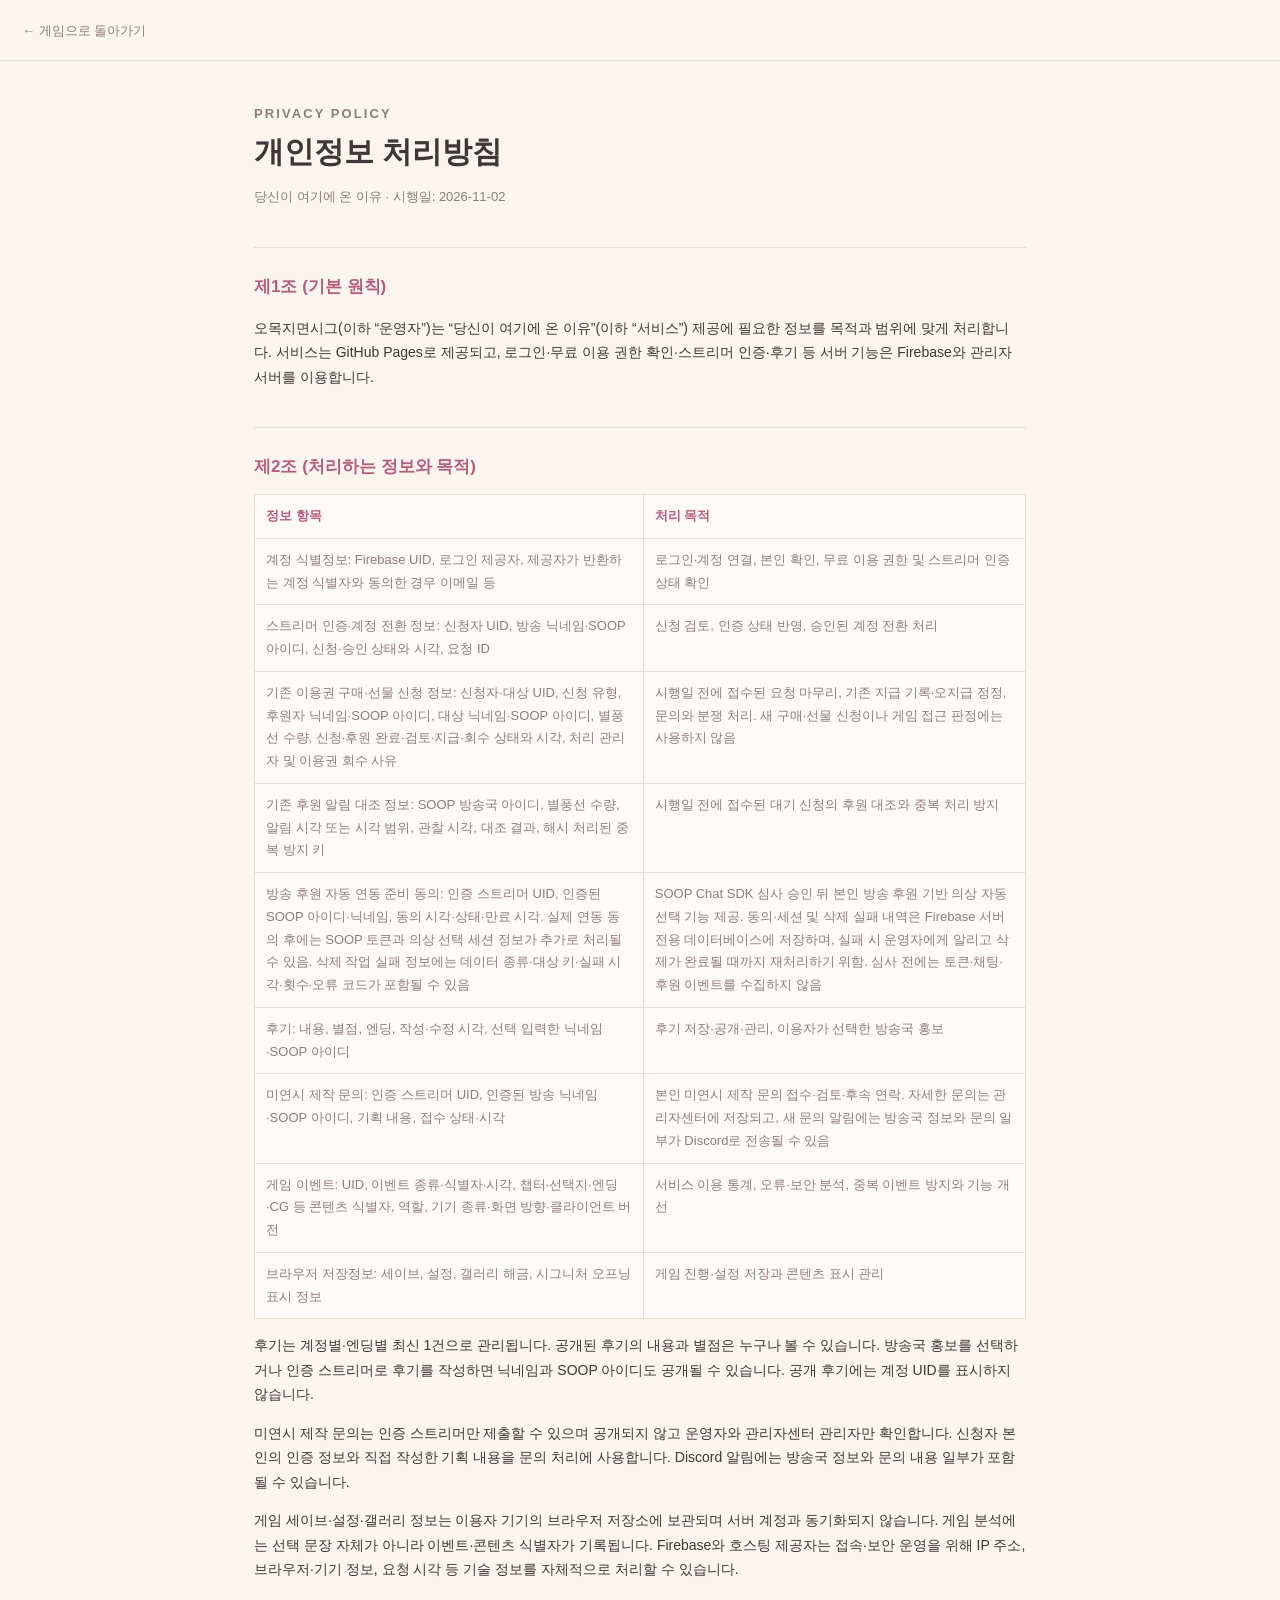
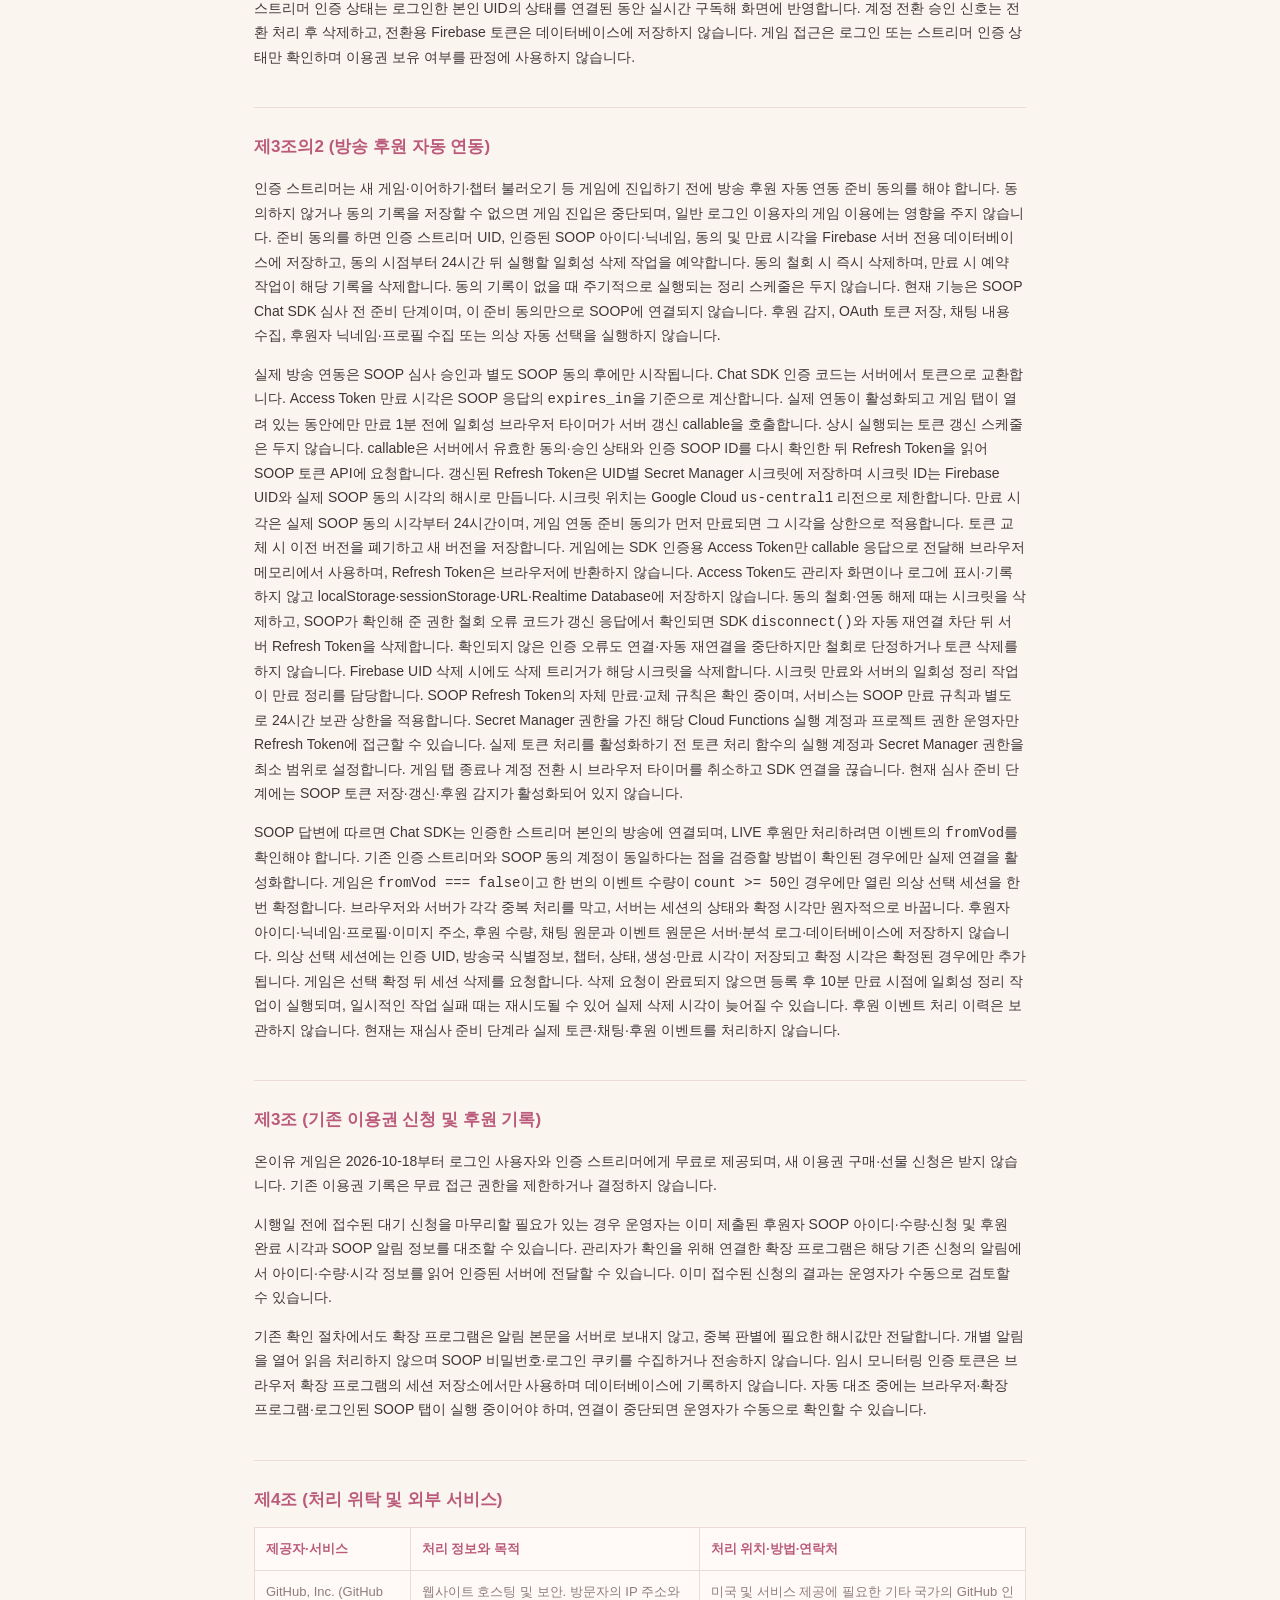
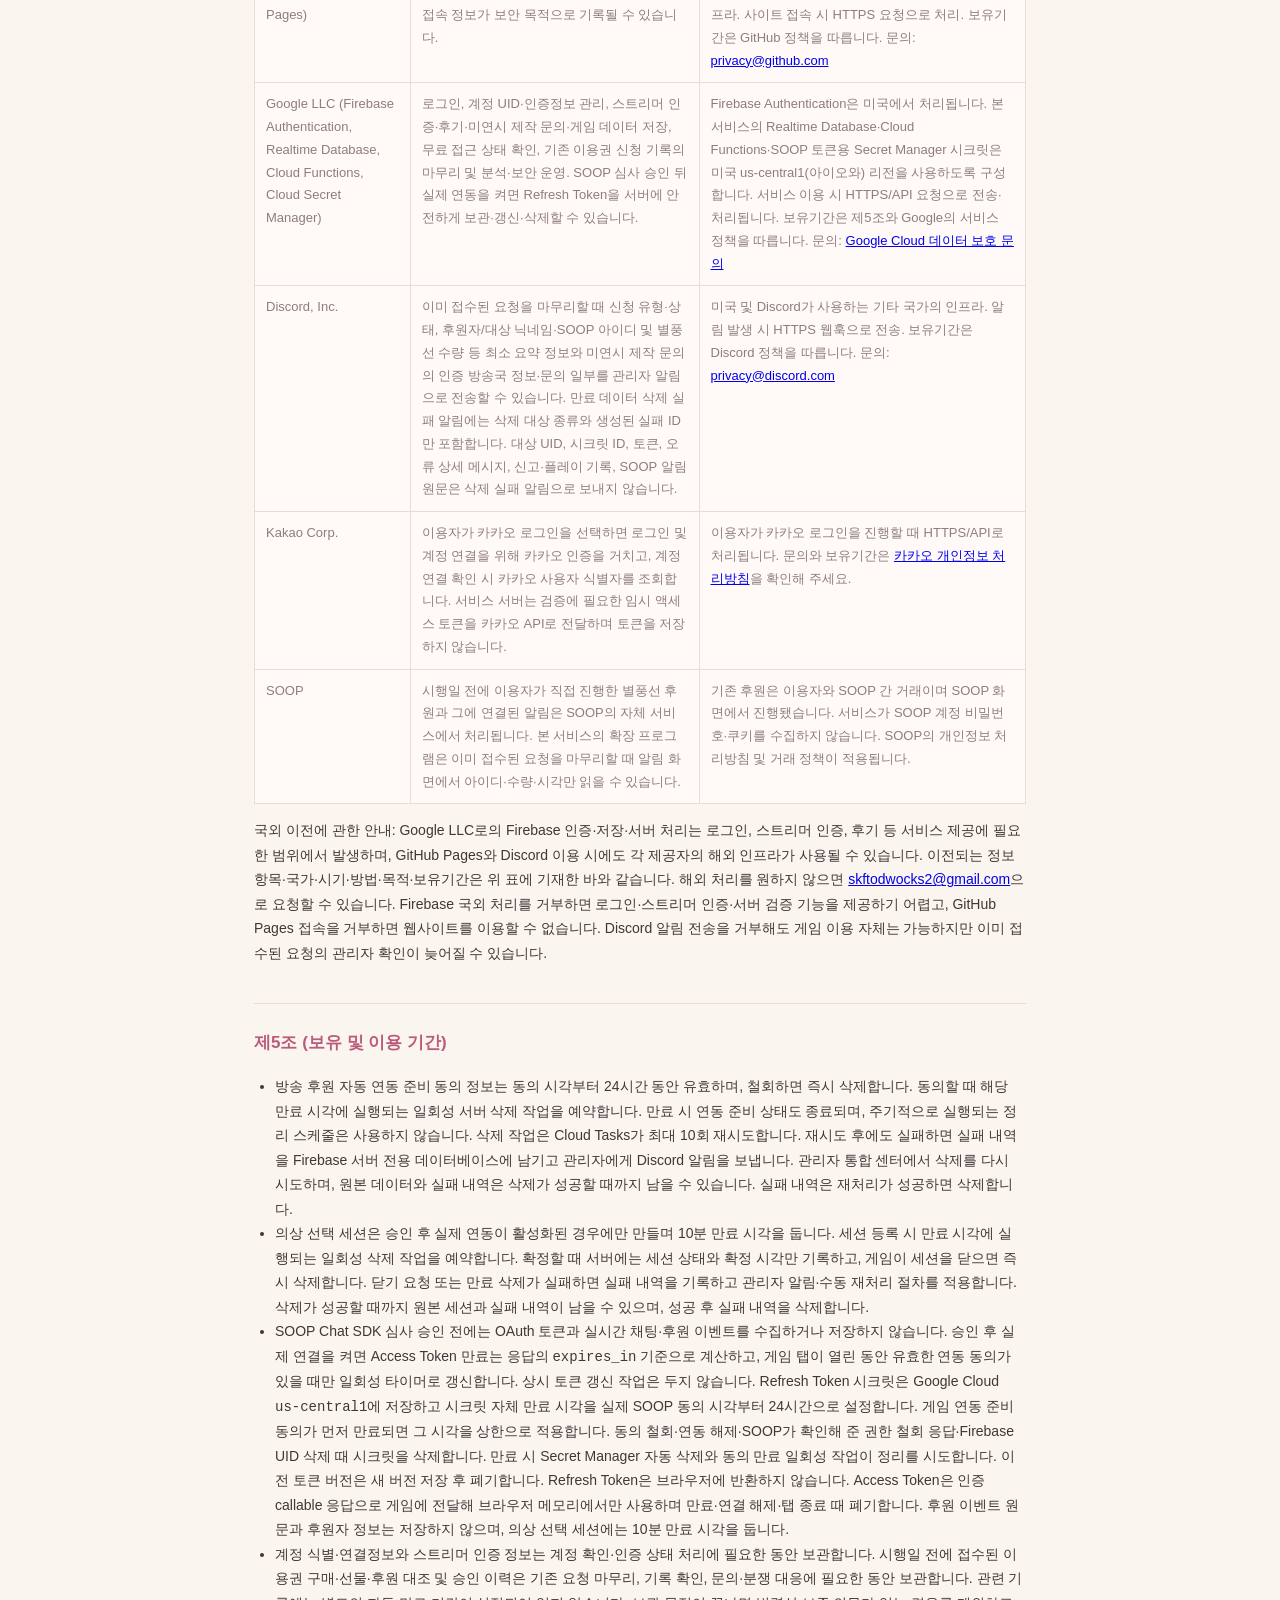
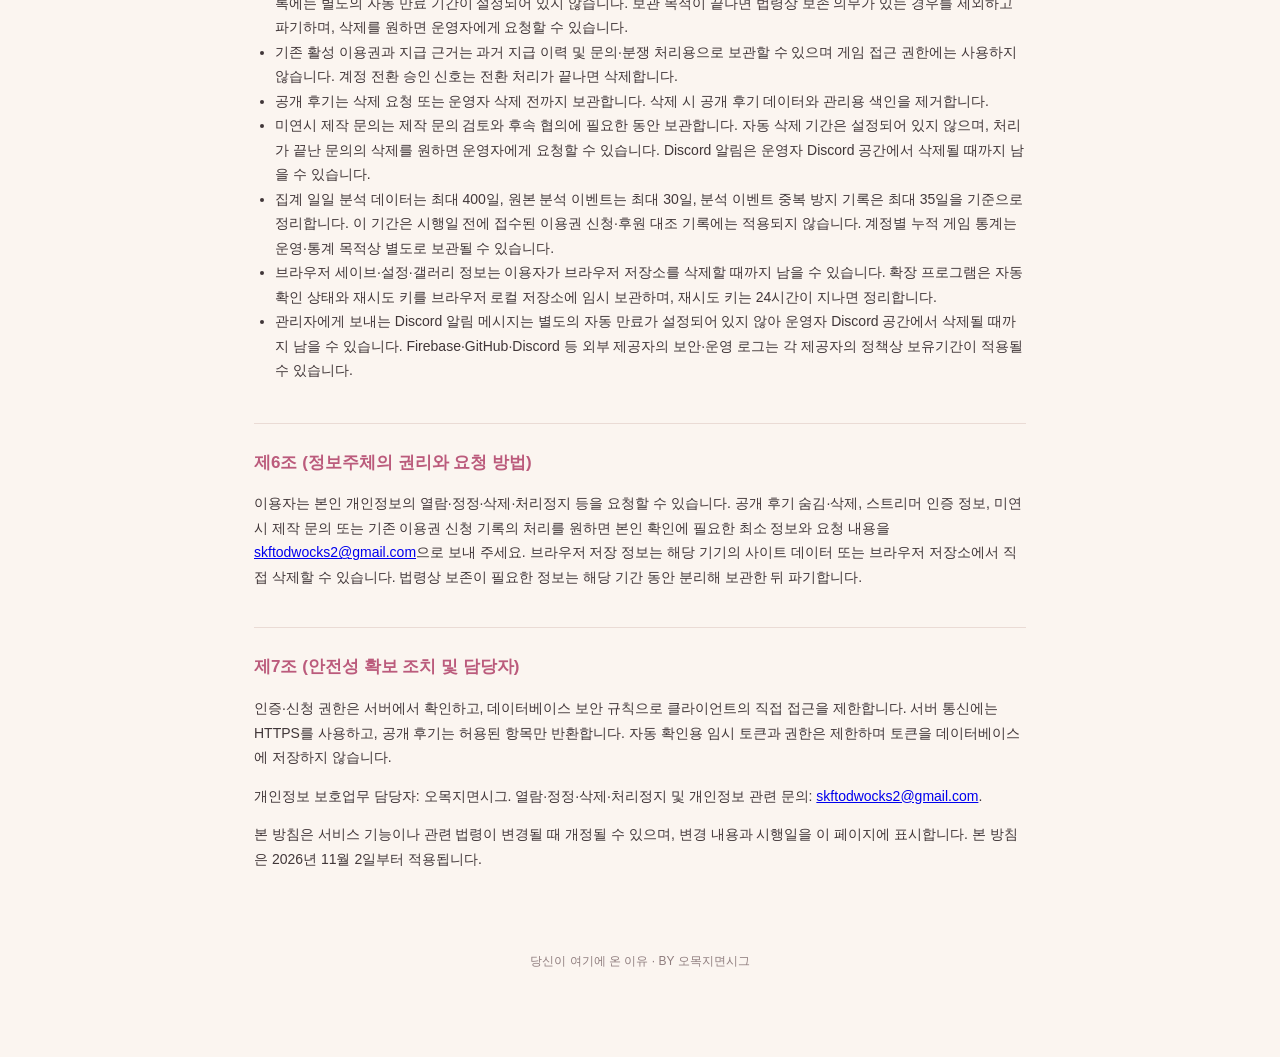
==== privacy.html @ b14a5f90 "온이유 삭제 실패 처리 개인정보 안내 추가" ====
<!doctype html>
<html lang="ko">
<head>
<meta charset="utf-8">
<meta name="viewport" content="width=device-width, initial-scale=1">
<title>개인정보 처리방침 · 당신이 여기에 온 이유</title>
<style>
  :root{--paper:#fbf5f0;--panel:#fffaf7;--ink:#403638;--muted:#8f7d7e;--accent:#bb5b7c;--line:#eadbd5}
  *{box-sizing:border-box} body{margin:0;background:var(--paper);color:var(--ink);font-family:-apple-system,BlinkMacSystemFont,"Apple SD Gothic Neo","Malgun Gothic",sans-serif;line-height:1.75}
  .top{position:sticky;top:0;background:rgba(251,245,240,.96);border-bottom:1px solid var(--line);padding:16px 22px;z-index:1}.top a{color:var(--muted);font-size:13px;text-decoration:none}.top a:hover{color:var(--accent)}
  main{max-width:820px;margin:0 auto;padding:42px 24px 80px}.eyebrow{color:var(--accent);font-size:11px;font-weight:800;letter-spacing:.16em;text-transform:uppercase;margin:0 0 8px}.hero h1{font-size:30px;margin:0 0 8px}.hero p{color:var(--muted);font-size:13px;margin:0}.doc{margin-top:38px}.doc section{padding:24px 0;border-top:1px solid var(--line)}h2{font-size:17px;margin:0 0 10px;color:var(--accent)}p,li{font-size:14px}.doc ul{padding-left:21px}.table-wrap{overflow-x:auto;margin-top:12px}.doc table{width:100%;border-collapse:collapse;font-size:13px;background:var(--panel)}.doc th,.doc td{border:1px solid var(--line);padding:10px 11px;text-align:left;vertical-align:top}.doc th{color:var(--accent);font-weight:800}.doc td{color:var(--muted)}.note{background:var(--panel);border:1px solid var(--line);border-radius:12px;padding:14px 16px;margin-top:12px;font-size:13px}.foot{margin-top:42px;color:var(--muted);font-size:12px;text-align:center}
  @media(max-width:600px){main{padding:30px 18px 60px}.hero h1{font-size:25px}.doc table{font-size:12px}.doc th,.doc td{padding:8px}}
</style>
</head>
<body>
<div class="top"><a href="index.html">← 게임으로 돌아가기</a></div>
<main>
  <header class="hero"><p class="eyebrow">Privacy Policy</p><h1>개인정보 처리방침</h1><p>당신이 여기에 온 이유 · 시행일: 2026-11-02</p></header>
  <div class="doc">
    <section>
      <h2>제1조 (기본 원칙)</h2>
      <p>오목지면시그(이하 “운영자”)는 “당신이 여기에 온 이유”(이하 “서비스”) 제공에 필요한 정보를 목적과 범위에 맞게 처리합니다. 서비스는 GitHub Pages로 제공되고, 로그인·무료 이용 권한 확인·스트리머 인증·후기 등 서버 기능은 Firebase와 관리자 서버를 이용합니다.</p>
    </section>
    <section>
      <h2>제2조 (처리하는 정보와 목적)</h2>
      <div class="table-wrap"><table>
        <thead><tr><th>정보 항목</th><th>처리 목적</th></tr></thead>
        <tbody>
          <tr><td>계정 식별정보: Firebase UID, 로그인 제공자, 제공자가 반환하는 계정 식별자와 동의한 경우 이메일 등</td><td>로그인·계정 연결, 본인 확인, 무료 이용 권한 및 스트리머 인증 상태 확인</td></tr>
          <tr><td>스트리머 인증·계정 전환 정보: 신청자 UID, 방송 닉네임·SOOP 아이디, 신청·승인 상태와 시각, 요청 ID</td><td>신청 검토, 인증 상태 반영, 승인된 계정 전환 처리</td></tr>
          <tr><td>기존 이용권 구매·선물 신청 정보: 신청자·대상 UID, 신청 유형, 후원자 닉네임·SOOP 아이디, 대상 닉네임·SOOP 아이디, 별풍선 수량, 신청·후원 완료·검토·지급·회수 상태와 시각, 처리 관리자 및 이용권 회수 사유</td><td>시행일 전에 접수된 요청 마무리, 기존 지급 기록·오지급 정정, 문의와 분쟁 처리. 새 구매·선물 신청이나 게임 접근 판정에는 사용하지 않음</td></tr>
          <tr><td>기존 후원 알림 대조 정보: SOOP 방송국 아이디, 별풍선 수량, 알림 시각 또는 시각 범위, 관찰 시각, 대조 결과, 해시 처리된 중복 방지 키</td><td>시행일 전에 접수된 대기 신청의 후원 대조와 중복 처리 방지</td></tr>
          <tr><td>방송 후원 자동 연동 준비 동의: 인증 스트리머 UID, 인증된 SOOP 아이디·닉네임, 동의 시각·상태·만료 시각. 실제 연동 동의 후에는 SOOP 토큰과 의상 선택 세션 정보가 추가로 처리될 수 있음. 삭제 작업 실패 정보에는 데이터 종류·대상 키·실패 시각·횟수·오류 코드가 포함될 수 있음</td><td>SOOP Chat SDK 심사 승인 뒤 본인 방송 후원 기반 의상 자동 선택 기능 제공. 동의·세션 및 삭제 실패 내역은 Firebase 서버 전용 데이터베이스에 저장하며, 실패 시 운영자에게 알리고 삭제가 완료될 때까지 재처리하기 위함. 심사 전에는 토큰·채팅·후원 이벤트를 수집하지 않음</td></tr>
          <tr><td>후기: 내용, 별점, 엔딩, 작성·수정 시각, 선택 입력한 닉네임·SOOP 아이디</td><td>후기 저장·공개·관리, 이용자가 선택한 방송국 홍보</td></tr>
          <tr><td>미연시 제작 문의: 인증 스트리머 UID, 인증된 방송 닉네임·SOOP 아이디, 기획 내용, 접수 상태·시각</td><td>본인 미연시 제작 문의 접수·검토·후속 연락. 자세한 문의는 관리자센터에 저장되고, 새 문의 알림에는 방송국 정보와 문의 일부가 Discord로 전송될 수 있음</td></tr>
          <tr><td>게임 이벤트: UID, 이벤트 종류·식별자·시각, 챕터·선택지·엔딩·CG 등 콘텐츠 식별자, 역할, 기기 종류·화면 방향·클라이언트 버전</td><td>서비스 이용 통계, 오류·보안 분석, 중복 이벤트 방지와 기능 개선</td></tr>
          <tr><td>브라우저 저장정보: 세이브, 설정, 갤러리 해금, 시그니처 오프닝 표시 정보</td><td>게임 진행·설정 저장과 콘텐츠 표시 관리</td></tr>
        </tbody>
      </table></div>
      <p>후기는 계정별·엔딩별 최신 1건으로 관리됩니다. 공개된 후기의 내용과 별점은 누구나 볼 수 있습니다. 방송국 홍보를 선택하거나 인증 스트리머로 후기를 작성하면 닉네임과 SOOP 아이디도 공개될 수 있습니다. 공개 후기에는 계정 UID를 표시하지 않습니다.</p>
      <p>미연시 제작 문의는 인증 스트리머만 제출할 수 있으며 공개되지 않고 운영자와 관리자센터 관리자만 확인합니다. 신청자 본인의 인증 정보와 직접 작성한 기획 내용을 문의 처리에 사용합니다. Discord 알림에는 방송국 정보와 문의 내용 일부가 포함될 수 있습니다.</p>
      <p>게임 세이브·설정·갤러리 정보는 이용자 기기의 브라우저 저장소에 보관되며 서버 계정과 동기화되지 않습니다. 게임 분석에는 선택 문장 자체가 아니라 이벤트·콘텐츠 식별자가 기록됩니다. Firebase와 호스팅 제공자는 접속·보안 운영을 위해 IP 주소, 브라우저·기기 정보, 요청 시각 등 기술 정보를 자체적으로 처리할 수 있습니다.</p>
      <p>스트리머 인증 상태는 로그인한 본인 UID의 상태를 연결된 동안 실시간 구독해 화면에 반영합니다. 계정 전환 승인 신호는 전환 처리 후 삭제하고, 전환용 Firebase 토큰은 데이터베이스에 저장하지 않습니다. 게임 접근은 로그인 또는 스트리머 인증 상태만 확인하며 이용권 보유 여부를 판정에 사용하지 않습니다.</p>
    </section>
    <section>
      <h2>제3조의2 (방송 후원 자동 연동)</h2>
      <p>인증 스트리머는 새 게임·이어하기·챕터 불러오기 등 게임에 진입하기 전에 방송 후원 자동 연동 준비 동의를 해야 합니다. 동의하지 않거나 동의 기록을 저장할 수 없으면 게임 진입은 중단되며, 일반 로그인 이용자의 게임 이용에는 영향을 주지 않습니다. 준비 동의를 하면 인증 스트리머 UID, 인증된 SOOP 아이디·닉네임, 동의 및 만료 시각을 Firebase 서버 전용 데이터베이스에 저장하고, 동의 시점부터 24시간 뒤 실행할 일회성 삭제 작업을 예약합니다. 동의 철회 시 즉시 삭제하며, 만료 시 예약 작업이 해당 기록을 삭제합니다. 동의 기록이 없을 때 주기적으로 실행되는 정리 스케줄은 두지 않습니다. 현재 기능은 SOOP Chat SDK 심사 전 준비 단계이며, 이 준비 동의만으로 SOOP에 연결되지 않습니다. 후원 감지, OAuth 토큰 저장, 채팅 내용 수집, 후원자 닉네임·프로필 수집 또는 의상 자동 선택을 실행하지 않습니다.</p>
      <p>실제 방송 연동은 SOOP 심사 승인과 별도 SOOP 동의 후에만 시작됩니다. Chat SDK 인증 코드는 서버에서 토큰으로 교환합니다. Access Token 만료 시각은 SOOP 응답의 <code>expires_in</code>을 기준으로 계산합니다. 실제 연동이 활성화되고 게임 탭이 열려 있는 동안에만 만료 1분 전에 일회성 브라우저 타이머가 서버 갱신 callable을 호출합니다. 상시 실행되는 토큰 갱신 스케줄은 두지 않습니다. callable은 서버에서 유효한 동의·승인 상태와 인증 SOOP ID를 다시 확인한 뒤 Refresh Token을 읽어 SOOP 토큰 API에 요청합니다. 갱신된 Refresh Token은 UID별 Secret Manager 시크릿에 저장하며 시크릿 ID는 Firebase UID와 실제 SOOP 동의 시각의 해시로 만듭니다. 시크릿 위치는 Google Cloud <code>us-central1</code> 리전으로 제한합니다. 만료 시각은 실제 SOOP 동의 시각부터 24시간이며, 게임 연동 준비 동의가 먼저 만료되면 그 시각을 상한으로 적용합니다. 토큰 교체 시 이전 버전을 폐기하고 새 버전을 저장합니다. 게임에는 SDK 인증용 Access Token만 callable 응답으로 전달해 브라우저 메모리에서 사용하며, Refresh Token은 브라우저에 반환하지 않습니다. Access Token도 관리자 화면이나 로그에 표시·기록하지 않고 localStorage·sessionStorage·URL·Realtime Database에 저장하지 않습니다. 동의 철회·연동 해제 때는 시크릿을 삭제하고, SOOP가 확인해 준 권한 철회 오류 코드가 갱신 응답에서 확인되면 SDK <code>disconnect()</code>와 자동 재연결 차단 뒤 서버 Refresh Token을 삭제합니다. 확인되지 않은 인증 오류도 연결·자동 재연결을 중단하지만 철회로 단정하거나 토큰 삭제를 하지 않습니다. Firebase UID 삭제 시에도 삭제 트리거가 해당 시크릿을 삭제합니다. 시크릿 만료와 서버의 일회성 정리 작업이 만료 정리를 담당합니다. SOOP Refresh Token의 자체 만료·교체 규칙은 확인 중이며, 서비스는 SOOP 만료 규칙과 별도로 24시간 보관 상한을 적용합니다. Secret Manager 권한을 가진 해당 Cloud Functions 실행 계정과 프로젝트 권한 운영자만 Refresh Token에 접근할 수 있습니다. 실제 토큰 처리를 활성화하기 전 토큰 처리 함수의 실행 계정과 Secret Manager 권한을 최소 범위로 설정합니다. 게임 탭 종료나 계정 전환 시 브라우저 타이머를 취소하고 SDK 연결을 끊습니다. 현재 심사 준비 단계에는 SOOP 토큰 저장·갱신·후원 감지가 활성화되어 있지 않습니다.</p>
      <p>SOOP 답변에 따르면 Chat SDK는 인증한 스트리머 본인의 방송에 연결되며, LIVE 후원만 처리하려면 이벤트의 <code>fromVod</code>를 확인해야 합니다. 기존 인증 스트리머와 SOOP 동의 계정이 동일하다는 점을 검증할 방법이 확인된 경우에만 실제 연결을 활성화합니다. 게임은 <code>fromVod === false</code>이고 한 번의 이벤트 수량이 <code>count &gt;= 50</code>인 경우에만 열린 의상 선택 세션을 한 번 확정합니다. 브라우저와 서버가 각각 중복 처리를 막고, 서버는 세션의 상태와 확정 시각만 원자적으로 바꿉니다. 후원자 아이디·닉네임·프로필·이미지 주소, 후원 수량, 채팅 원문과 이벤트 원문은 서버·분석 로그·데이터베이스에 저장하지 않습니다. 의상 선택 세션에는 인증 UID, 방송국 식별정보, 챕터, 상태, 생성·만료 시각이 저장되고 확정 시각은 확정된 경우에만 추가됩니다. 게임은 선택 확정 뒤 세션 삭제를 요청합니다. 삭제 요청이 완료되지 않으면 등록 후 10분 만료 시점에 일회성 정리 작업이 실행되며, 일시적인 작업 실패 때는 재시도될 수 있어 실제 삭제 시각이 늦어질 수 있습니다. 후원 이벤트 처리 이력은 보관하지 않습니다. 현재는 재심사 준비 단계라 실제 토큰·채팅·후원 이벤트를 처리하지 않습니다.</p>
    </section>
    <section>
      <h2>제3조 (기존 이용권 신청 및 후원 기록)</h2>
      <p>온이유 게임은 2026-10-18부터 로그인 사용자와 인증 스트리머에게 무료로 제공되며, 새 이용권 구매·선물 신청은 받지 않습니다. 기존 이용권 기록은 무료 접근 권한을 제한하거나 결정하지 않습니다.</p>
      <p>시행일 전에 접수된 대기 신청을 마무리할 필요가 있는 경우 운영자는 이미 제출된 후원자 SOOP 아이디·수량·신청 및 후원 완료 시각과 SOOP 알림 정보를 대조할 수 있습니다. 관리자가 확인을 위해 연결한 확장 프로그램은 해당 기존 신청의 알림에서 아이디·수량·시각 정보를 읽어 인증된 서버에 전달할 수 있습니다. 이미 접수된 신청의 결과는 운영자가 수동으로 검토할 수 있습니다.</p>
      <p>기존 확인 절차에서도 확장 프로그램은 알림 본문을 서버로 보내지 않고, 중복 판별에 필요한 해시값만 전달합니다. 개별 알림을 열어 읽음 처리하지 않으며 SOOP 비밀번호·로그인 쿠키를 수집하거나 전송하지 않습니다. 임시 모니터링 인증 토큰은 브라우저 확장 프로그램의 세션 저장소에서만 사용하며 데이터베이스에 기록하지 않습니다. 자동 대조 중에는 브라우저·확장 프로그램·로그인된 SOOP 탭이 실행 중이어야 하며, 연결이 중단되면 운영자가 수동으로 확인할 수 있습니다.</p>
    </section>
    <section>
      <h2>제4조 (처리 위탁 및 외부 서비스)</h2>
      <div class="table-wrap"><table>
        <thead><tr><th>제공자·서비스</th><th>처리 정보와 목적</th><th>처리 위치·방법·연락처</th></tr></thead>
        <tbody>
          <tr><td>GitHub, Inc. (GitHub Pages)</td><td>웹사이트 호스팅 및 보안. 방문자의 IP 주소와 접속 정보가 보안 목적으로 기록될 수 있습니다.</td><td>미국 및 서비스 제공에 필요한 기타 국가의 GitHub 인프라. 사이트 접속 시 HTTPS 요청으로 처리. 보유기간은 GitHub 정책을 따릅니다. 문의: <a href="mailto:privacy@github.com">privacy@github.com</a></td></tr>
          <tr><td>Google LLC (Firebase Authentication, Realtime Database, Cloud Functions, Cloud Secret Manager)</td><td>로그인, 계정 UID·인증정보 관리, 스트리머 인증·후기·미연시 제작 문의·게임 데이터 저장, 무료 접근 상태 확인, 기존 이용권 신청 기록의 마무리 및 분석·보안 운영. SOOP 심사 승인 뒤 실제 연동을 켜면 Refresh Token을 서버에 안전하게 보관·갱신·삭제할 수 있습니다.</td><td>Firebase Authentication은 미국에서 처리됩니다. 본 서비스의 Realtime Database·Cloud Functions·SOOP 토큰용 Secret Manager 시크릿은 미국 us-central1(아이오와) 리전을 사용하도록 구성합니다. 서비스 이용 시 HTTPS/API 요청으로 전송·처리됩니다. 보유기간은 제5조와 Google의 서비스 정책을 따릅니다. 문의: <a href="https://support.google.com/cloud/contact/dpo" target="_blank" rel="noopener">Google Cloud 데이터 보호 문의</a></td></tr>
          <tr><td>Discord, Inc.</td><td>이미 접수된 요청을 마무리할 때 신청 유형·상태, 후원자/대상 닉네임·SOOP 아이디 및 별풍선 수량 등 최소 요약 정보와 미연시 제작 문의의 인증 방송국 정보·문의 일부를 관리자 알림으로 전송할 수 있습니다. 만료 데이터 삭제 실패 알림에는 삭제 대상 종류와 생성된 실패 ID만 포함합니다. 대상 UID, 시크릿 ID, 토큰, 오류 상세 메시지, 신고·플레이 기록, SOOP 알림 원문은 삭제 실패 알림으로 보내지 않습니다.</td><td>미국 및 Discord가 사용하는 기타 국가의 인프라. 알림 발생 시 HTTPS 웹훅으로 전송. 보유기간은 Discord 정책을 따릅니다. 문의: <a href="mailto:privacy@discord.com">privacy@discord.com</a></td></tr>
          <tr><td>Kakao Corp.</td><td>이용자가 카카오 로그인을 선택하면 로그인 및 계정 연결을 위해 카카오 인증을 거치고, 계정 연결 확인 시 카카오 사용자 식별자를 조회합니다. 서비스 서버는 검증에 필요한 임시 액세스 토큰을 카카오 API로 전달하며 토큰을 저장하지 않습니다.</td><td>이용자가 카카오 로그인을 진행할 때 HTTPS/API로 처리됩니다. 문의와 보유기간은 <a href="https://privacy.kakao.com/policy?lang=ko" target="_blank" rel="noopener">카카오 개인정보 처리방침</a>을 확인해 주세요.</td></tr>
          <tr><td>SOOP</td><td>시행일 전에 이용자가 직접 진행한 별풍선 후원과 그에 연결된 알림은 SOOP의 자체 서비스에서 처리됩니다. 본 서비스의 확장 프로그램은 이미 접수된 요청을 마무리할 때 알림 화면에서 아이디·수량·시각만 읽을 수 있습니다.</td><td>기존 후원은 이용자와 SOOP 간 거래이며 SOOP 화면에서 진행됐습니다. 서비스가 SOOP 계정 비밀번호·쿠키를 수집하지 않습니다. SOOP의 개인정보 처리방침 및 거래 정책이 적용됩니다.</td></tr>
        </tbody>
      </table></div>
      <p>국외 이전에 관한 안내: Google LLC로의 Firebase 인증·저장·서버 처리는 로그인, 스트리머 인증, 후기 등 서비스 제공에 필요한 범위에서 발생하며, GitHub Pages와 Discord 이용 시에도 각 제공자의 해외 인프라가 사용될 수 있습니다. 이전되는 정보 항목·국가·시기·방법·목적·보유기간은 위 표에 기재한 바와 같습니다. 해외 처리를 원하지 않으면 <a href="mailto:skftodwocks2@gmail.com">skftodwocks2@gmail.com</a>으로 요청할 수 있습니다. Firebase 국외 처리를 거부하면 로그인·스트리머 인증·서버 검증 기능을 제공하기 어렵고, GitHub Pages 접속을 거부하면 웹사이트를 이용할 수 없습니다. Discord 알림 전송을 거부해도 게임 이용 자체는 가능하지만 이미 접수된 요청의 관리자 확인이 늦어질 수 있습니다.</p>
    </section>
    <section>
      <h2>제5조 (보유 및 이용 기간)</h2>
      <ul>
        <li>방송 후원 자동 연동 준비 동의 정보는 동의 시각부터 24시간 동안 유효하며, 철회하면 즉시 삭제합니다. 동의할 때 해당 만료 시각에 실행되는 일회성 서버 삭제 작업을 예약합니다. 만료 시 연동 준비 상태도 종료되며, 주기적으로 실행되는 정리 스케줄은 사용하지 않습니다. 삭제 작업은 Cloud Tasks가 최대 10회 재시도합니다. 재시도 후에도 실패하면 실패 내역을 Firebase 서버 전용 데이터베이스에 남기고 관리자에게 Discord 알림을 보냅니다. 관리자 통합 센터에서 삭제를 다시 시도하며, 원본 데이터와 실패 내역은 삭제가 성공할 때까지 남을 수 있습니다. 실패 내역은 재처리가 성공하면 삭제합니다.</li>
        <li>의상 선택 세션은 승인 후 실제 연동이 활성화된 경우에만 만들며 10분 만료 시각을 둡니다. 세션 등록 시 만료 시각에 실행되는 일회성 삭제 작업을 예약합니다. 확정할 때 서버에는 세션 상태와 확정 시각만 기록하고, 게임이 세션을 닫으면 즉시 삭제합니다. 닫기 요청 또는 만료 삭제가 실패하면 실패 내역을 기록하고 관리자 알림·수동 재처리 절차를 적용합니다. 삭제가 성공할 때까지 원본 세션과 실패 내역이 남을 수 있으며, 성공 후 실패 내역을 삭제합니다.</li>
        <li>SOOP Chat SDK 심사 승인 전에는 OAuth 토큰과 실시간 채팅·후원 이벤트를 수집하거나 저장하지 않습니다. 승인 후 실제 연결을 켜면 Access Token 만료는 응답의 <code>expires_in</code> 기준으로 계산하고, 게임 탭이 열린 동안 유효한 연동 동의가 있을 때만 일회성 타이머로 갱신합니다. 상시 토큰 갱신 작업은 두지 않습니다. Refresh Token 시크릿은 Google Cloud <code>us-central1</code>에 저장하고 시크릿 자체 만료 시각을 실제 SOOP 동의 시각부터 24시간으로 설정합니다. 게임 연동 준비 동의가 먼저 만료되면 그 시각을 상한으로 적용합니다. 동의 철회·연동 해제·SOOP가 확인해 준 권한 철회 응답·Firebase UID 삭제 때 시크릿을 삭제합니다. 만료 시 Secret Manager 자동 삭제와 동의 만료 일회성 작업이 정리를 시도합니다. 이전 토큰 버전은 새 버전 저장 후 폐기합니다. Refresh Token은 브라우저에 반환하지 않습니다. Access Token은 인증 callable 응답으로 게임에 전달해 브라우저 메모리에서만 사용하며 만료·연결 해제·탭 종료 때 폐기합니다. 후원 이벤트 원문과 후원자 정보는 저장하지 않으며, 의상 선택 세션에는 10분 만료 시각을 둡니다.</li>
        <li>계정 식별·연결정보와 스트리머 인증 정보는 계정 확인·인증 상태 처리에 필요한 동안 보관합니다. 시행일 전에 접수된 이용권 구매·선물·후원 대조 및 승인 이력은 기존 요청 마무리, 기록 확인, 문의·분쟁 대응에 필요한 동안 보관합니다. 관련 기록에는 별도의 자동 만료 기간이 설정되어 있지 않습니다. 보관 목적이 끝나면 법령상 보존 의무가 있는 경우를 제외하고 파기하며, 삭제를 원하면 운영자에게 요청할 수 있습니다.</li>
        <li>기존 활성 이용권과 지급 근거는 과거 지급 이력 및 문의·분쟁 처리용으로 보관할 수 있으며 게임 접근 권한에는 사용하지 않습니다. 계정 전환 승인 신호는 전환 처리가 끝나면 삭제합니다.</li>
        <li>공개 후기는 삭제 요청 또는 운영자 삭제 전까지 보관합니다. 삭제 시 공개 후기 데이터와 관리용 색인을 제거합니다.</li>
        <li>미연시 제작 문의는 제작 문의 검토와 후속 협의에 필요한 동안 보관합니다. 자동 삭제 기간은 설정되어 있지 않으며, 처리가 끝난 문의의 삭제를 원하면 운영자에게 요청할 수 있습니다. Discord 알림은 운영자 Discord 공간에서 삭제될 때까지 남을 수 있습니다.</li>
        <li>집계 일일 분석 데이터는 최대 400일, 원본 분석 이벤트는 최대 30일, 분석 이벤트 중복 방지 기록은 최대 35일을 기준으로 정리합니다. 이 기간은 시행일 전에 접수된 이용권 신청·후원 대조 기록에는 적용되지 않습니다. 계정별 누적 게임 통계는 운영·통계 목적상 별도로 보관될 수 있습니다.</li>
        <li>브라우저 세이브·설정·갤러리 정보는 이용자가 브라우저 저장소를 삭제할 때까지 남을 수 있습니다. 확장 프로그램은 자동 확인 상태와 재시도 키를 브라우저 로컬 저장소에 임시 보관하며, 재시도 키는 24시간이 지나면 정리합니다.</li>
        <li>관리자에게 보내는 Discord 알림 메시지는 별도의 자동 만료가 설정되어 있지 않아 운영자 Discord 공간에서 삭제될 때까지 남을 수 있습니다. Firebase·GitHub·Discord 등 외부 제공자의 보안·운영 로그는 각 제공자의 정책상 보유기간이 적용될 수 있습니다.</li>
      </ul>
    </section>
    <section>
      <h2>제6조 (정보주체의 권리와 요청 방법)</h2>
      <p>이용자는 본인 개인정보의 열람·정정·삭제·처리정지 등을 요청할 수 있습니다. 공개 후기 숨김·삭제, 스트리머 인증 정보, 미연시 제작 문의 또는 기존 이용권 신청 기록의 처리를 원하면 본인 확인에 필요한 최소 정보와 요청 내용을 <a href="mailto:skftodwocks2@gmail.com">skftodwocks2@gmail.com</a>으로 보내 주세요. 브라우저 저장 정보는 해당 기기의 사이트 데이터 또는 브라우저 저장소에서 직접 삭제할 수 있습니다. 법령상 보존이 필요한 정보는 해당 기간 동안 분리해 보관한 뒤 파기합니다.</p>
    </section>
    <section>
      <h2>제7조 (안전성 확보 조치 및 담당자)</h2>
      <p>인증·신청 권한은 서버에서 확인하고, 데이터베이스 보안 규칙으로 클라이언트의 직접 접근을 제한합니다. 서버 통신에는 HTTPS를 사용하고, 공개 후기는 허용된 항목만 반환합니다. 자동 확인용 임시 토큰과 권한은 제한하며 토큰을 데이터베이스에 저장하지 않습니다.</p>
      <p>개인정보 보호업무 담당자: 오목지면시그. 열람·정정·삭제·처리정지 및 개인정보 관련 문의: <a href="mailto:skftodwocks2@gmail.com">skftodwocks2@gmail.com</a>.</p>
      <p>본 방침은 서비스 기능이나 관련 법령이 변경될 때 개정될 수 있으며, 변경 내용과 시행일을 이 페이지에 표시합니다. 본 방침은 2026년 11월 2일부터 적용됩니다.</p>
    </section>
  </div>
  <p class="foot">당신이 여기에 온 이유 · BY 오목지면시그</p>
</main>
</body>
</html>
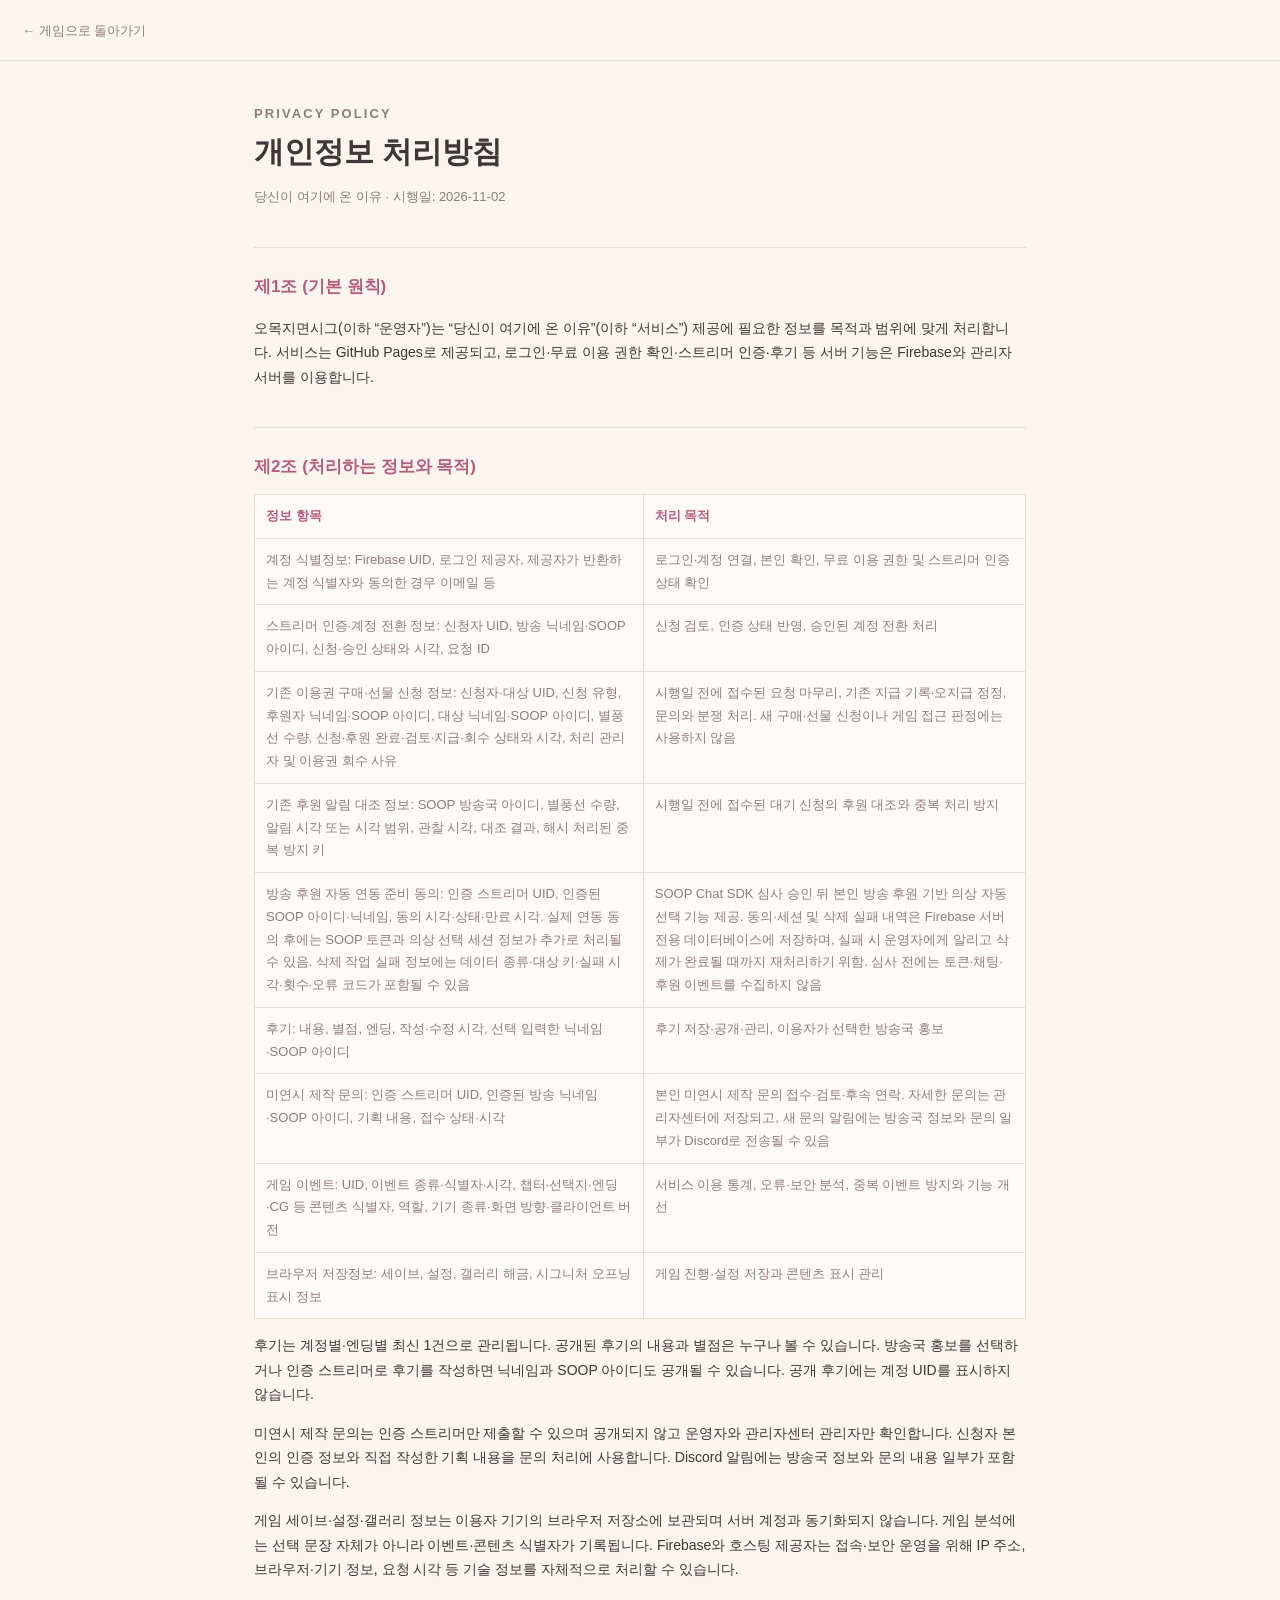
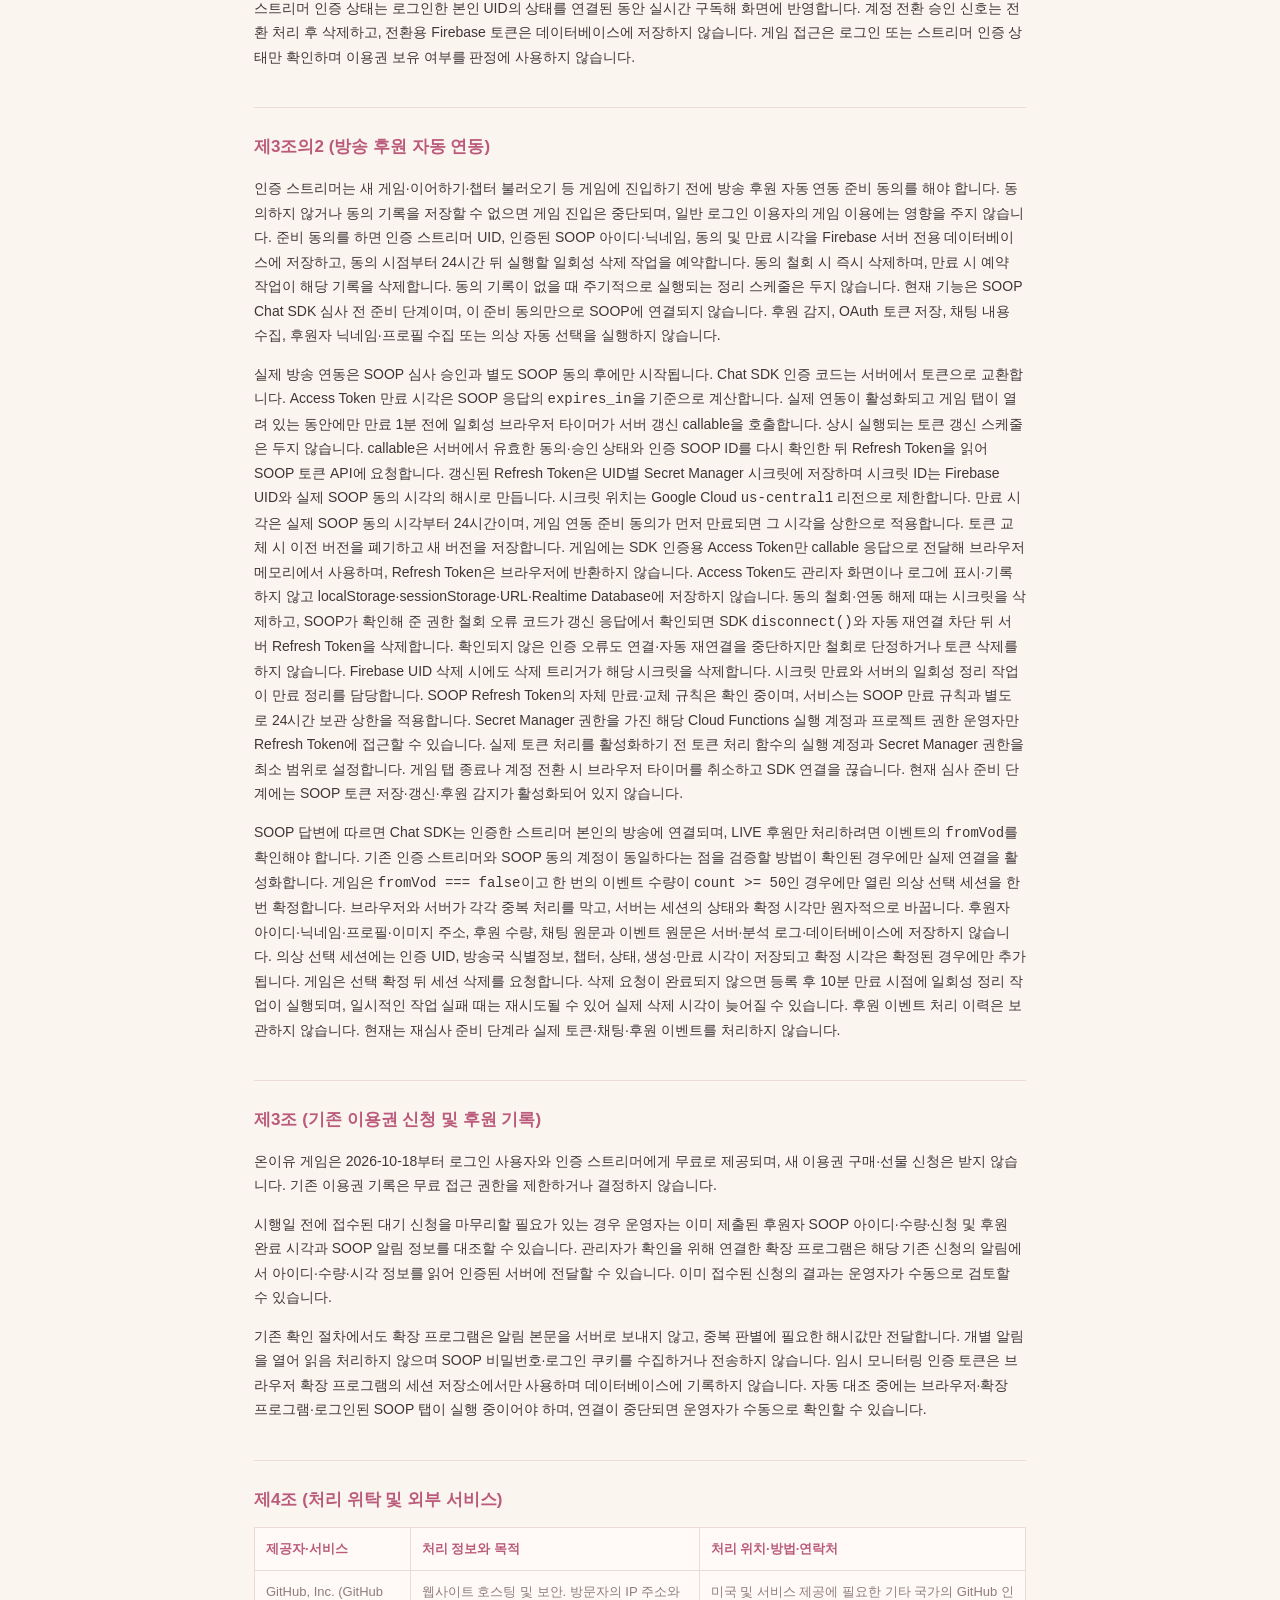
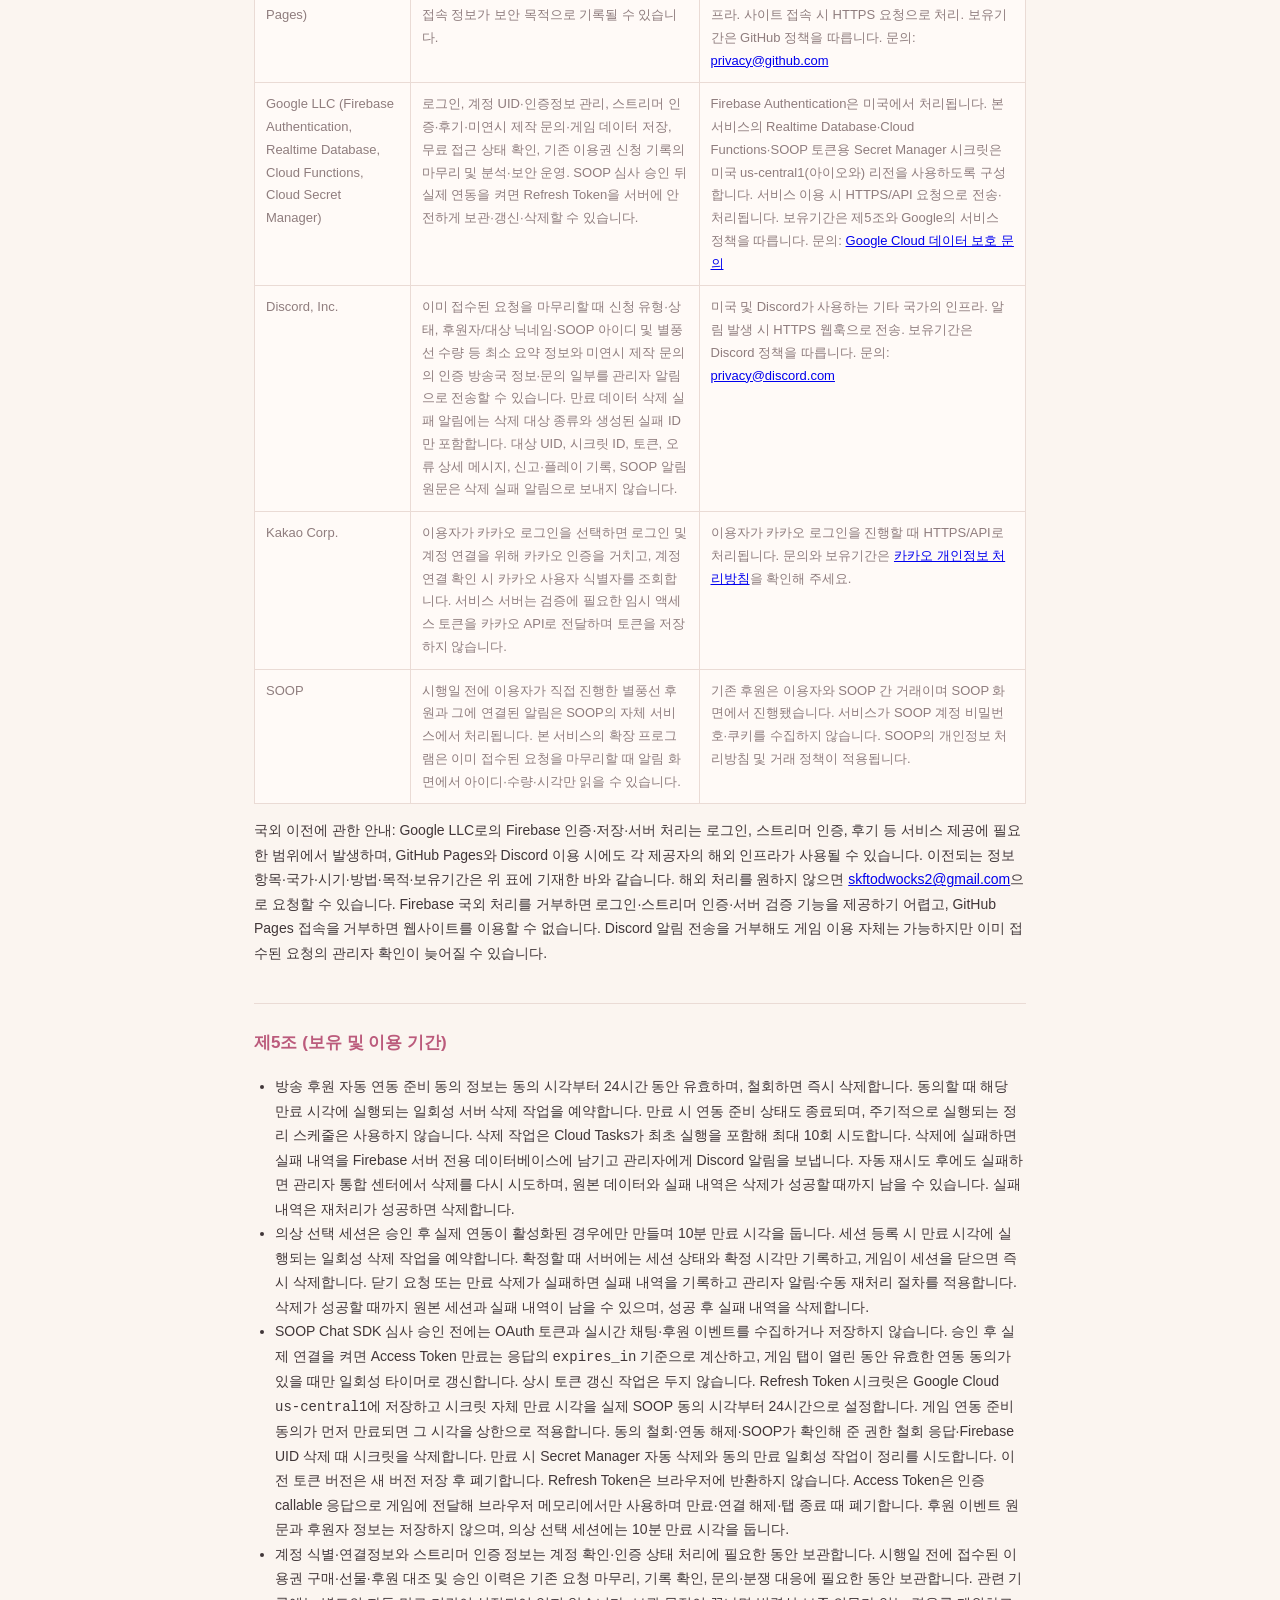
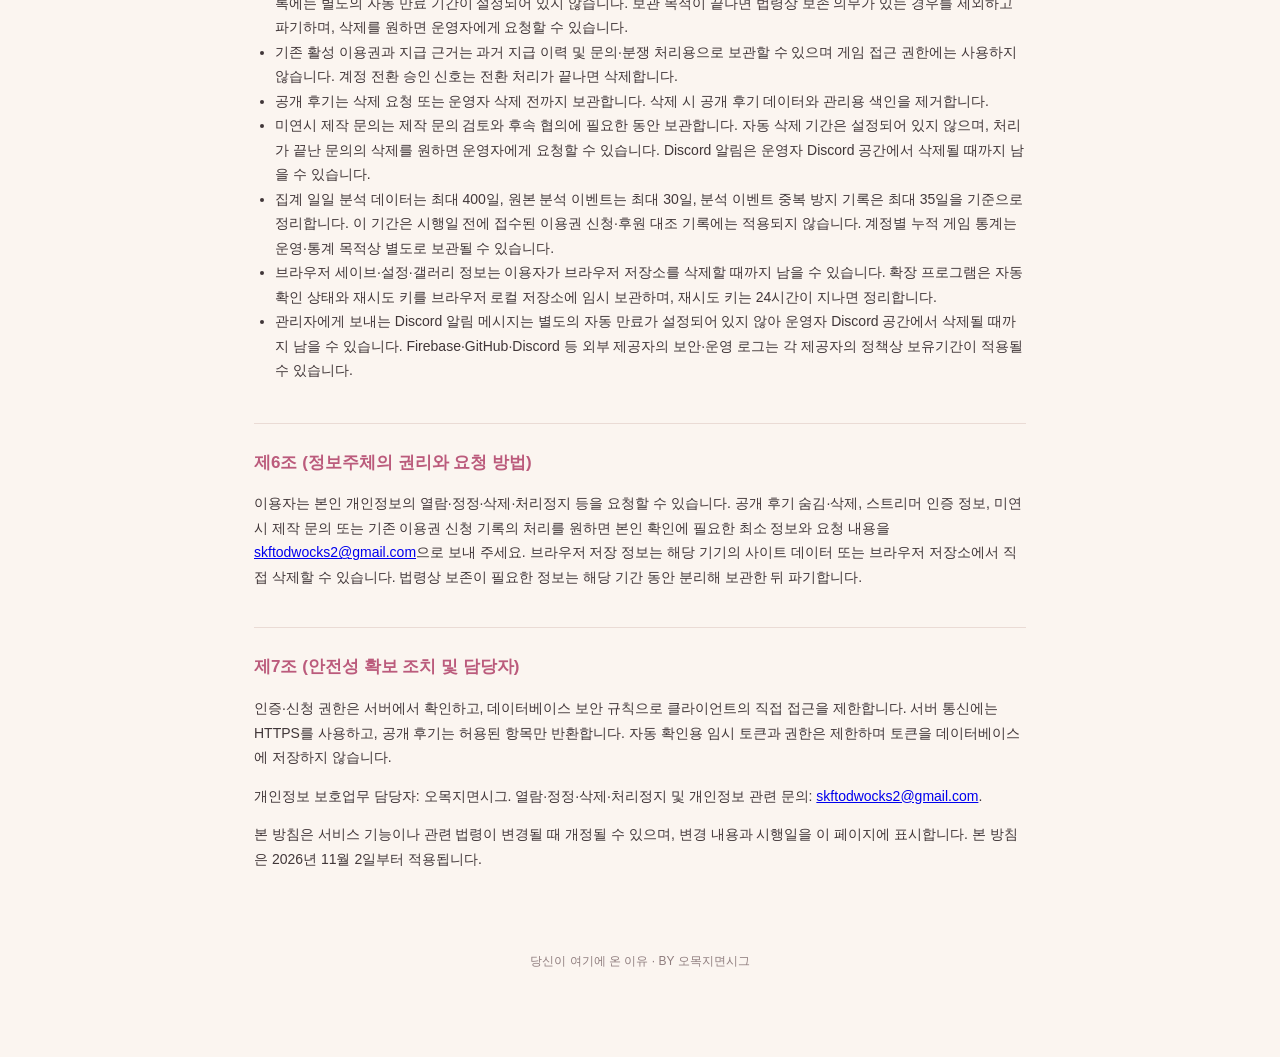
==== commit ff1daccb: "온이유 삭제 재시도 보유기간 문구 정정" ====
--- a/privacy.html
+++ b/privacy.html
@@ -71,7 +71,7 @@
     <section>
       <h2>제5조 (보유 및 이용 기간)</h2>
       <ul>
-        <li>방송 후원 자동 연동 준비 동의 정보는 동의 시각부터 24시간 동안 유효하며, 철회하면 즉시 삭제합니다. 동의할 때 해당 만료 시각에 실행되는 일회성 서버 삭제 작업을 예약합니다. 만료 시 연동 준비 상태도 종료되며, 주기적으로 실행되는 정리 스케줄은 사용하지 않습니다. 삭제 작업은 Cloud Tasks가 최대 10회 재시도합니다. 재시도 후에도 실패하면 실패 내역을 Firebase 서버 전용 데이터베이스에 남기고 관리자에게 Discord 알림을 보냅니다. 관리자 통합 센터에서 삭제를 다시 시도하며, 원본 데이터와 실패 내역은 삭제가 성공할 때까지 남을 수 있습니다. 실패 내역은 재처리가 성공하면 삭제합니다.</li>
+        <li>방송 후원 자동 연동 준비 동의 정보는 동의 시각부터 24시간 동안 유효하며, 철회하면 즉시 삭제합니다. 동의할 때 해당 만료 시각에 실행되는 일회성 서버 삭제 작업을 예약합니다. 만료 시 연동 준비 상태도 종료되며, 주기적으로 실행되는 정리 스케줄은 사용하지 않습니다. 삭제 작업은 Cloud Tasks가 최초 실행을 포함해 최대 10회 시도합니다. 삭제에 실패하면 실패 내역을 Firebase 서버 전용 데이터베이스에 남기고 관리자에게 Discord 알림을 보냅니다. 자동 재시도 후에도 실패하면 관리자 통합 센터에서 삭제를 다시 시도하며, 원본 데이터와 실패 내역은 삭제가 성공할 때까지 남을 수 있습니다. 실패 내역은 재처리가 성공하면 삭제합니다.</li>
         <li>의상 선택 세션은 승인 후 실제 연동이 활성화된 경우에만 만들며 10분 만료 시각을 둡니다. 세션 등록 시 만료 시각에 실행되는 일회성 삭제 작업을 예약합니다. 확정할 때 서버에는 세션 상태와 확정 시각만 기록하고, 게임이 세션을 닫으면 즉시 삭제합니다. 닫기 요청 또는 만료 삭제가 실패하면 실패 내역을 기록하고 관리자 알림·수동 재처리 절차를 적용합니다. 삭제가 성공할 때까지 원본 세션과 실패 내역이 남을 수 있으며, 성공 후 실패 내역을 삭제합니다.</li>
         <li>SOOP Chat SDK 심사 승인 전에는 OAuth 토큰과 실시간 채팅·후원 이벤트를 수집하거나 저장하지 않습니다. 승인 후 실제 연결을 켜면 Access Token 만료는 응답의 <code>expires_in</code> 기준으로 계산하고, 게임 탭이 열린 동안 유효한 연동 동의가 있을 때만 일회성 타이머로 갱신합니다. 상시 토큰 갱신 작업은 두지 않습니다. Refresh Token 시크릿은 Google Cloud <code>us-central1</code>에 저장하고 시크릿 자체 만료 시각을 실제 SOOP 동의 시각부터 24시간으로 설정합니다. 게임 연동 준비 동의가 먼저 만료되면 그 시각을 상한으로 적용합니다. 동의 철회·연동 해제·SOOP가 확인해 준 권한 철회 응답·Firebase UID 삭제 때 시크릿을 삭제합니다. 만료 시 Secret Manager 자동 삭제와 동의 만료 일회성 작업이 정리를 시도합니다. 이전 토큰 버전은 새 버전 저장 후 폐기합니다. Refresh Token은 브라우저에 반환하지 않습니다. Access Token은 인증 callable 응답으로 게임에 전달해 브라우저 메모리에서만 사용하며 만료·연결 해제·탭 종료 때 폐기합니다. 후원 이벤트 원문과 후원자 정보는 저장하지 않으며, 의상 선택 세션에는 10분 만료 시각을 둡니다.</li>
         <li>계정 식별·연결정보와 스트리머 인증 정보는 계정 확인·인증 상태 처리에 필요한 동안 보관합니다. 시행일 전에 접수된 이용권 구매·선물·후원 대조 및 승인 이력은 기존 요청 마무리, 기록 확인, 문의·분쟁 대응에 필요한 동안 보관합니다. 관련 기록에는 별도의 자동 만료 기간이 설정되어 있지 않습니다. 보관 목적이 끝나면 법령상 보존 의무가 있는 경우를 제외하고 파기하며, 삭제를 원하면 운영자에게 요청할 수 있습니다.</li>
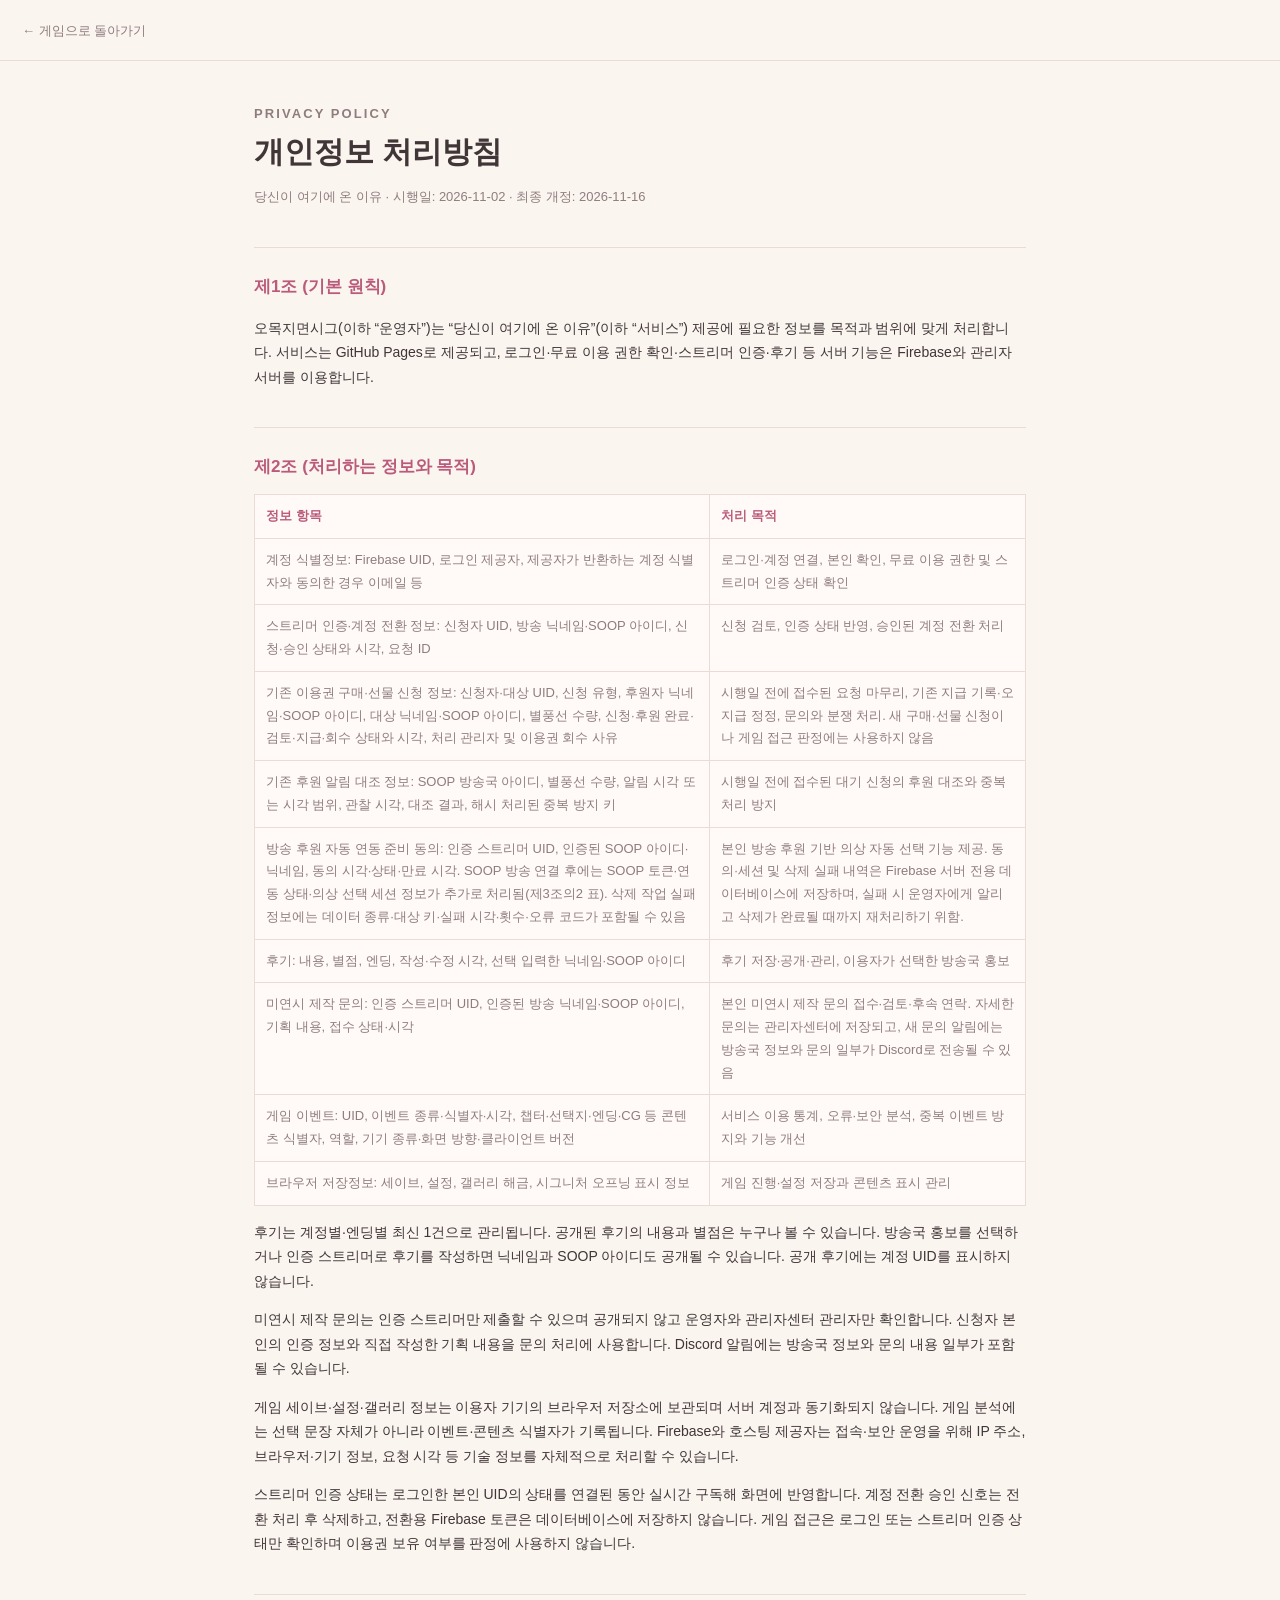
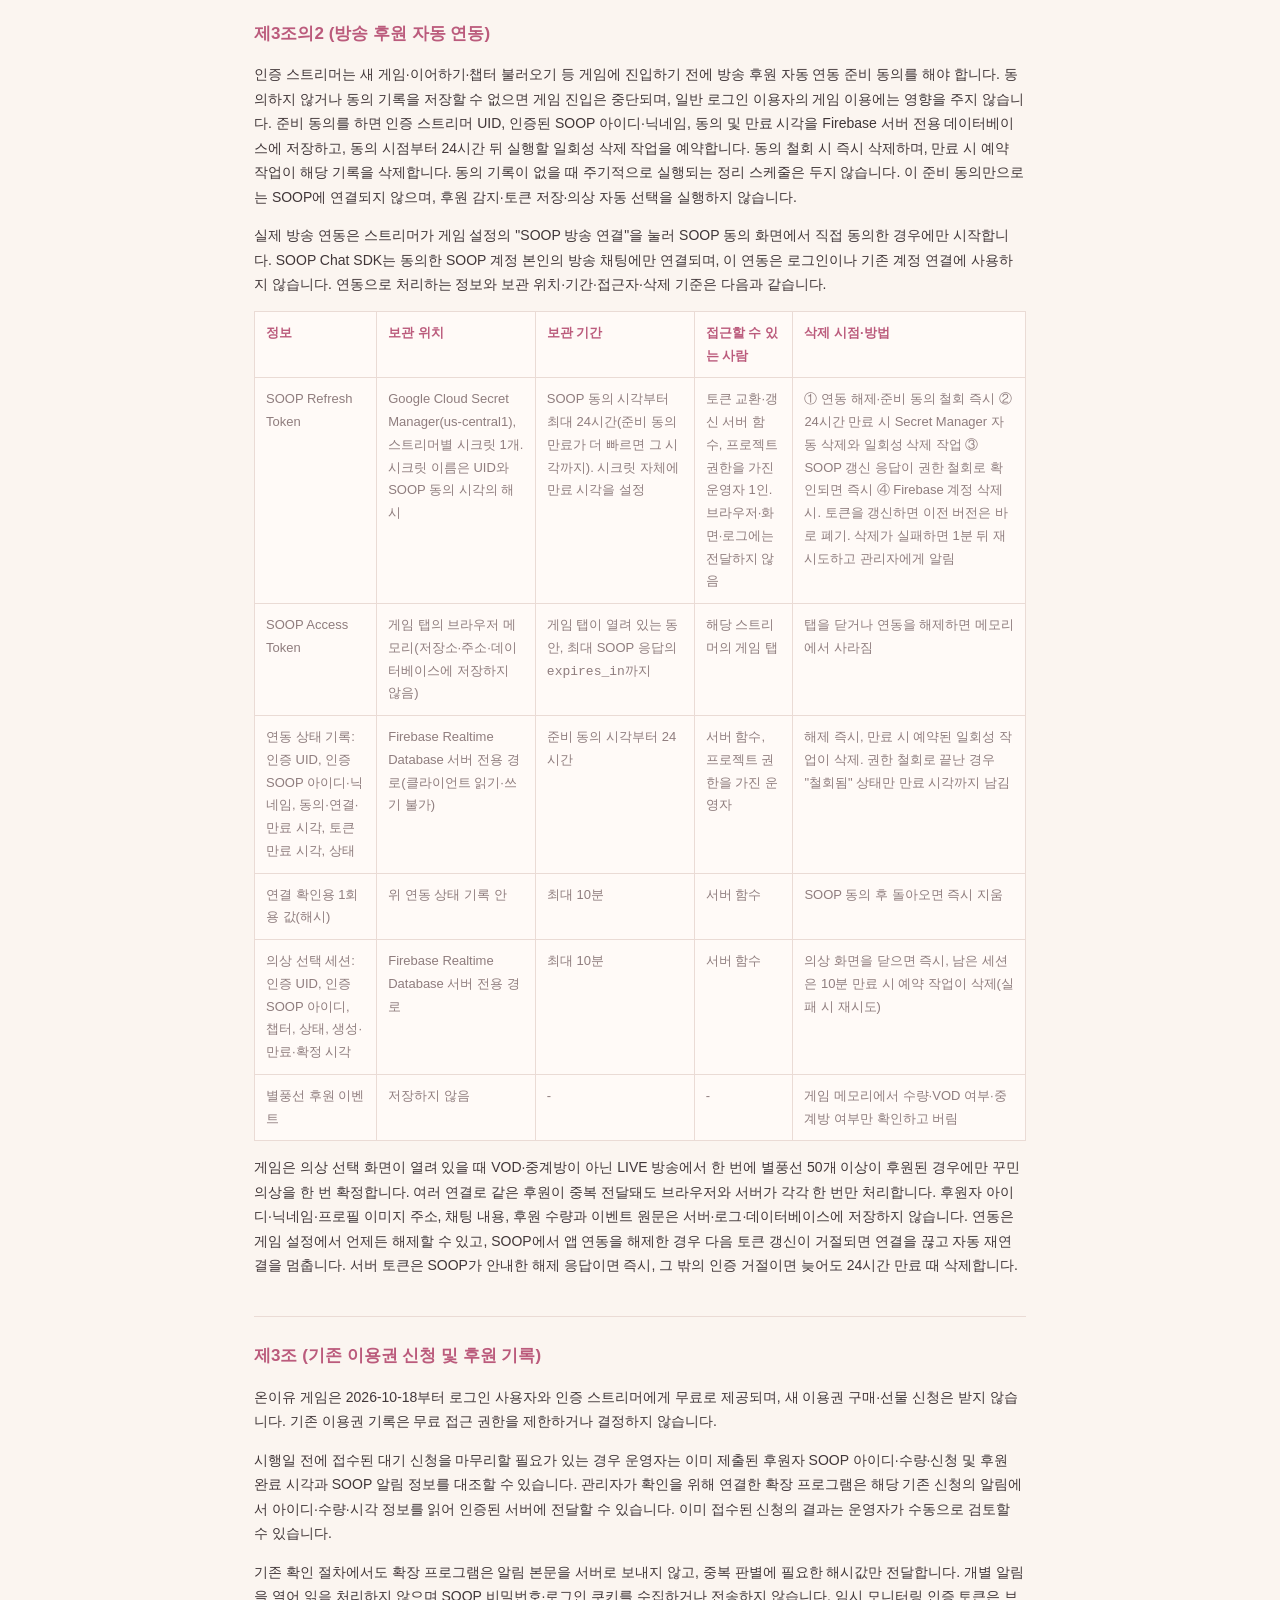
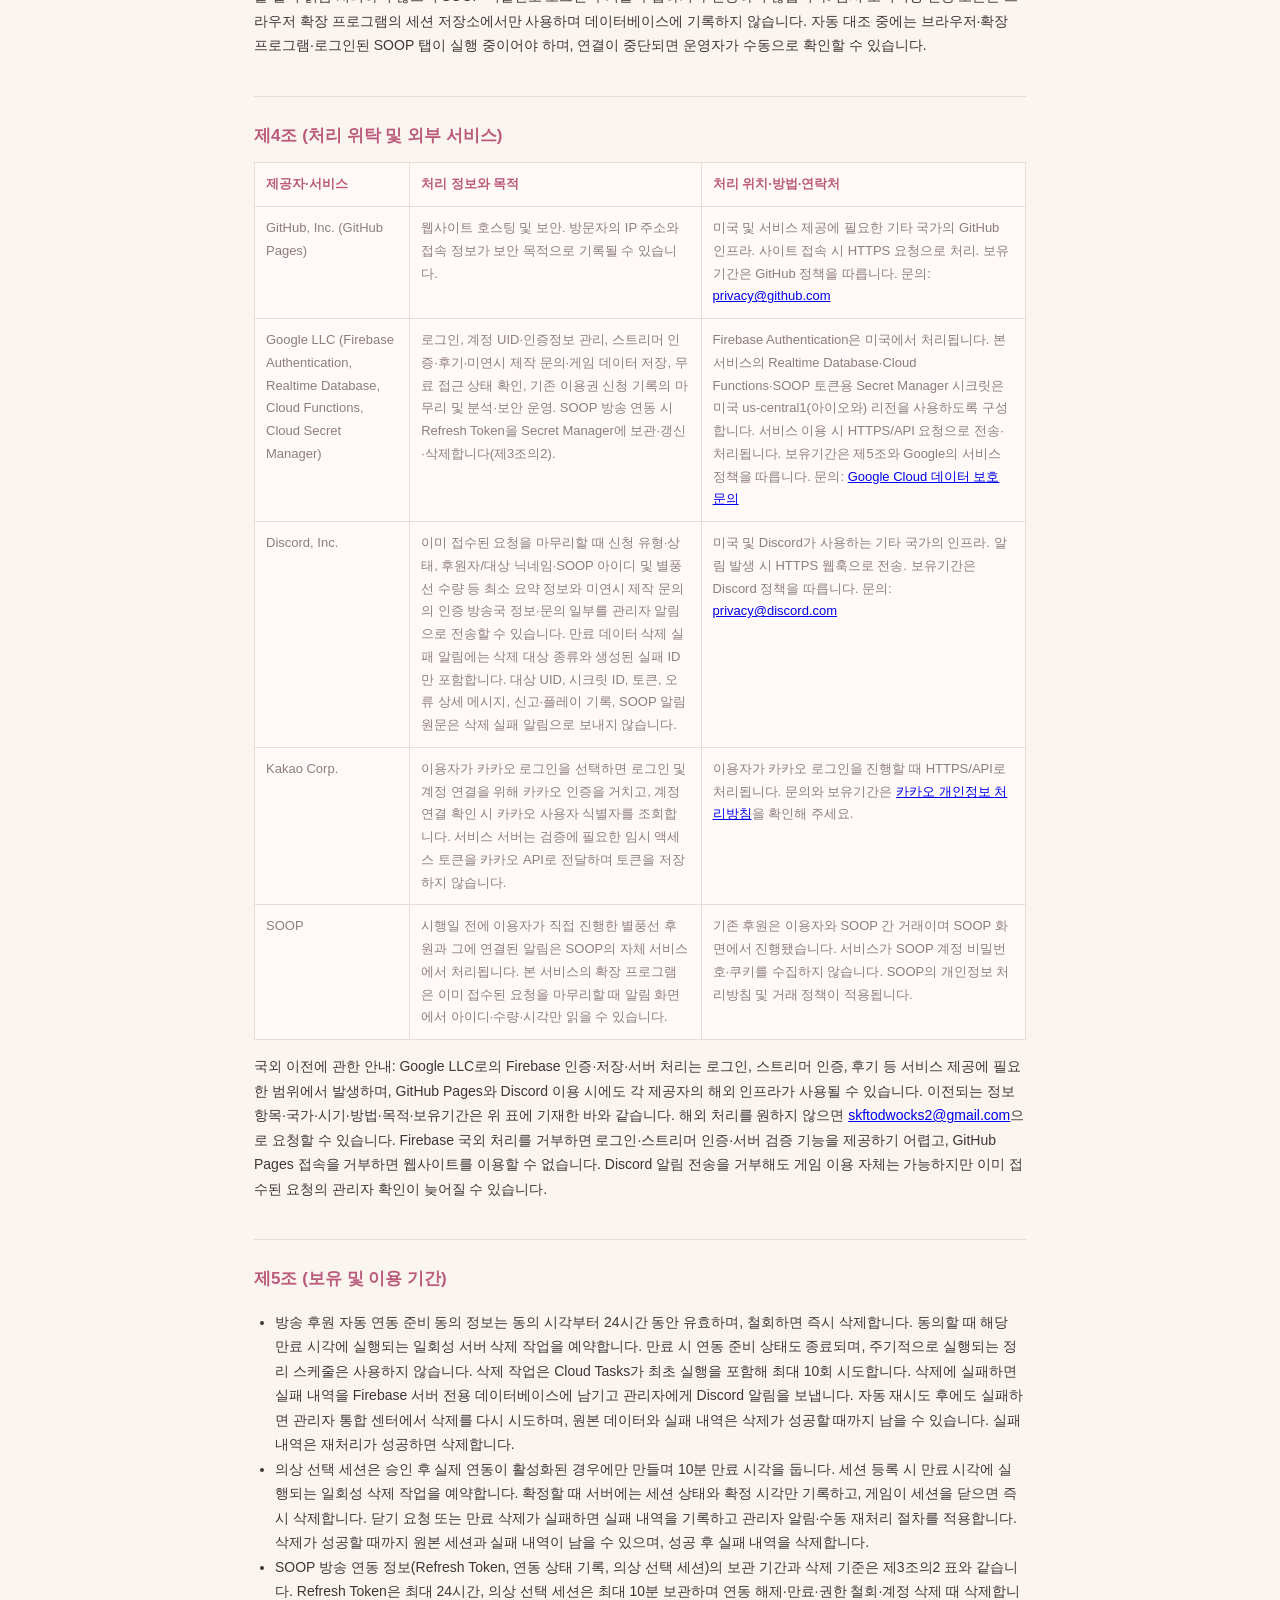
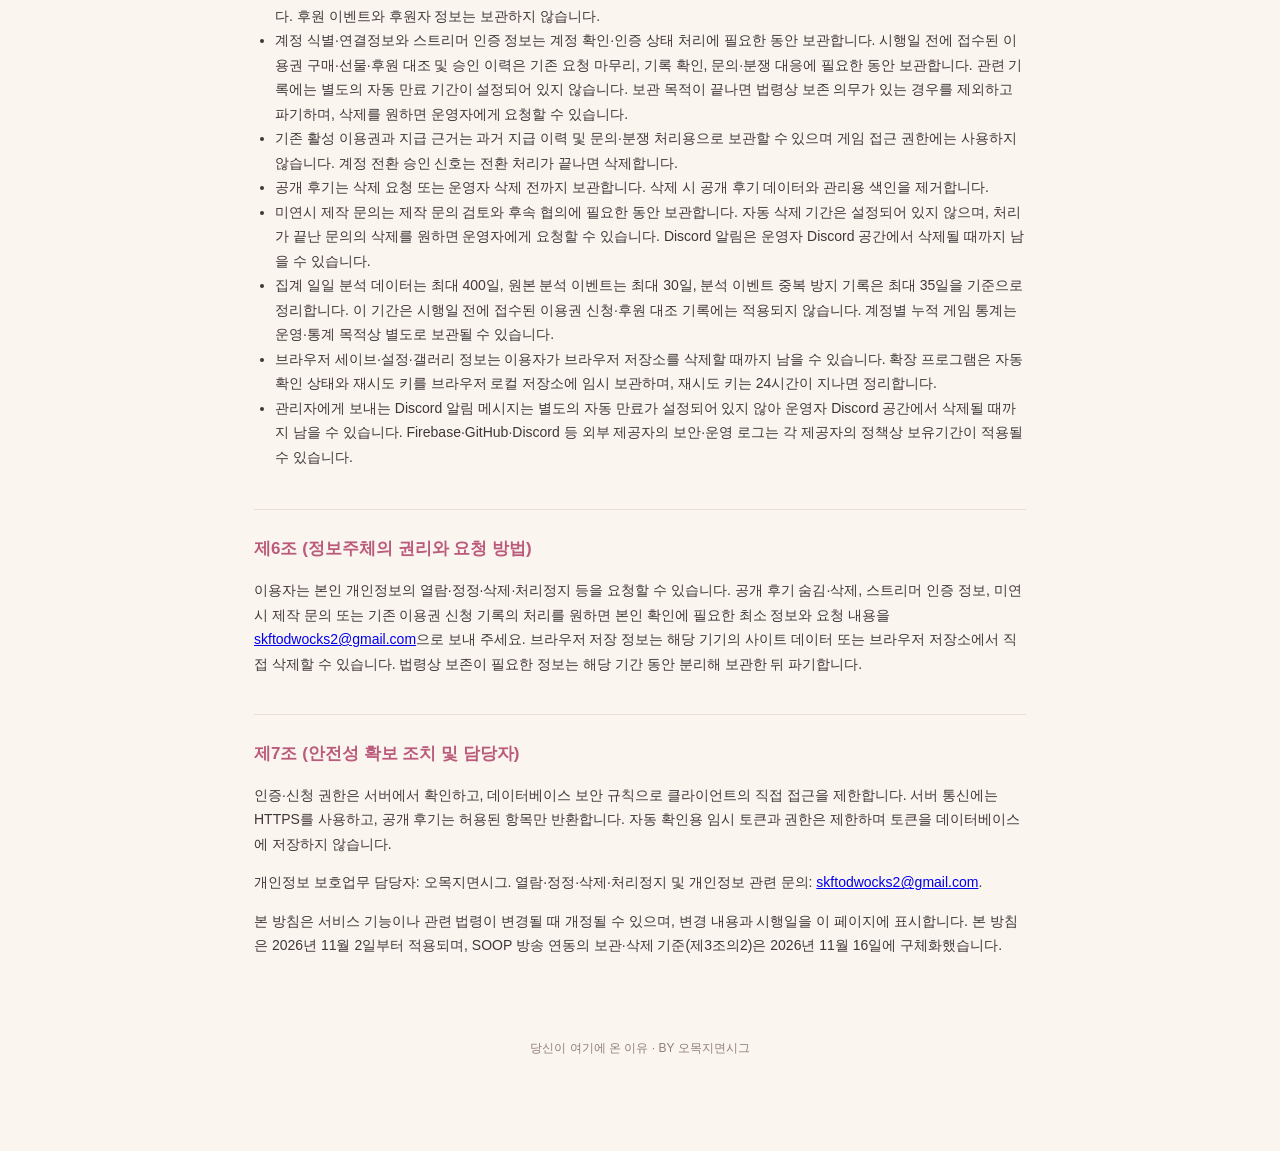
==== commit 0d5b5840: "SOOP 방송 연결: Chat SDK 어댑터·OAuth 콜백·설정 버튼, 중계방 후원 제외, 처리방침 보관·삭제 기준 표와 약관 안내 Co-Authored-By: Claude Op" ====
--- a/privacy.html
+++ b/privacy.html
@@ -15,7 +15,7 @@
 <body>
 <div class="top"><a href="index.html">← 게임으로 돌아가기</a></div>
 <main>
-  <header class="hero"><p class="eyebrow">Privacy Policy</p><h1>개인정보 처리방침</h1><p>당신이 여기에 온 이유 · 시행일: 2026-11-02</p></header>
+  <header class="hero"><p class="eyebrow">Privacy Policy</p><h1>개인정보 처리방침</h1><p>당신이 여기에 온 이유 · 시행일: 2026-11-02 · 최종 개정: 2026-11-16</p></header>
   <div class="doc">
     <section>
       <h2>제1조 (기본 원칙)</h2>
@@ -30,7 +30,7 @@
           <tr><td>스트리머 인증·계정 전환 정보: 신청자 UID, 방송 닉네임·SOOP 아이디, 신청·승인 상태와 시각, 요청 ID</td><td>신청 검토, 인증 상태 반영, 승인된 계정 전환 처리</td></tr>
           <tr><td>기존 이용권 구매·선물 신청 정보: 신청자·대상 UID, 신청 유형, 후원자 닉네임·SOOP 아이디, 대상 닉네임·SOOP 아이디, 별풍선 수량, 신청·후원 완료·검토·지급·회수 상태와 시각, 처리 관리자 및 이용권 회수 사유</td><td>시행일 전에 접수된 요청 마무리, 기존 지급 기록·오지급 정정, 문의와 분쟁 처리. 새 구매·선물 신청이나 게임 접근 판정에는 사용하지 않음</td></tr>
           <tr><td>기존 후원 알림 대조 정보: SOOP 방송국 아이디, 별풍선 수량, 알림 시각 또는 시각 범위, 관찰 시각, 대조 결과, 해시 처리된 중복 방지 키</td><td>시행일 전에 접수된 대기 신청의 후원 대조와 중복 처리 방지</td></tr>
-          <tr><td>방송 후원 자동 연동 준비 동의: 인증 스트리머 UID, 인증된 SOOP 아이디·닉네임, 동의 시각·상태·만료 시각. 실제 연동 동의 후에는 SOOP 토큰과 의상 선택 세션 정보가 추가로 처리될 수 있음. 삭제 작업 실패 정보에는 데이터 종류·대상 키·실패 시각·횟수·오류 코드가 포함될 수 있음</td><td>SOOP Chat SDK 심사 승인 뒤 본인 방송 후원 기반 의상 자동 선택 기능 제공. 동의·세션 및 삭제 실패 내역은 Firebase 서버 전용 데이터베이스에 저장하며, 실패 시 운영자에게 알리고 삭제가 완료될 때까지 재처리하기 위함. 심사 전에는 토큰·채팅·후원 이벤트를 수집하지 않음</td></tr>
+          <tr><td>방송 후원 자동 연동 준비 동의: 인증 스트리머 UID, 인증된 SOOP 아이디·닉네임, 동의 시각·상태·만료 시각. SOOP 방송 연결 후에는 SOOP 토큰·연동 상태·의상 선택 세션 정보가 추가로 처리됨(제3조의2 표). 삭제 작업 실패 정보에는 데이터 종류·대상 키·실패 시각·횟수·오류 코드가 포함될 수 있음</td><td>본인 방송 후원 기반 의상 자동 선택 기능 제공. 동의·세션 및 삭제 실패 내역은 Firebase 서버 전용 데이터베이스에 저장하며, 실패 시 운영자에게 알리고 삭제가 완료될 때까지 재처리하기 위함.</td></tr>
           <tr><td>후기: 내용, 별점, 엔딩, 작성·수정 시각, 선택 입력한 닉네임·SOOP 아이디</td><td>후기 저장·공개·관리, 이용자가 선택한 방송국 홍보</td></tr>
           <tr><td>미연시 제작 문의: 인증 스트리머 UID, 인증된 방송 닉네임·SOOP 아이디, 기획 내용, 접수 상태·시각</td><td>본인 미연시 제작 문의 접수·검토·후속 연락. 자세한 문의는 관리자센터에 저장되고, 새 문의 알림에는 방송국 정보와 문의 일부가 Discord로 전송될 수 있음</td></tr>
           <tr><td>게임 이벤트: UID, 이벤트 종류·식별자·시각, 챕터·선택지·엔딩·CG 등 콘텐츠 식별자, 역할, 기기 종류·화면 방향·클라이언트 버전</td><td>서비스 이용 통계, 오류·보안 분석, 중복 이벤트 방지와 기능 개선</td></tr>
@@ -44,9 +44,18 @@
     </section>
     <section>
       <h2>제3조의2 (방송 후원 자동 연동)</h2>
-      <p>인증 스트리머는 새 게임·이어하기·챕터 불러오기 등 게임에 진입하기 전에 방송 후원 자동 연동 준비 동의를 해야 합니다. 동의하지 않거나 동의 기록을 저장할 수 없으면 게임 진입은 중단되며, 일반 로그인 이용자의 게임 이용에는 영향을 주지 않습니다. 준비 동의를 하면 인증 스트리머 UID, 인증된 SOOP 아이디·닉네임, 동의 및 만료 시각을 Firebase 서버 전용 데이터베이스에 저장하고, 동의 시점부터 24시간 뒤 실행할 일회성 삭제 작업을 예약합니다. 동의 철회 시 즉시 삭제하며, 만료 시 예약 작업이 해당 기록을 삭제합니다. 동의 기록이 없을 때 주기적으로 실행되는 정리 스케줄은 두지 않습니다. 현재 기능은 SOOP Chat SDK 심사 전 준비 단계이며, 이 준비 동의만으로 SOOP에 연결되지 않습니다. 후원 감지, OAuth 토큰 저장, 채팅 내용 수집, 후원자 닉네임·프로필 수집 또는 의상 자동 선택을 실행하지 않습니다.</p>
-      <p>실제 방송 연동은 SOOP 심사 승인과 별도 SOOP 동의 후에만 시작됩니다. Chat SDK 인증 코드는 서버에서 토큰으로 교환합니다. Access Token 만료 시각은 SOOP 응답의 <code>expires_in</code>을 기준으로 계산합니다. 실제 연동이 활성화되고 게임 탭이 열려 있는 동안에만 만료 1분 전에 일회성 브라우저 타이머가 서버 갱신 callable을 호출합니다. 상시 실행되는 토큰 갱신 스케줄은 두지 않습니다. callable은 서버에서 유효한 동의·승인 상태와 인증 SOOP ID를 다시 확인한 뒤 Refresh Token을 읽어 SOOP 토큰 API에 요청합니다. 갱신된 Refresh Token은 UID별 Secret Manager 시크릿에 저장하며 시크릿 ID는 Firebase UID와 실제 SOOP 동의 시각의 해시로 만듭니다. 시크릿 위치는 Google Cloud <code>us-central1</code> 리전으로 제한합니다. 만료 시각은 실제 SOOP 동의 시각부터 24시간이며, 게임 연동 준비 동의가 먼저 만료되면 그 시각을 상한으로 적용합니다. 토큰 교체 시 이전 버전을 폐기하고 새 버전을 저장합니다. 게임에는 SDK 인증용 Access Token만 callable 응답으로 전달해 브라우저 메모리에서 사용하며, Refresh Token은 브라우저에 반환하지 않습니다. Access Token도 관리자 화면이나 로그에 표시·기록하지 않고 localStorage·sessionStorage·URL·Realtime Database에 저장하지 않습니다. 동의 철회·연동 해제 때는 시크릿을 삭제하고, SOOP가 확인해 준 권한 철회 오류 코드가 갱신 응답에서 확인되면 SDK <code>disconnect()</code>와 자동 재연결 차단 뒤 서버 Refresh Token을 삭제합니다. 확인되지 않은 인증 오류도 연결·자동 재연결을 중단하지만 철회로 단정하거나 토큰 삭제를 하지 않습니다. Firebase UID 삭제 시에도 삭제 트리거가 해당 시크릿을 삭제합니다. 시크릿 만료와 서버의 일회성 정리 작업이 만료 정리를 담당합니다. SOOP Refresh Token의 자체 만료·교체 규칙은 확인 중이며, 서비스는 SOOP 만료 규칙과 별도로 24시간 보관 상한을 적용합니다. Secret Manager 권한을 가진 해당 Cloud Functions 실행 계정과 프로젝트 권한 운영자만 Refresh Token에 접근할 수 있습니다. 실제 토큰 처리를 활성화하기 전 토큰 처리 함수의 실행 계정과 Secret Manager 권한을 최소 범위로 설정합니다. 게임 탭 종료나 계정 전환 시 브라우저 타이머를 취소하고 SDK 연결을 끊습니다. 현재 심사 준비 단계에는 SOOP 토큰 저장·갱신·후원 감지가 활성화되어 있지 않습니다.</p>
-      <p>SOOP 답변에 따르면 Chat SDK는 인증한 스트리머 본인의 방송에 연결되며, LIVE 후원만 처리하려면 이벤트의 <code>fromVod</code>를 확인해야 합니다. 기존 인증 스트리머와 SOOP 동의 계정이 동일하다는 점을 검증할 방법이 확인된 경우에만 실제 연결을 활성화합니다. 게임은 <code>fromVod === false</code>이고 한 번의 이벤트 수량이 <code>count &gt;= 50</code>인 경우에만 열린 의상 선택 세션을 한 번 확정합니다. 브라우저와 서버가 각각 중복 처리를 막고, 서버는 세션의 상태와 확정 시각만 원자적으로 바꿉니다. 후원자 아이디·닉네임·프로필·이미지 주소, 후원 수량, 채팅 원문과 이벤트 원문은 서버·분석 로그·데이터베이스에 저장하지 않습니다. 의상 선택 세션에는 인증 UID, 방송국 식별정보, 챕터, 상태, 생성·만료 시각이 저장되고 확정 시각은 확정된 경우에만 추가됩니다. 게임은 선택 확정 뒤 세션 삭제를 요청합니다. 삭제 요청이 완료되지 않으면 등록 후 10분 만료 시점에 일회성 정리 작업이 실행되며, 일시적인 작업 실패 때는 재시도될 수 있어 실제 삭제 시각이 늦어질 수 있습니다. 후원 이벤트 처리 이력은 보관하지 않습니다. 현재는 재심사 준비 단계라 실제 토큰·채팅·후원 이벤트를 처리하지 않습니다.</p>
+      <p>인증 스트리머는 새 게임·이어하기·챕터 불러오기 등 게임에 진입하기 전에 방송 후원 자동 연동 준비 동의를 해야 합니다. 동의하지 않거나 동의 기록을 저장할 수 없으면 게임 진입은 중단되며, 일반 로그인 이용자의 게임 이용에는 영향을 주지 않습니다. 준비 동의를 하면 인증 스트리머 UID, 인증된 SOOP 아이디·닉네임, 동의 및 만료 시각을 Firebase 서버 전용 데이터베이스에 저장하고, 동의 시점부터 24시간 뒤 실행할 일회성 삭제 작업을 예약합니다. 동의 철회 시 즉시 삭제하며, 만료 시 예약 작업이 해당 기록을 삭제합니다. 동의 기록이 없을 때 주기적으로 실행되는 정리 스케줄은 두지 않습니다. 이 준비 동의만으로는 SOOP에 연결되지 않으며, 후원 감지·토큰 저장·의상 자동 선택을 실행하지 않습니다.</p>
+      <p>실제 방송 연동은 스트리머가 게임 설정의 "SOOP 방송 연결"을 눌러 SOOP 동의 화면에서 직접 동의한 경우에만 시작합니다. SOOP Chat SDK는 동의한 SOOP 계정 본인의 방송 채팅에만 연결되며, 이 연동은 로그인이나 기존 계정 연결에 사용하지 않습니다. 연동으로 처리하는 정보와 보관 위치·기간·접근자·삭제 기준은 다음과 같습니다.</p>
+      <table>
+        <tr><th>정보</th><th>보관 위치</th><th>보관 기간</th><th>접근할 수 있는 사람</th><th>삭제 시점·방법</th></tr>
+        <tr><td>SOOP Refresh Token</td><td>Google Cloud Secret Manager(us-central1), 스트리머별 시크릿 1개. 시크릿 이름은 UID와 SOOP 동의 시각의 해시</td><td>SOOP 동의 시각부터 최대 24시간(준비 동의 만료가 더 빠르면 그 시각까지). 시크릿 자체에 만료 시각을 설정</td><td>토큰 교환·갱신 서버 함수, 프로젝트 권한을 가진 운영자 1인. 브라우저·화면·로그에는 전달하지 않음</td><td>① 연동 해제·준비 동의 철회 즉시 ② 24시간 만료 시 Secret Manager 자동 삭제와 일회성 삭제 작업 ③ SOOP 갱신 응답이 권한 철회로 확인되면 즉시 ④ Firebase 계정 삭제 시. 토큰을 갱신하면 이전 버전은 바로 폐기. 삭제가 실패하면 1분 뒤 재시도하고 관리자에게 알림</td></tr>
+        <tr><td>SOOP Access Token</td><td>게임 탭의 브라우저 메모리(저장소·주소·데이터베이스에 저장하지 않음)</td><td>게임 탭이 열려 있는 동안, 최대 SOOP 응답의 <code>expires_in</code>까지</td><td>해당 스트리머의 게임 탭</td><td>탭을 닫거나 연동을 해제하면 메모리에서 사라짐</td></tr>
+        <tr><td>연동 상태 기록: 인증 UID, 인증 SOOP 아이디·닉네임, 동의·연결·만료 시각, 토큰 만료 시각, 상태</td><td>Firebase Realtime Database 서버 전용 경로(클라이언트 읽기·쓰기 불가)</td><td>준비 동의 시각부터 24시간</td><td>서버 함수, 프로젝트 권한을 가진 운영자</td><td>해제 즉시, 만료 시 예약된 일회성 작업이 삭제. 권한 철회로 끝난 경우 "철회됨" 상태만 만료 시각까지 남김</td></tr>
+        <tr><td>연결 확인용 1회용 값(해시)</td><td>위 연동 상태 기록 안</td><td>최대 10분</td><td>서버 함수</td><td>SOOP 동의 후 돌아오면 즉시 지움</td></tr>
+        <tr><td>의상 선택 세션: 인증 UID, 인증 SOOP 아이디, 챕터, 상태, 생성·만료·확정 시각</td><td>Firebase Realtime Database 서버 전용 경로</td><td>최대 10분</td><td>서버 함수</td><td>의상 화면을 닫으면 즉시, 남은 세션은 10분 만료 시 예약 작업이 삭제(실패 시 재시도)</td></tr>
+        <tr><td>별풍선 후원 이벤트</td><td>저장하지 않음</td><td>-</td><td>-</td><td>게임 메모리에서 수량·VOD 여부·중계방 여부만 확인하고 버림</td></tr>
+      </table>
+      <p>게임은 의상 선택 화면이 열려 있을 때 VOD·중계방이 아닌 LIVE 방송에서 한 번에 별풍선 50개 이상이 후원된 경우에만 꾸민 의상을 한 번 확정합니다. 여러 연결로 같은 후원이 중복 전달돼도 브라우저와 서버가 각각 한 번만 처리합니다. 후원자 아이디·닉네임·프로필 이미지 주소, 채팅 내용, 후원 수량과 이벤트 원문은 서버·로그·데이터베이스에 저장하지 않습니다. 연동은 게임 설정에서 언제든 해제할 수 있고, SOOP에서 앱 연동을 해제한 경우 다음 토큰 갱신이 거절되면 연결을 끊고 자동 재연결을 멈춥니다. 서버 토큰은 SOOP가 안내한 해제 응답이면 즉시, 그 밖의 인증 거절이면 늦어도 24시간 만료 때 삭제합니다.</p>
     </section>
     <section>
       <h2>제3조 (기존 이용권 신청 및 후원 기록)</h2>
@@ -60,7 +69,7 @@
         <thead><tr><th>제공자·서비스</th><th>처리 정보와 목적</th><th>처리 위치·방법·연락처</th></tr></thead>
         <tbody>
           <tr><td>GitHub, Inc. (GitHub Pages)</td><td>웹사이트 호스팅 및 보안. 방문자의 IP 주소와 접속 정보가 보안 목적으로 기록될 수 있습니다.</td><td>미국 및 서비스 제공에 필요한 기타 국가의 GitHub 인프라. 사이트 접속 시 HTTPS 요청으로 처리. 보유기간은 GitHub 정책을 따릅니다. 문의: <a href="mailto:privacy@github.com">privacy@github.com</a></td></tr>
-          <tr><td>Google LLC (Firebase Authentication, Realtime Database, Cloud Functions, Cloud Secret Manager)</td><td>로그인, 계정 UID·인증정보 관리, 스트리머 인증·후기·미연시 제작 문의·게임 데이터 저장, 무료 접근 상태 확인, 기존 이용권 신청 기록의 마무리 및 분석·보안 운영. SOOP 심사 승인 뒤 실제 연동을 켜면 Refresh Token을 서버에 안전하게 보관·갱신·삭제할 수 있습니다.</td><td>Firebase Authentication은 미국에서 처리됩니다. 본 서비스의 Realtime Database·Cloud Functions·SOOP 토큰용 Secret Manager 시크릿은 미국 us-central1(아이오와) 리전을 사용하도록 구성합니다. 서비스 이용 시 HTTPS/API 요청으로 전송·처리됩니다. 보유기간은 제5조와 Google의 서비스 정책을 따릅니다. 문의: <a href="https://support.google.com/cloud/contact/dpo" target="_blank" rel="noopener">Google Cloud 데이터 보호 문의</a></td></tr>
+          <tr><td>Google LLC (Firebase Authentication, Realtime Database, Cloud Functions, Cloud Secret Manager)</td><td>로그인, 계정 UID·인증정보 관리, 스트리머 인증·후기·미연시 제작 문의·게임 데이터 저장, 무료 접근 상태 확인, 기존 이용권 신청 기록의 마무리 및 분석·보안 운영. SOOP 방송 연동 시 Refresh Token을 Secret Manager에 보관·갱신·삭제합니다(제3조의2).</td><td>Firebase Authentication은 미국에서 처리됩니다. 본 서비스의 Realtime Database·Cloud Functions·SOOP 토큰용 Secret Manager 시크릿은 미국 us-central1(아이오와) 리전을 사용하도록 구성합니다. 서비스 이용 시 HTTPS/API 요청으로 전송·처리됩니다. 보유기간은 제5조와 Google의 서비스 정책을 따릅니다. 문의: <a href="https://support.google.com/cloud/contact/dpo" target="_blank" rel="noopener">Google Cloud 데이터 보호 문의</a></td></tr>
           <tr><td>Discord, Inc.</td><td>이미 접수된 요청을 마무리할 때 신청 유형·상태, 후원자/대상 닉네임·SOOP 아이디 및 별풍선 수량 등 최소 요약 정보와 미연시 제작 문의의 인증 방송국 정보·문의 일부를 관리자 알림으로 전송할 수 있습니다. 만료 데이터 삭제 실패 알림에는 삭제 대상 종류와 생성된 실패 ID만 포함합니다. 대상 UID, 시크릿 ID, 토큰, 오류 상세 메시지, 신고·플레이 기록, SOOP 알림 원문은 삭제 실패 알림으로 보내지 않습니다.</td><td>미국 및 Discord가 사용하는 기타 국가의 인프라. 알림 발생 시 HTTPS 웹훅으로 전송. 보유기간은 Discord 정책을 따릅니다. 문의: <a href="mailto:privacy@discord.com">privacy@discord.com</a></td></tr>
           <tr><td>Kakao Corp.</td><td>이용자가 카카오 로그인을 선택하면 로그인 및 계정 연결을 위해 카카오 인증을 거치고, 계정 연결 확인 시 카카오 사용자 식별자를 조회합니다. 서비스 서버는 검증에 필요한 임시 액세스 토큰을 카카오 API로 전달하며 토큰을 저장하지 않습니다.</td><td>이용자가 카카오 로그인을 진행할 때 HTTPS/API로 처리됩니다. 문의와 보유기간은 <a href="https://privacy.kakao.com/policy?lang=ko" target="_blank" rel="noopener">카카오 개인정보 처리방침</a>을 확인해 주세요.</td></tr>
           <tr><td>SOOP</td><td>시행일 전에 이용자가 직접 진행한 별풍선 후원과 그에 연결된 알림은 SOOP의 자체 서비스에서 처리됩니다. 본 서비스의 확장 프로그램은 이미 접수된 요청을 마무리할 때 알림 화면에서 아이디·수량·시각만 읽을 수 있습니다.</td><td>기존 후원은 이용자와 SOOP 간 거래이며 SOOP 화면에서 진행됐습니다. 서비스가 SOOP 계정 비밀번호·쿠키를 수집하지 않습니다. SOOP의 개인정보 처리방침 및 거래 정책이 적용됩니다.</td></tr>
@@ -73,7 +82,7 @@
       <ul>
         <li>방송 후원 자동 연동 준비 동의 정보는 동의 시각부터 24시간 동안 유효하며, 철회하면 즉시 삭제합니다. 동의할 때 해당 만료 시각에 실행되는 일회성 서버 삭제 작업을 예약합니다. 만료 시 연동 준비 상태도 종료되며, 주기적으로 실행되는 정리 스케줄은 사용하지 않습니다. 삭제 작업은 Cloud Tasks가 최초 실행을 포함해 최대 10회 시도합니다. 삭제에 실패하면 실패 내역을 Firebase 서버 전용 데이터베이스에 남기고 관리자에게 Discord 알림을 보냅니다. 자동 재시도 후에도 실패하면 관리자 통합 센터에서 삭제를 다시 시도하며, 원본 데이터와 실패 내역은 삭제가 성공할 때까지 남을 수 있습니다. 실패 내역은 재처리가 성공하면 삭제합니다.</li>
         <li>의상 선택 세션은 승인 후 실제 연동이 활성화된 경우에만 만들며 10분 만료 시각을 둡니다. 세션 등록 시 만료 시각에 실행되는 일회성 삭제 작업을 예약합니다. 확정할 때 서버에는 세션 상태와 확정 시각만 기록하고, 게임이 세션을 닫으면 즉시 삭제합니다. 닫기 요청 또는 만료 삭제가 실패하면 실패 내역을 기록하고 관리자 알림·수동 재처리 절차를 적용합니다. 삭제가 성공할 때까지 원본 세션과 실패 내역이 남을 수 있으며, 성공 후 실패 내역을 삭제합니다.</li>
-        <li>SOOP Chat SDK 심사 승인 전에는 OAuth 토큰과 실시간 채팅·후원 이벤트를 수집하거나 저장하지 않습니다. 승인 후 실제 연결을 켜면 Access Token 만료는 응답의 <code>expires_in</code> 기준으로 계산하고, 게임 탭이 열린 동안 유효한 연동 동의가 있을 때만 일회성 타이머로 갱신합니다. 상시 토큰 갱신 작업은 두지 않습니다. Refresh Token 시크릿은 Google Cloud <code>us-central1</code>에 저장하고 시크릿 자체 만료 시각을 실제 SOOP 동의 시각부터 24시간으로 설정합니다. 게임 연동 준비 동의가 먼저 만료되면 그 시각을 상한으로 적용합니다. 동의 철회·연동 해제·SOOP가 확인해 준 권한 철회 응답·Firebase UID 삭제 때 시크릿을 삭제합니다. 만료 시 Secret Manager 자동 삭제와 동의 만료 일회성 작업이 정리를 시도합니다. 이전 토큰 버전은 새 버전 저장 후 폐기합니다. Refresh Token은 브라우저에 반환하지 않습니다. Access Token은 인증 callable 응답으로 게임에 전달해 브라우저 메모리에서만 사용하며 만료·연결 해제·탭 종료 때 폐기합니다. 후원 이벤트 원문과 후원자 정보는 저장하지 않으며, 의상 선택 세션에는 10분 만료 시각을 둡니다.</li>
+        <li>SOOP 방송 연동 정보(Refresh Token, 연동 상태 기록, 의상 선택 세션)의 보관 기간과 삭제 기준은 제3조의2 표와 같습니다. Refresh Token은 최대 24시간, 의상 선택 세션은 최대 10분 보관하며 연동 해제·만료·권한 철회·계정 삭제 때 삭제합니다. 후원 이벤트와 후원자 정보는 보관하지 않습니다.</li>
         <li>계정 식별·연결정보와 스트리머 인증 정보는 계정 확인·인증 상태 처리에 필요한 동안 보관합니다. 시행일 전에 접수된 이용권 구매·선물·후원 대조 및 승인 이력은 기존 요청 마무리, 기록 확인, 문의·분쟁 대응에 필요한 동안 보관합니다. 관련 기록에는 별도의 자동 만료 기간이 설정되어 있지 않습니다. 보관 목적이 끝나면 법령상 보존 의무가 있는 경우를 제외하고 파기하며, 삭제를 원하면 운영자에게 요청할 수 있습니다.</li>
         <li>기존 활성 이용권과 지급 근거는 과거 지급 이력 및 문의·분쟁 처리용으로 보관할 수 있으며 게임 접근 권한에는 사용하지 않습니다. 계정 전환 승인 신호는 전환 처리가 끝나면 삭제합니다.</li>
         <li>공개 후기는 삭제 요청 또는 운영자 삭제 전까지 보관합니다. 삭제 시 공개 후기 데이터와 관리용 색인을 제거합니다.</li>
@@ -91,7 +100,7 @@
       <h2>제7조 (안전성 확보 조치 및 담당자)</h2>
       <p>인증·신청 권한은 서버에서 확인하고, 데이터베이스 보안 규칙으로 클라이언트의 직접 접근을 제한합니다. 서버 통신에는 HTTPS를 사용하고, 공개 후기는 허용된 항목만 반환합니다. 자동 확인용 임시 토큰과 권한은 제한하며 토큰을 데이터베이스에 저장하지 않습니다.</p>
       <p>개인정보 보호업무 담당자: 오목지면시그. 열람·정정·삭제·처리정지 및 개인정보 관련 문의: <a href="mailto:skftodwocks2@gmail.com">skftodwocks2@gmail.com</a>.</p>
-      <p>본 방침은 서비스 기능이나 관련 법령이 변경될 때 개정될 수 있으며, 변경 내용과 시행일을 이 페이지에 표시합니다. 본 방침은 2026년 11월 2일부터 적용됩니다.</p>
+      <p>본 방침은 서비스 기능이나 관련 법령이 변경될 때 개정될 수 있으며, 변경 내용과 시행일을 이 페이지에 표시합니다. 본 방침은 2026년 11월 2일부터 적용되며, SOOP 방송 연동의 보관·삭제 기준(제3조의2)은 2026년 11월 16일에 구체화했습니다.</p>
     </section>
   </div>
   <p class="foot">당신이 여기에 온 이유 · BY 오목지면시그</p>
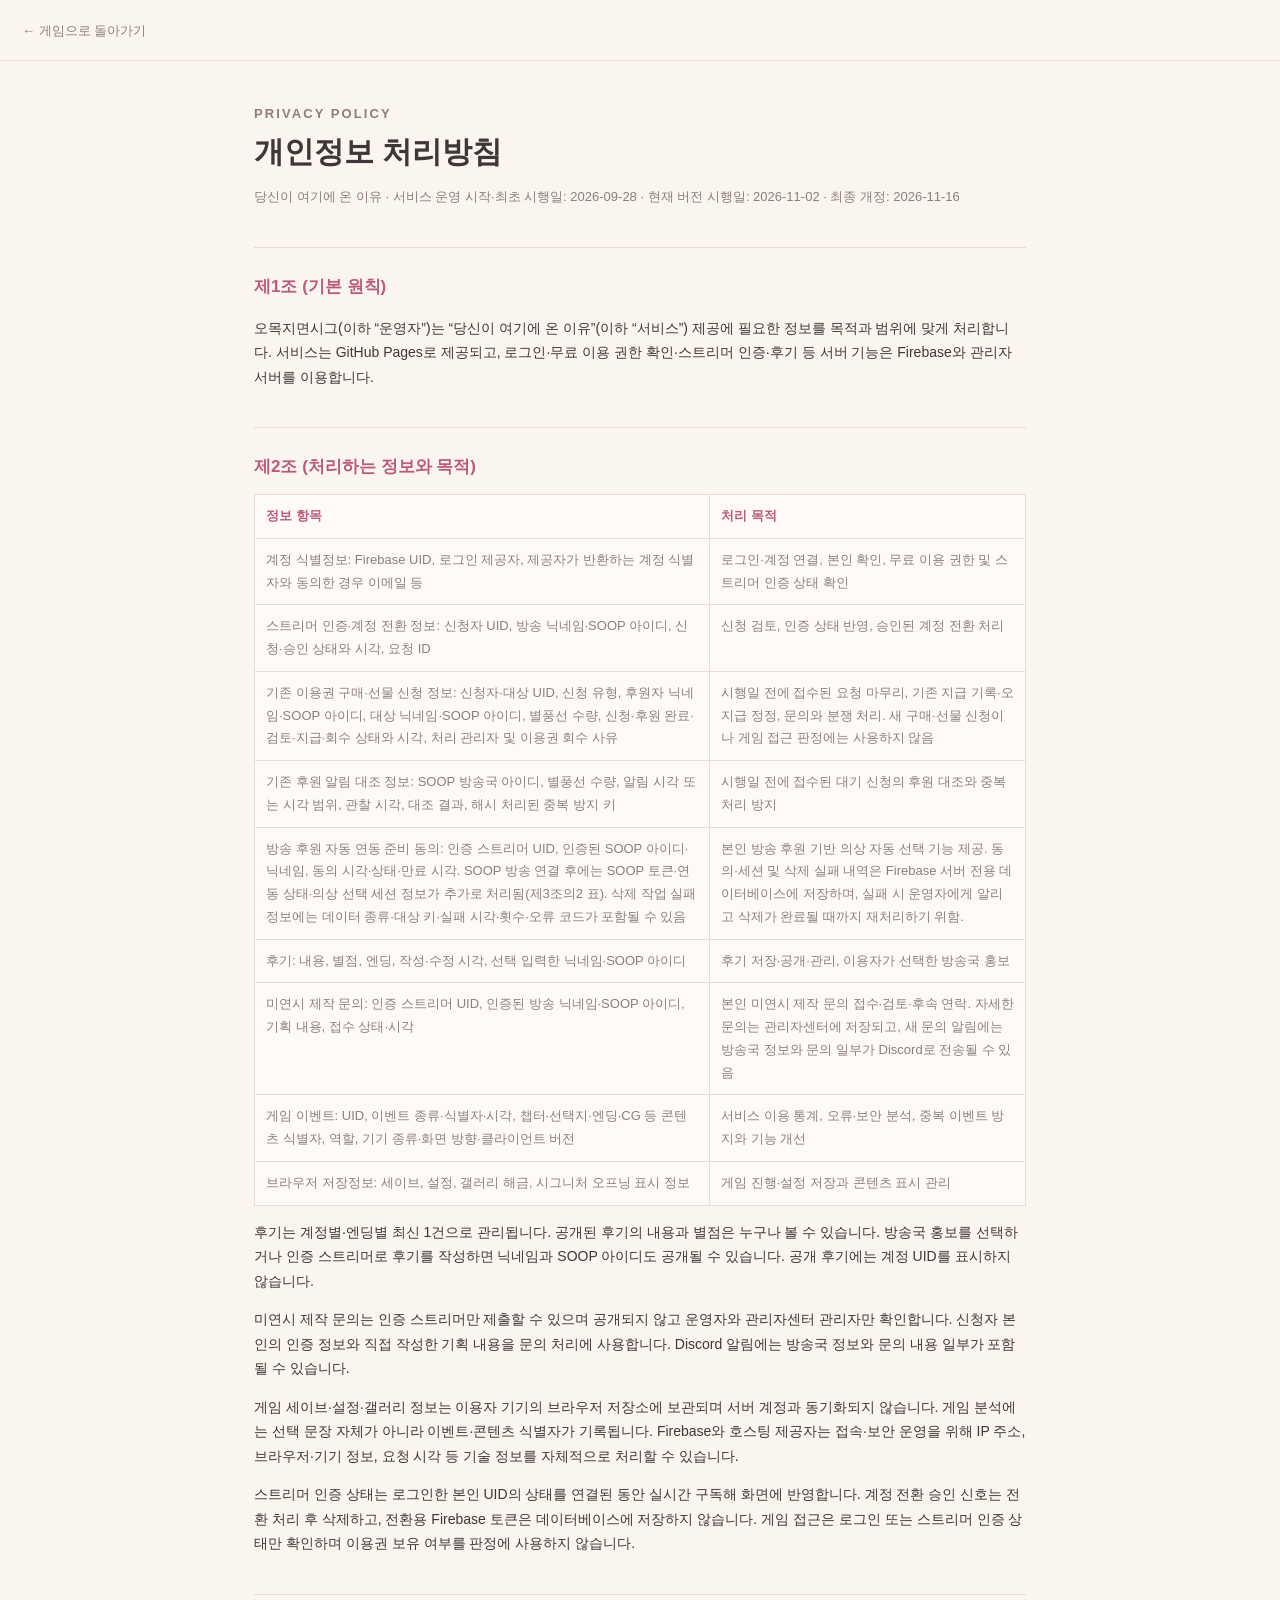
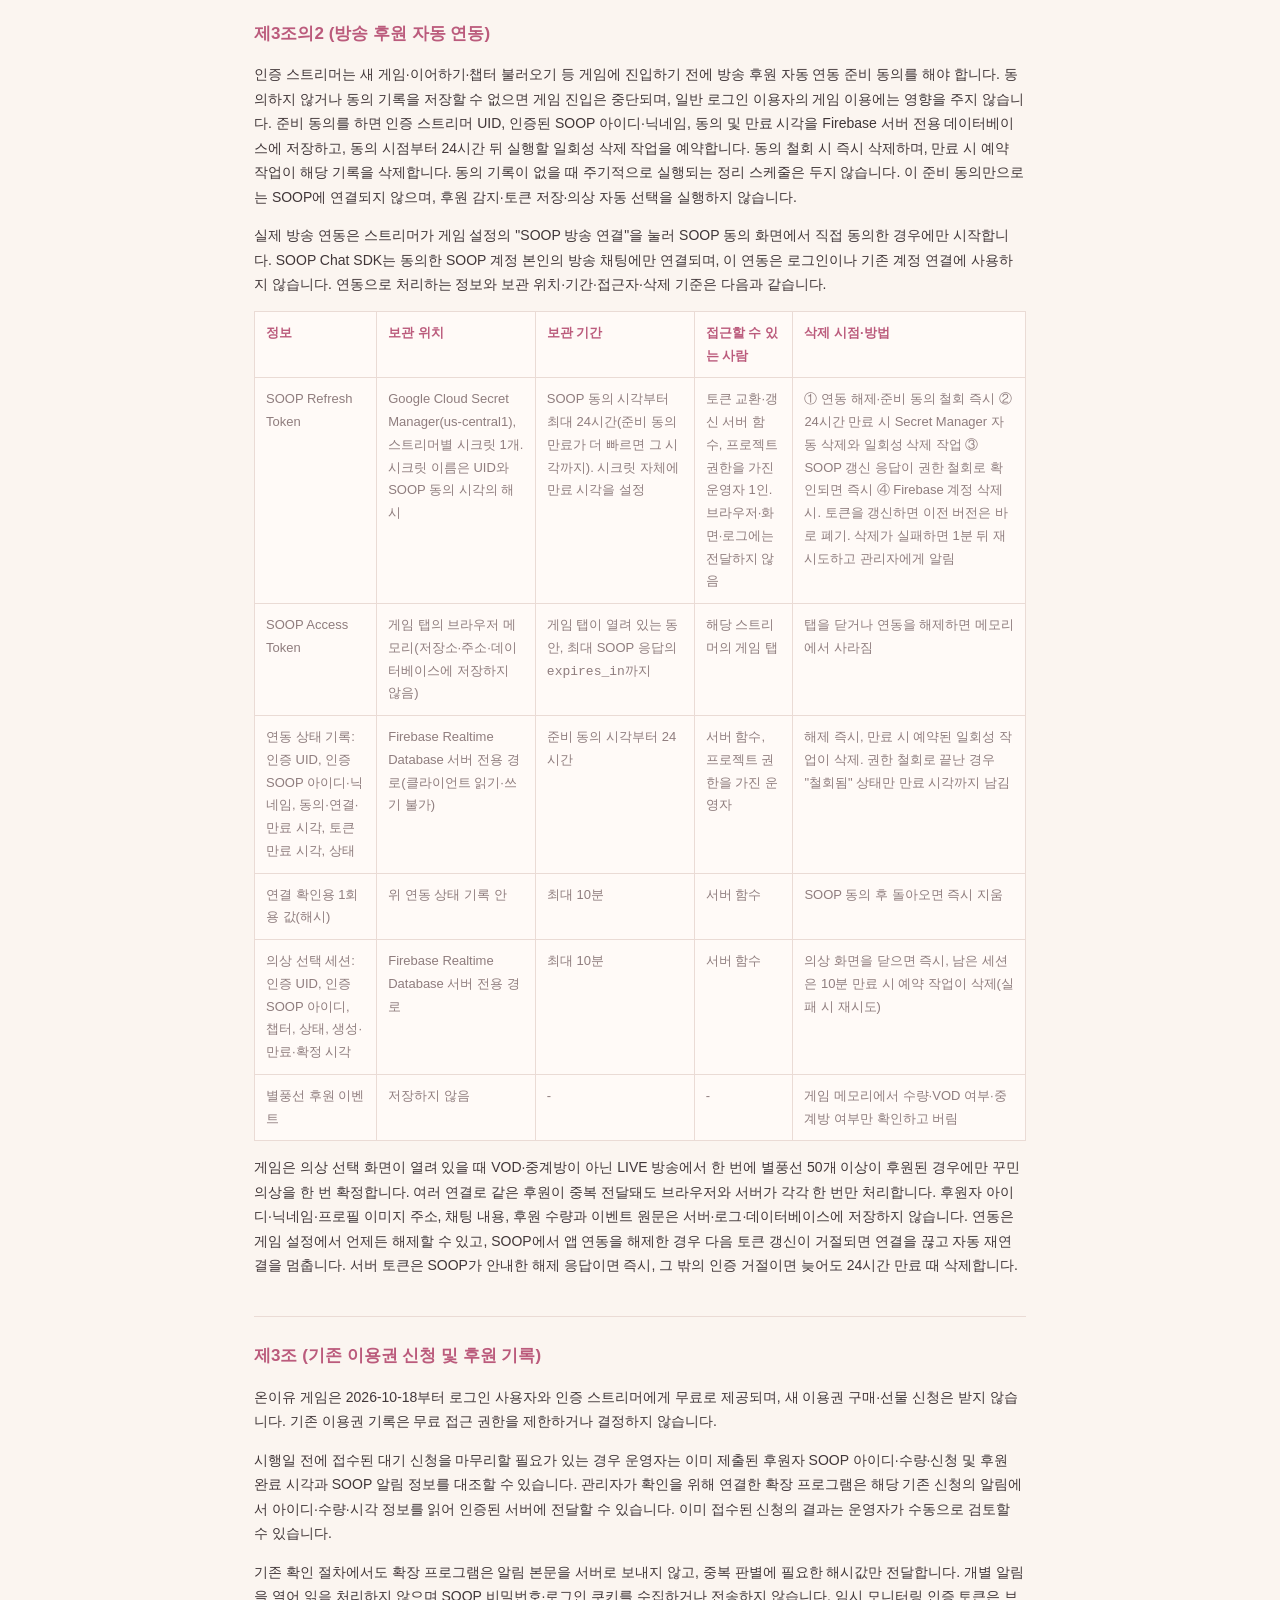
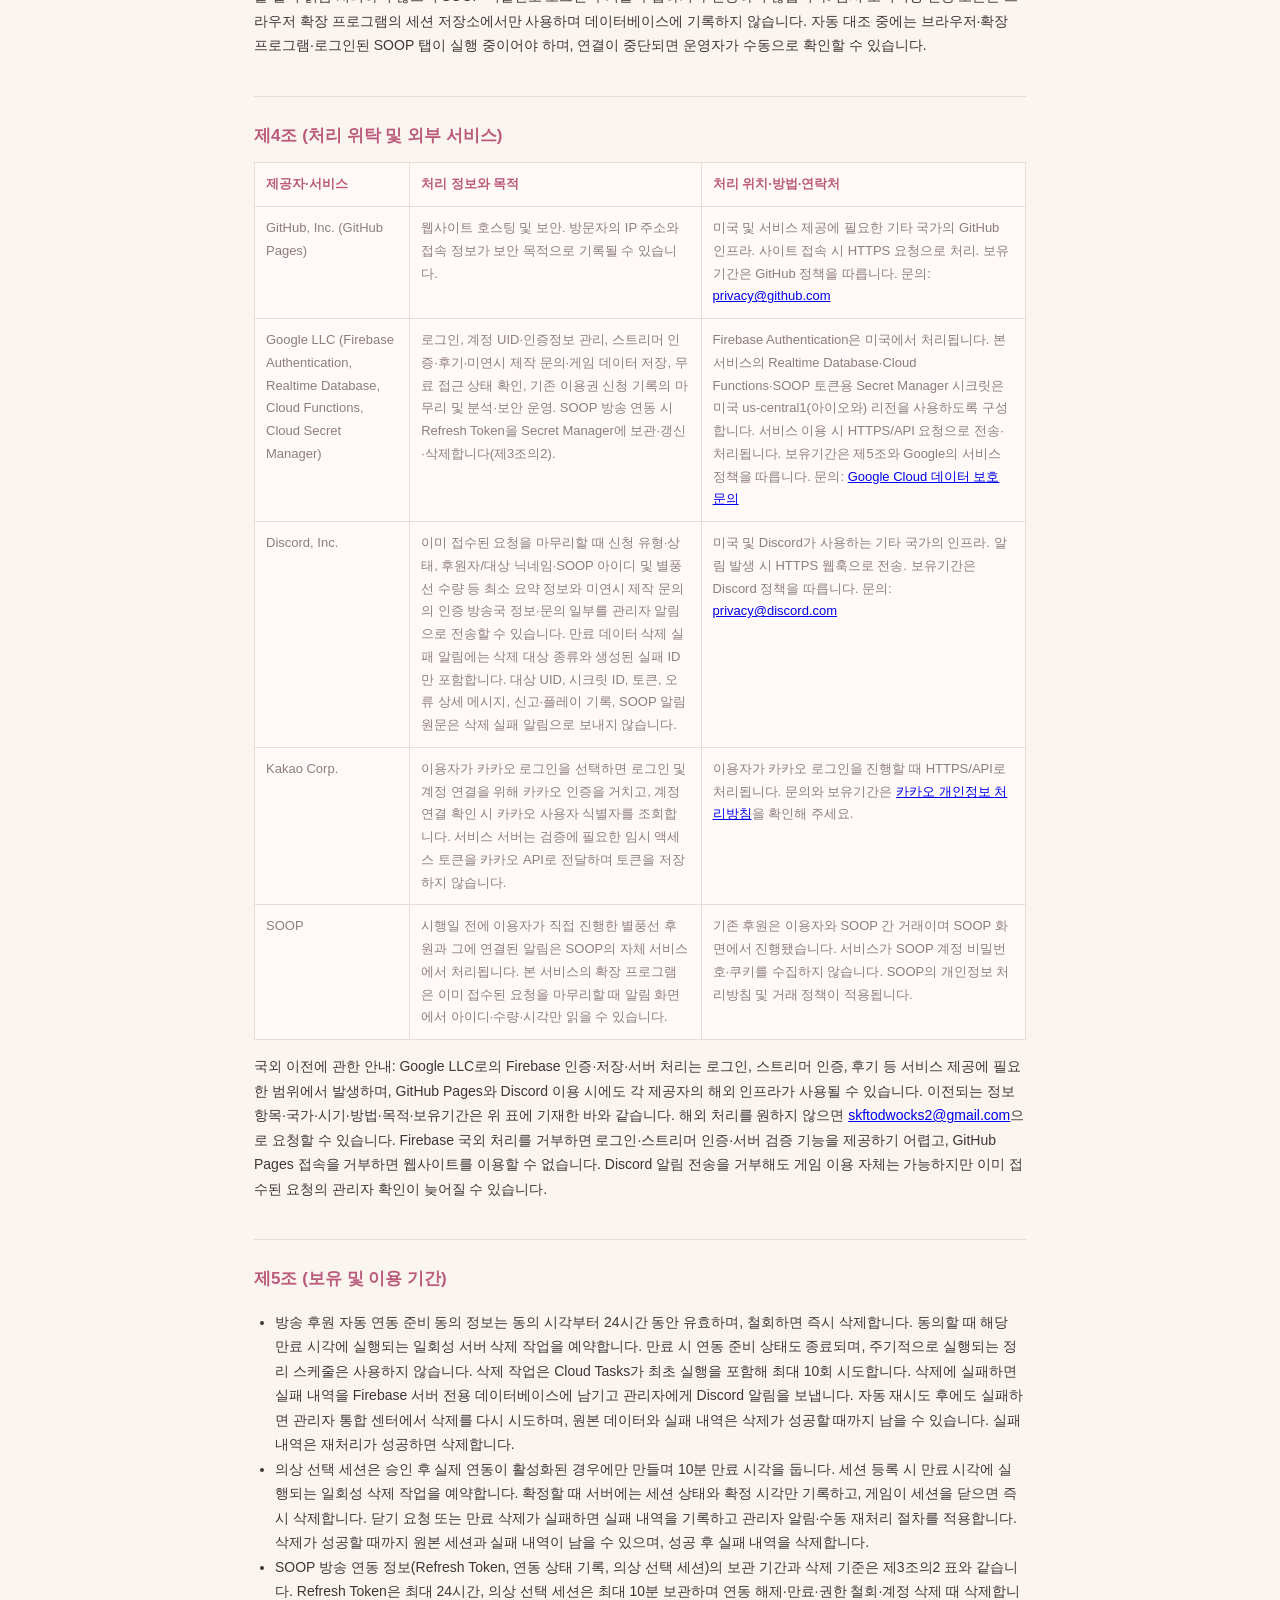
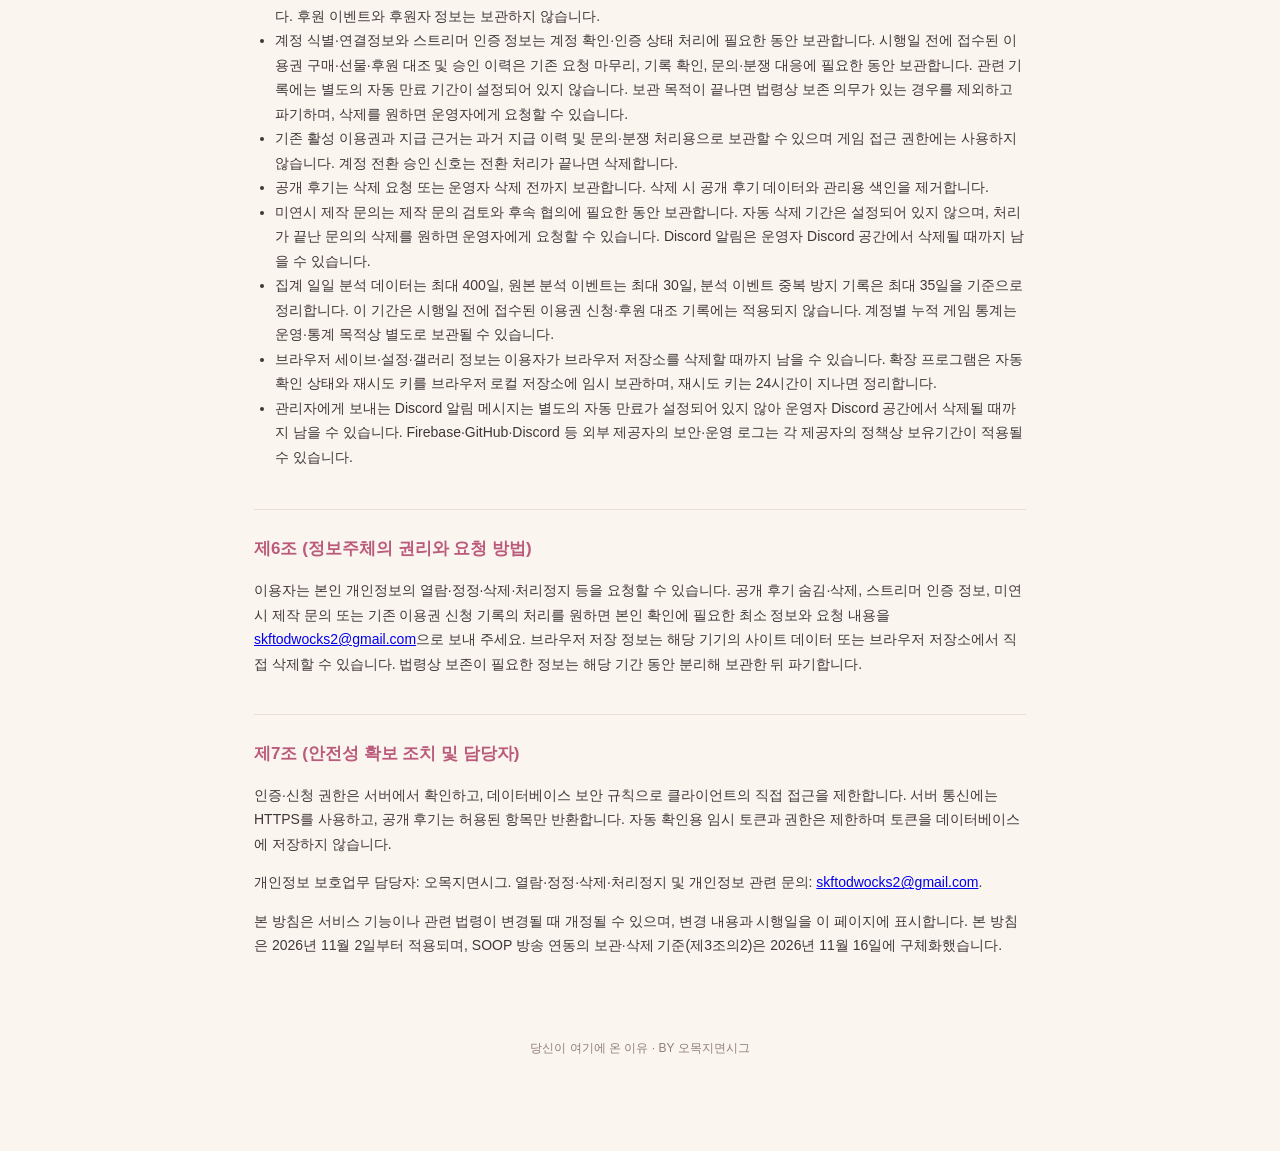
==== commit 43a6fe7f: "정책 문서: 서비스 운영 시작일·최초 시행일·현재 버전 시행일 표시 Co-Authored-By: Claude Opus 5.5 <noreply@anthropic.com> Claude" ====
--- a/privacy.html
+++ b/privacy.html
@@ -15,7 +15,7 @@
 <body>
 <div class="top"><a href="index.html">← 게임으로 돌아가기</a></div>
 <main>
-  <header class="hero"><p class="eyebrow">Privacy Policy</p><h1>개인정보 처리방침</h1><p>당신이 여기에 온 이유 · 시행일: 2026-11-02 · 최종 개정: 2026-11-16</p></header>
+  <header class="hero"><p class="eyebrow">Privacy Policy</p><h1>개인정보 처리방침</h1><p>당신이 여기에 온 이유 · 서비스 운영 시작·최초 시행일: 2026-09-28 · 현재 버전 시행일: 2026-11-02 · 최종 개정: 2026-11-16</p></header>
   <div class="doc">
     <section>
       <h2>제1조 (기본 원칙)</h2>
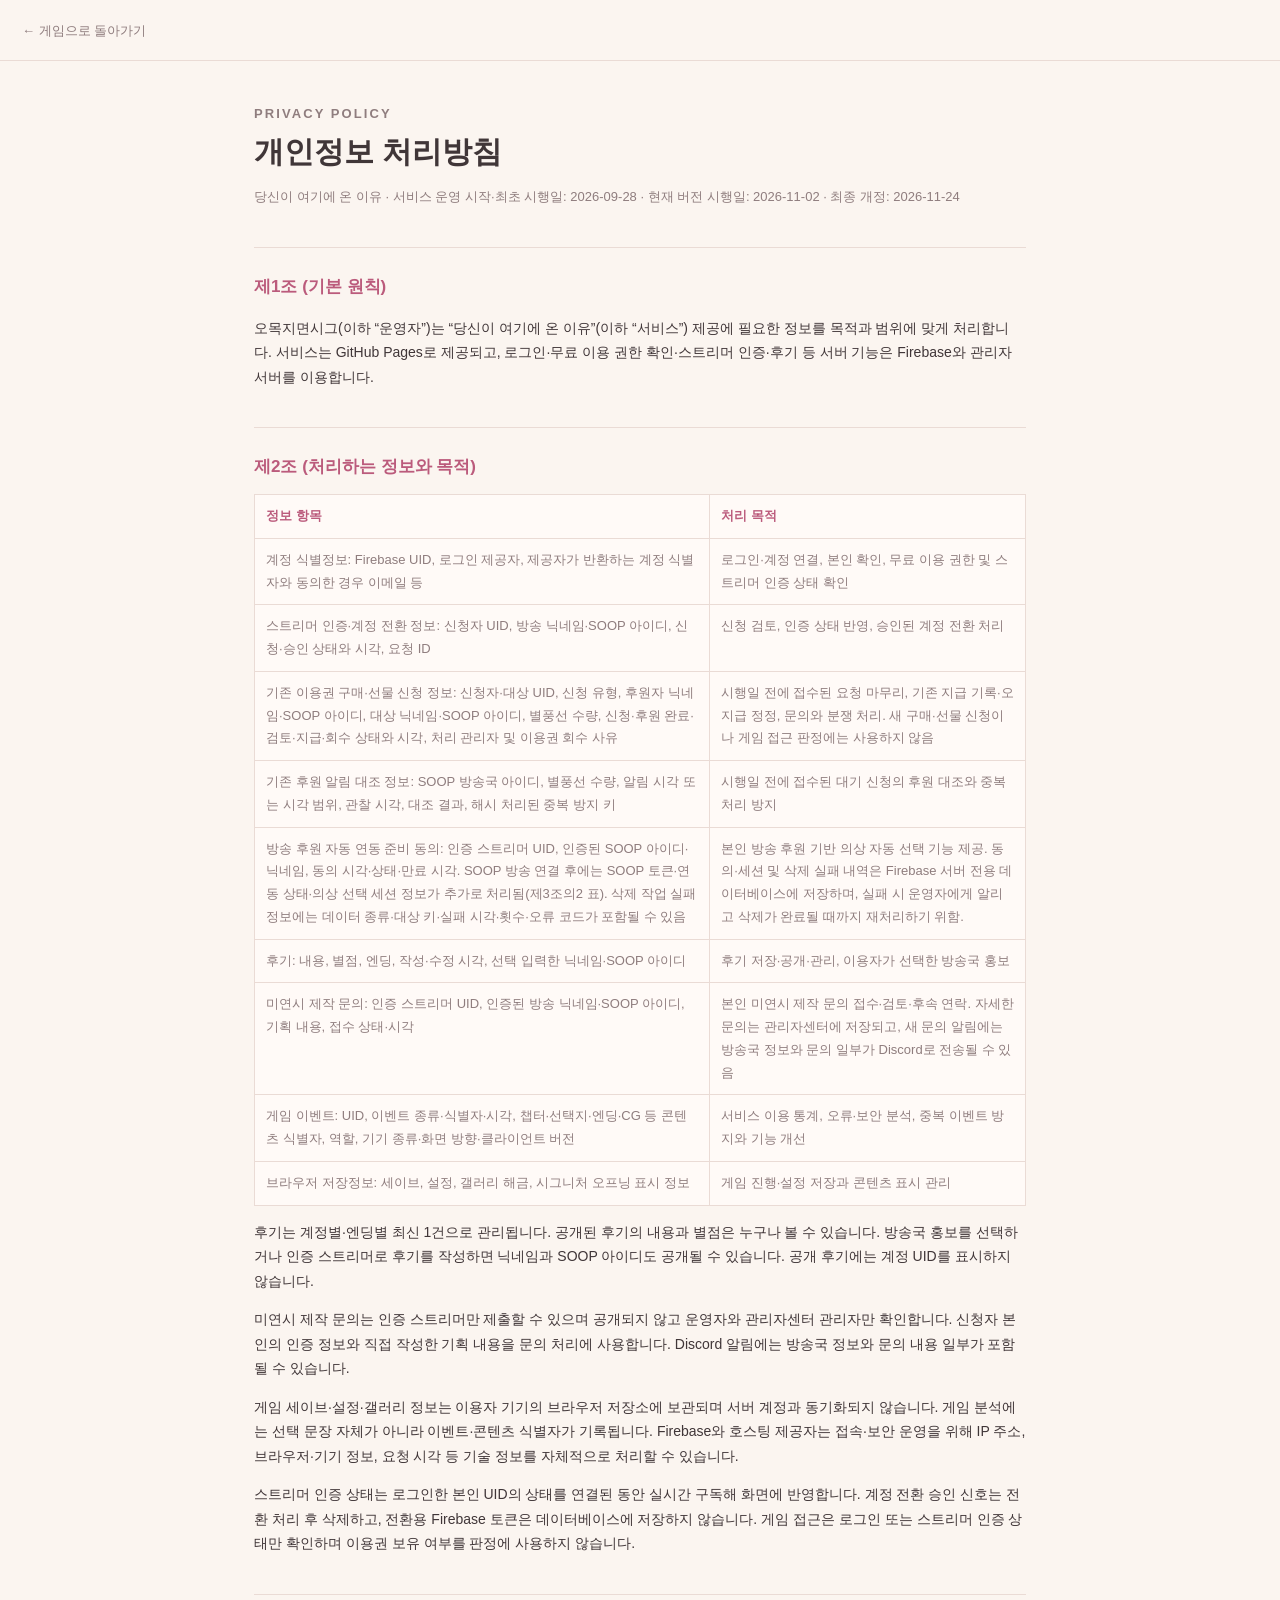
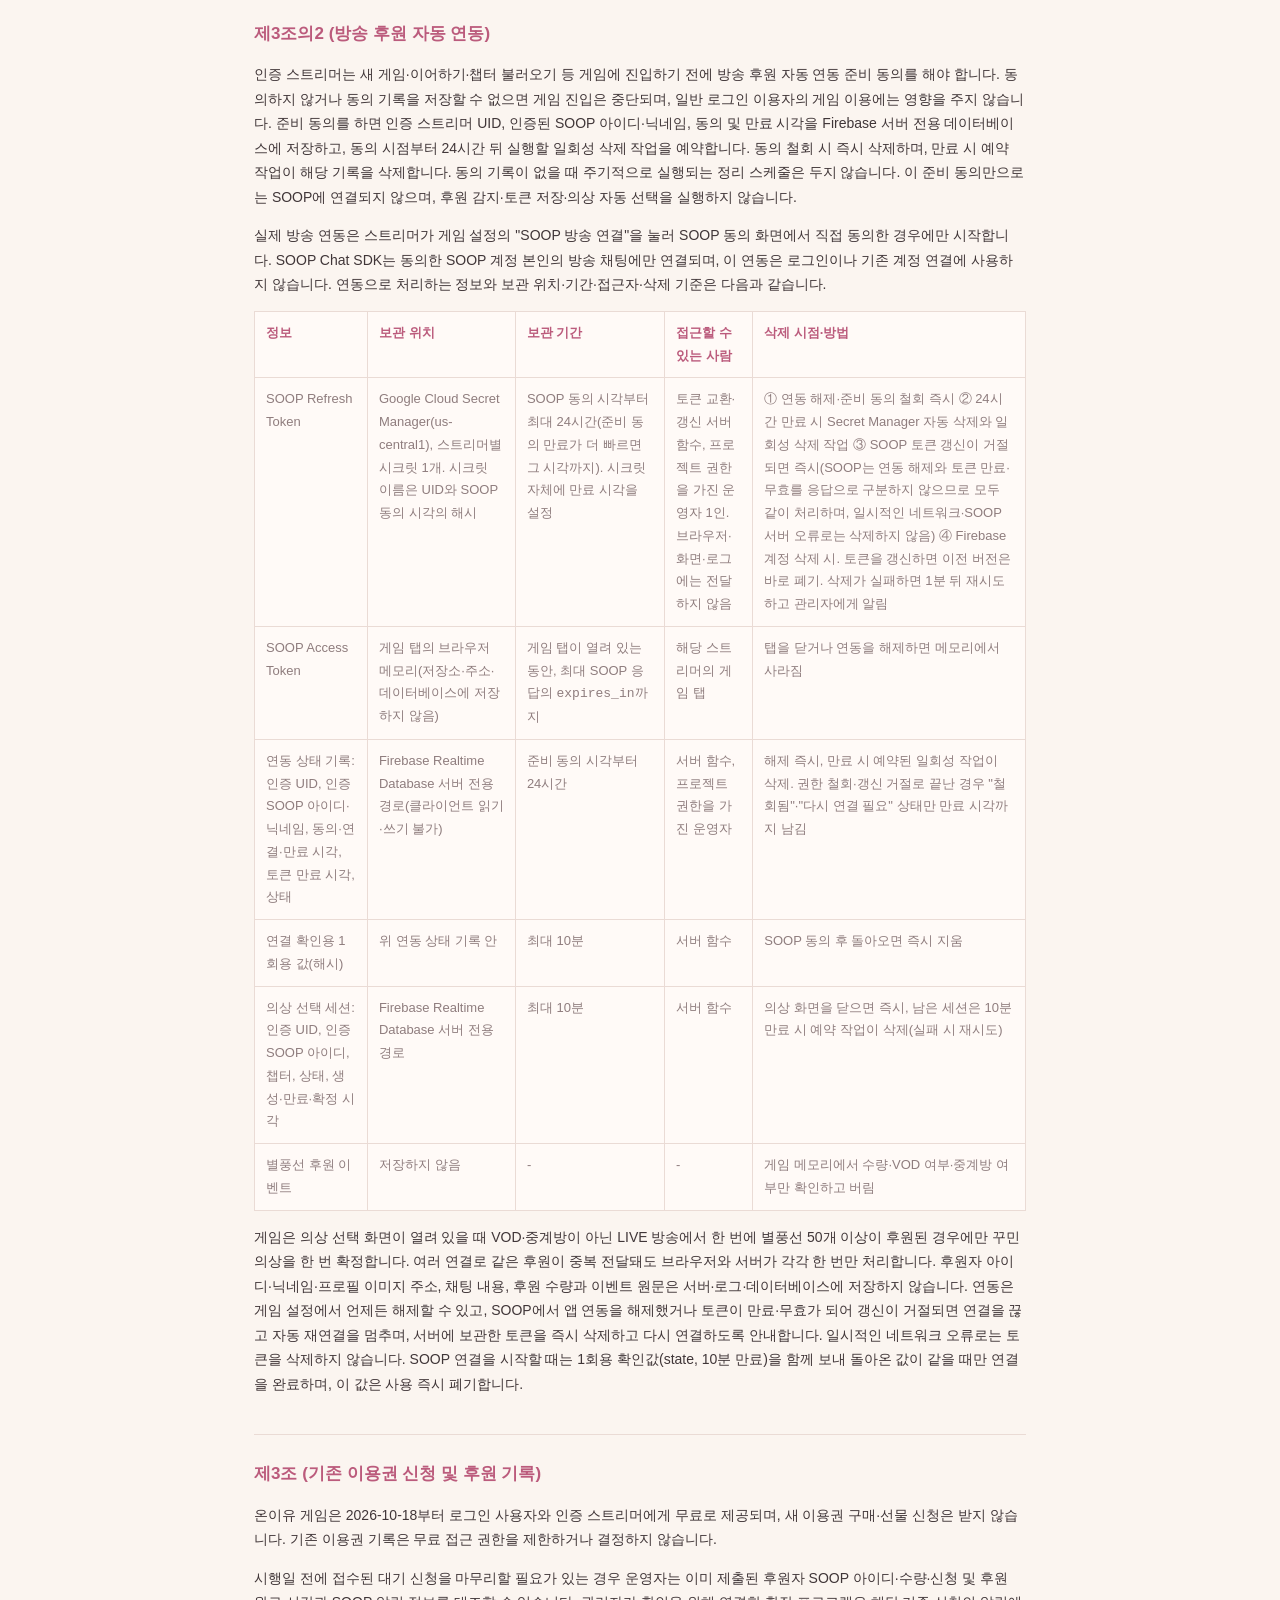
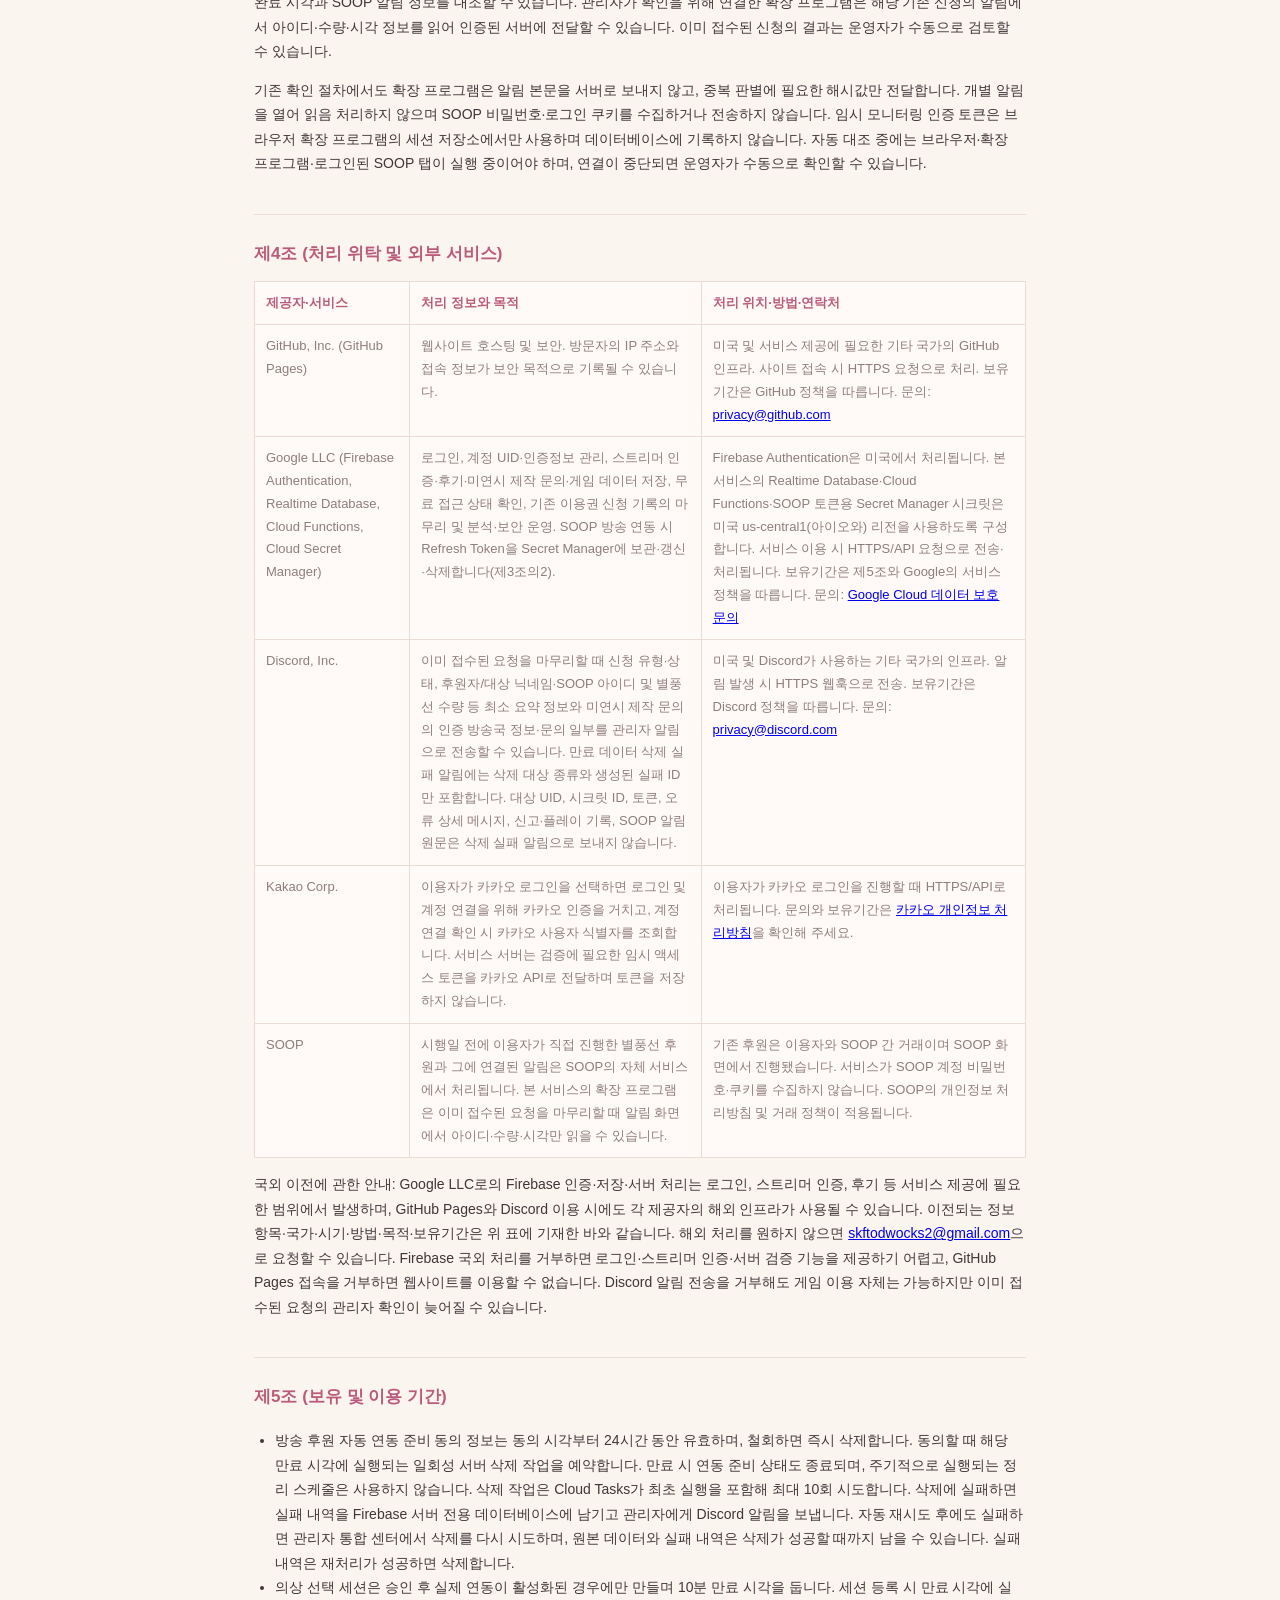
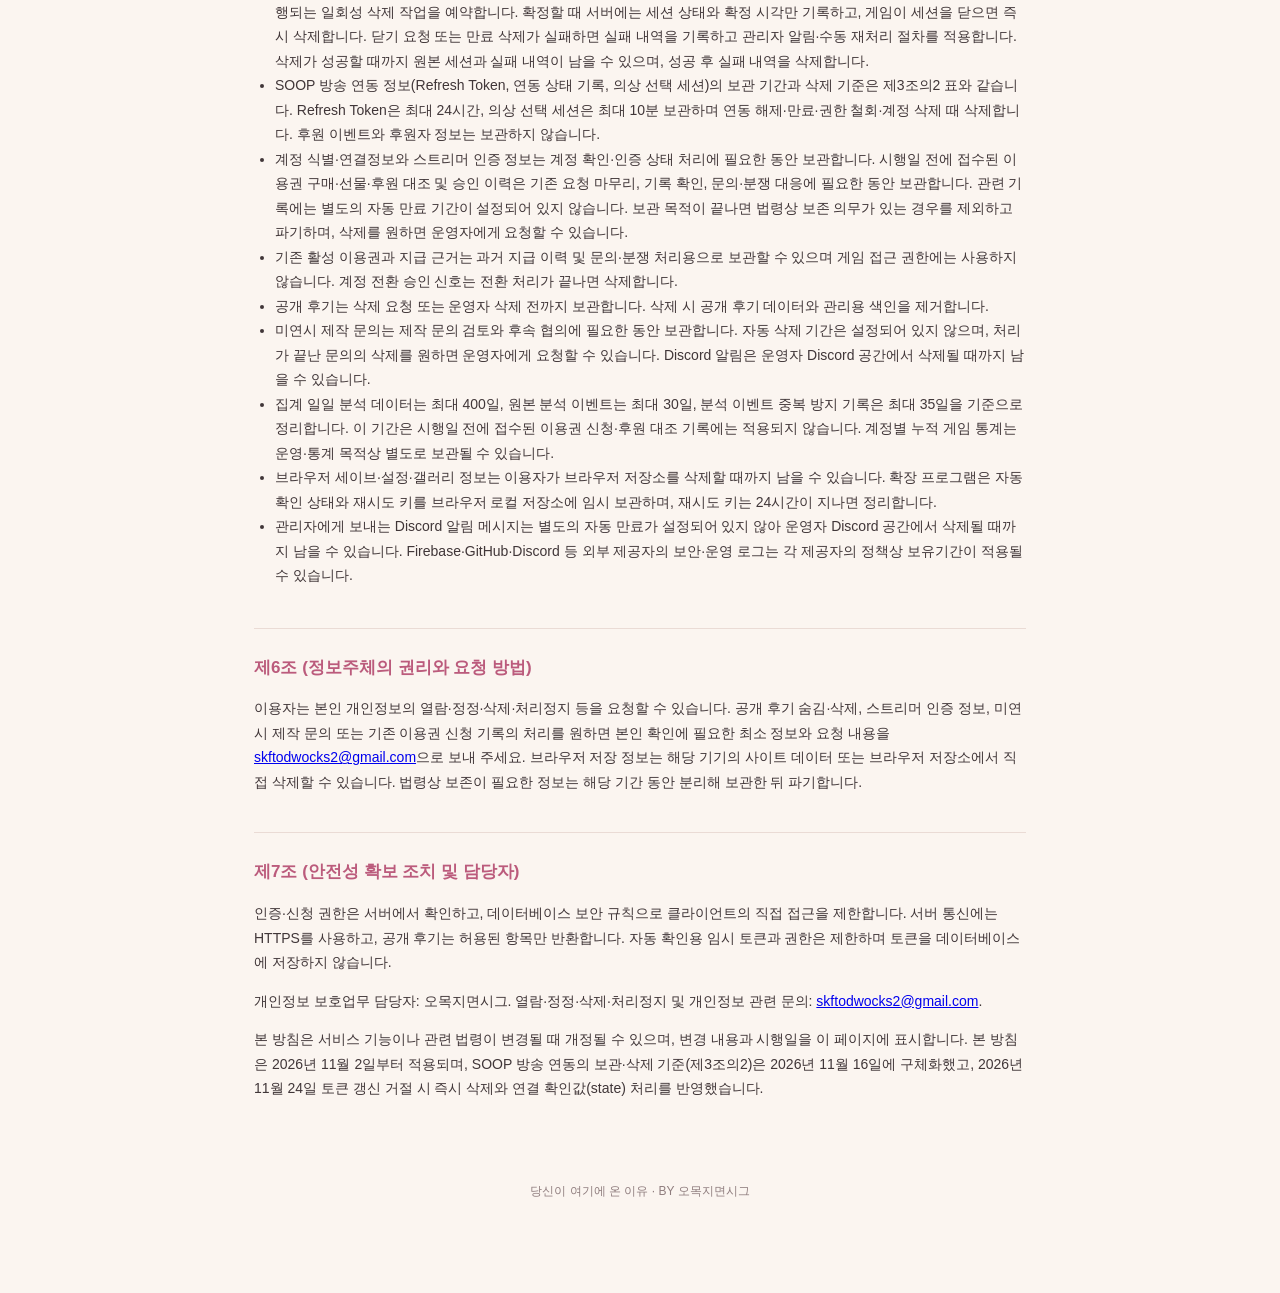
==== commit 5f2f4bbd: "처리방침: SOOP 토큰 갱신 거절 시 즉시 삭제, 연결 확인값(state) 처리 반영 Co-Authored-By: Claude Opus 5.5 <noreply@anthropic." ====
--- a/privacy.html
+++ b/privacy.html
@@ -15,7 +15,7 @@
 <body>
 <div class="top"><a href="index.html">← 게임으로 돌아가기</a></div>
 <main>
-  <header class="hero"><p class="eyebrow">Privacy Policy</p><h1>개인정보 처리방침</h1><p>당신이 여기에 온 이유 · 서비스 운영 시작·최초 시행일: 2026-09-28 · 현재 버전 시행일: 2026-11-02 · 최종 개정: 2026-11-16</p></header>
+  <header class="hero"><p class="eyebrow">Privacy Policy</p><h1>개인정보 처리방침</h1><p>당신이 여기에 온 이유 · 서비스 운영 시작·최초 시행일: 2026-09-28 · 현재 버전 시행일: 2026-11-02 · 최종 개정: 2026-11-24</p></header>
   <div class="doc">
     <section>
       <h2>제1조 (기본 원칙)</h2>
@@ -48,14 +48,14 @@
       <p>실제 방송 연동은 스트리머가 게임 설정의 "SOOP 방송 연결"을 눌러 SOOP 동의 화면에서 직접 동의한 경우에만 시작합니다. SOOP Chat SDK는 동의한 SOOP 계정 본인의 방송 채팅에만 연결되며, 이 연동은 로그인이나 기존 계정 연결에 사용하지 않습니다. 연동으로 처리하는 정보와 보관 위치·기간·접근자·삭제 기준은 다음과 같습니다.</p>
       <table>
         <tr><th>정보</th><th>보관 위치</th><th>보관 기간</th><th>접근할 수 있는 사람</th><th>삭제 시점·방법</th></tr>
-        <tr><td>SOOP Refresh Token</td><td>Google Cloud Secret Manager(us-central1), 스트리머별 시크릿 1개. 시크릿 이름은 UID와 SOOP 동의 시각의 해시</td><td>SOOP 동의 시각부터 최대 24시간(준비 동의 만료가 더 빠르면 그 시각까지). 시크릿 자체에 만료 시각을 설정</td><td>토큰 교환·갱신 서버 함수, 프로젝트 권한을 가진 운영자 1인. 브라우저·화면·로그에는 전달하지 않음</td><td>① 연동 해제·준비 동의 철회 즉시 ② 24시간 만료 시 Secret Manager 자동 삭제와 일회성 삭제 작업 ③ SOOP 갱신 응답이 권한 철회로 확인되면 즉시 ④ Firebase 계정 삭제 시. 토큰을 갱신하면 이전 버전은 바로 폐기. 삭제가 실패하면 1분 뒤 재시도하고 관리자에게 알림</td></tr>
+        <tr><td>SOOP Refresh Token</td><td>Google Cloud Secret Manager(us-central1), 스트리머별 시크릿 1개. 시크릿 이름은 UID와 SOOP 동의 시각의 해시</td><td>SOOP 동의 시각부터 최대 24시간(준비 동의 만료가 더 빠르면 그 시각까지). 시크릿 자체에 만료 시각을 설정</td><td>토큰 교환·갱신 서버 함수, 프로젝트 권한을 가진 운영자 1인. 브라우저·화면·로그에는 전달하지 않음</td><td>① 연동 해제·준비 동의 철회 즉시 ② 24시간 만료 시 Secret Manager 자동 삭제와 일회성 삭제 작업 ③ SOOP 토큰 갱신이 거절되면 즉시(SOOP는 연동 해제와 토큰 만료·무효를 응답으로 구분하지 않으므로 모두 같이 처리하며, 일시적인 네트워크·SOOP 서버 오류로는 삭제하지 않음) ④ Firebase 계정 삭제 시. 토큰을 갱신하면 이전 버전은 바로 폐기. 삭제가 실패하면 1분 뒤 재시도하고 관리자에게 알림</td></tr>
         <tr><td>SOOP Access Token</td><td>게임 탭의 브라우저 메모리(저장소·주소·데이터베이스에 저장하지 않음)</td><td>게임 탭이 열려 있는 동안, 최대 SOOP 응답의 <code>expires_in</code>까지</td><td>해당 스트리머의 게임 탭</td><td>탭을 닫거나 연동을 해제하면 메모리에서 사라짐</td></tr>
-        <tr><td>연동 상태 기록: 인증 UID, 인증 SOOP 아이디·닉네임, 동의·연결·만료 시각, 토큰 만료 시각, 상태</td><td>Firebase Realtime Database 서버 전용 경로(클라이언트 읽기·쓰기 불가)</td><td>준비 동의 시각부터 24시간</td><td>서버 함수, 프로젝트 권한을 가진 운영자</td><td>해제 즉시, 만료 시 예약된 일회성 작업이 삭제. 권한 철회로 끝난 경우 "철회됨" 상태만 만료 시각까지 남김</td></tr>
+        <tr><td>연동 상태 기록: 인증 UID, 인증 SOOP 아이디·닉네임, 동의·연결·만료 시각, 토큰 만료 시각, 상태</td><td>Firebase Realtime Database 서버 전용 경로(클라이언트 읽기·쓰기 불가)</td><td>준비 동의 시각부터 24시간</td><td>서버 함수, 프로젝트 권한을 가진 운영자</td><td>해제 즉시, 만료 시 예약된 일회성 작업이 삭제. 권한 철회·갱신 거절로 끝난 경우 "철회됨"·"다시 연결 필요" 상태만 만료 시각까지 남김</td></tr>
         <tr><td>연결 확인용 1회용 값(해시)</td><td>위 연동 상태 기록 안</td><td>최대 10분</td><td>서버 함수</td><td>SOOP 동의 후 돌아오면 즉시 지움</td></tr>
         <tr><td>의상 선택 세션: 인증 UID, 인증 SOOP 아이디, 챕터, 상태, 생성·만료·확정 시각</td><td>Firebase Realtime Database 서버 전용 경로</td><td>최대 10분</td><td>서버 함수</td><td>의상 화면을 닫으면 즉시, 남은 세션은 10분 만료 시 예약 작업이 삭제(실패 시 재시도)</td></tr>
         <tr><td>별풍선 후원 이벤트</td><td>저장하지 않음</td><td>-</td><td>-</td><td>게임 메모리에서 수량·VOD 여부·중계방 여부만 확인하고 버림</td></tr>
       </table>
-      <p>게임은 의상 선택 화면이 열려 있을 때 VOD·중계방이 아닌 LIVE 방송에서 한 번에 별풍선 50개 이상이 후원된 경우에만 꾸민 의상을 한 번 확정합니다. 여러 연결로 같은 후원이 중복 전달돼도 브라우저와 서버가 각각 한 번만 처리합니다. 후원자 아이디·닉네임·프로필 이미지 주소, 채팅 내용, 후원 수량과 이벤트 원문은 서버·로그·데이터베이스에 저장하지 않습니다. 연동은 게임 설정에서 언제든 해제할 수 있고, SOOP에서 앱 연동을 해제한 경우 다음 토큰 갱신이 거절되면 연결을 끊고 자동 재연결을 멈춥니다. 서버 토큰은 SOOP가 안내한 해제 응답이면 즉시, 그 밖의 인증 거절이면 늦어도 24시간 만료 때 삭제합니다.</p>
+      <p>게임은 의상 선택 화면이 열려 있을 때 VOD·중계방이 아닌 LIVE 방송에서 한 번에 별풍선 50개 이상이 후원된 경우에만 꾸민 의상을 한 번 확정합니다. 여러 연결로 같은 후원이 중복 전달돼도 브라우저와 서버가 각각 한 번만 처리합니다. 후원자 아이디·닉네임·프로필 이미지 주소, 채팅 내용, 후원 수량과 이벤트 원문은 서버·로그·데이터베이스에 저장하지 않습니다. 연동은 게임 설정에서 언제든 해제할 수 있고, SOOP에서 앱 연동을 해제했거나 토큰이 만료·무효가 되어 갱신이 거절되면 연결을 끊고 자동 재연결을 멈추며, 서버에 보관한 토큰을 즉시 삭제하고 다시 연결하도록 안내합니다. 일시적인 네트워크 오류로는 토큰을 삭제하지 않습니다. SOOP 연결을 시작할 때는 1회용 확인값(state, 10분 만료)을 함께 보내 돌아온 값이 같을 때만 연결을 완료하며, 이 값은 사용 즉시 폐기합니다.</p>
     </section>
     <section>
       <h2>제3조 (기존 이용권 신청 및 후원 기록)</h2>
@@ -100,7 +100,7 @@
       <h2>제7조 (안전성 확보 조치 및 담당자)</h2>
       <p>인증·신청 권한은 서버에서 확인하고, 데이터베이스 보안 규칙으로 클라이언트의 직접 접근을 제한합니다. 서버 통신에는 HTTPS를 사용하고, 공개 후기는 허용된 항목만 반환합니다. 자동 확인용 임시 토큰과 권한은 제한하며 토큰을 데이터베이스에 저장하지 않습니다.</p>
       <p>개인정보 보호업무 담당자: 오목지면시그. 열람·정정·삭제·처리정지 및 개인정보 관련 문의: <a href="mailto:skftodwocks2@gmail.com">skftodwocks2@gmail.com</a>.</p>
-      <p>본 방침은 서비스 기능이나 관련 법령이 변경될 때 개정될 수 있으며, 변경 내용과 시행일을 이 페이지에 표시합니다. 본 방침은 2026년 11월 2일부터 적용되며, SOOP 방송 연동의 보관·삭제 기준(제3조의2)은 2026년 11월 16일에 구체화했습니다.</p>
+      <p>본 방침은 서비스 기능이나 관련 법령이 변경될 때 개정될 수 있으며, 변경 내용과 시행일을 이 페이지에 표시합니다. 본 방침은 2026년 11월 2일부터 적용되며, SOOP 방송 연동의 보관·삭제 기준(제3조의2)은 2026년 11월 16일에 구체화했고, 2026년 11월 24일 토큰 갱신 거절 시 즉시 삭제와 연결 확인값(state) 처리를 반영했습니다.</p>
     </section>
   </div>
   <p class="foot">당신이 여기에 온 이유 · BY 오목지면시그</p>
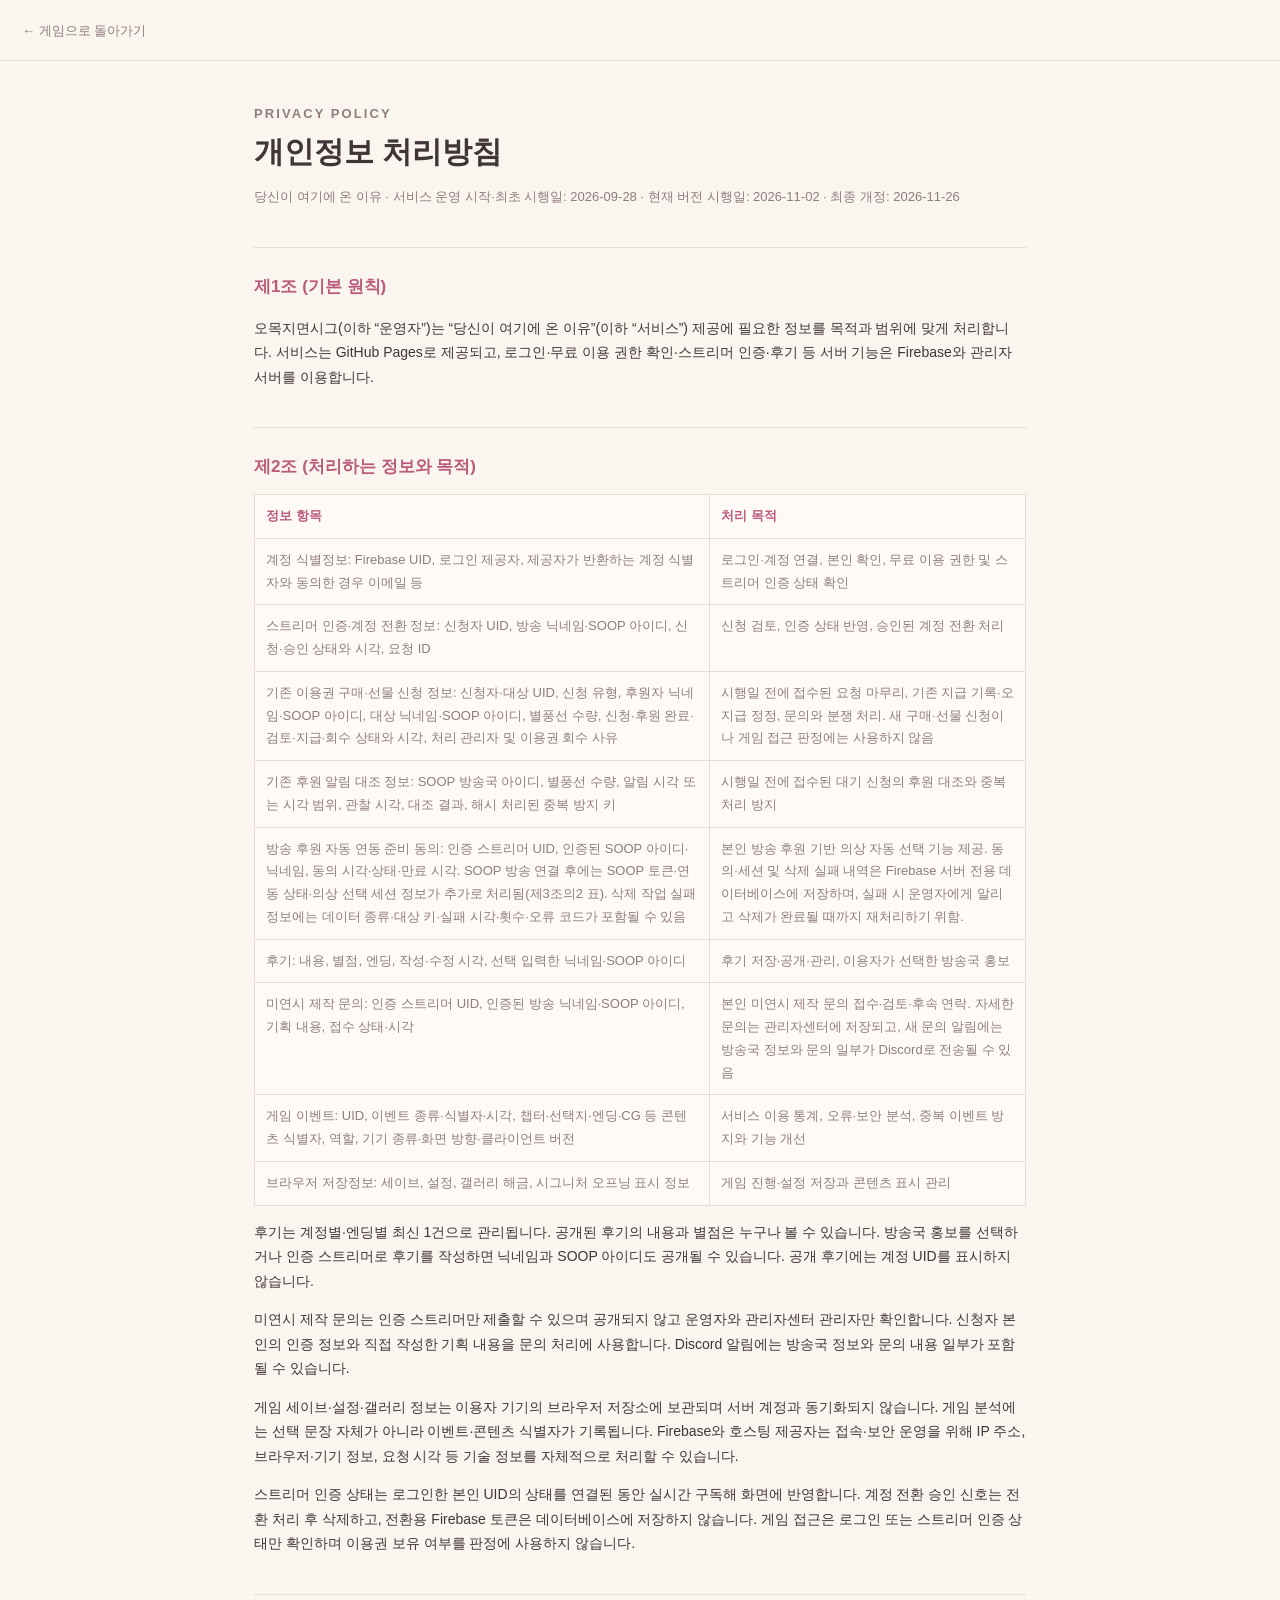
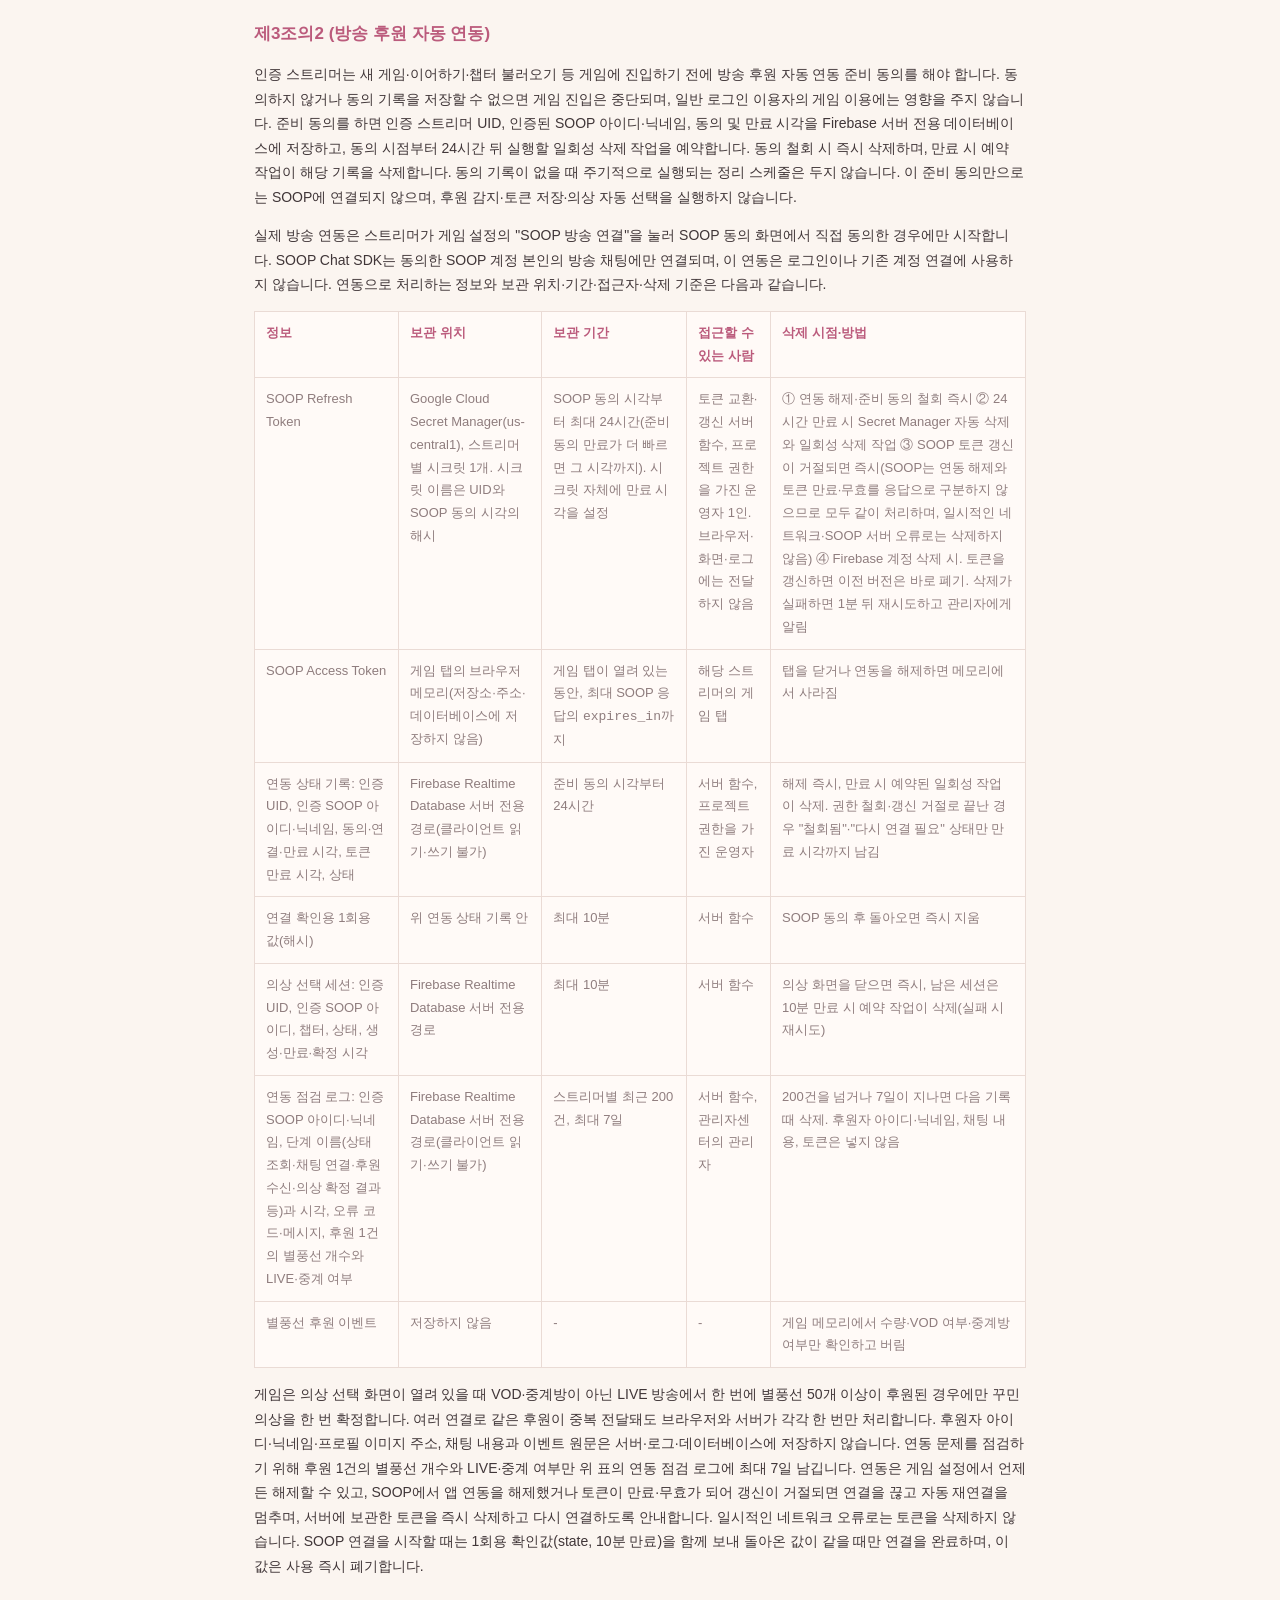
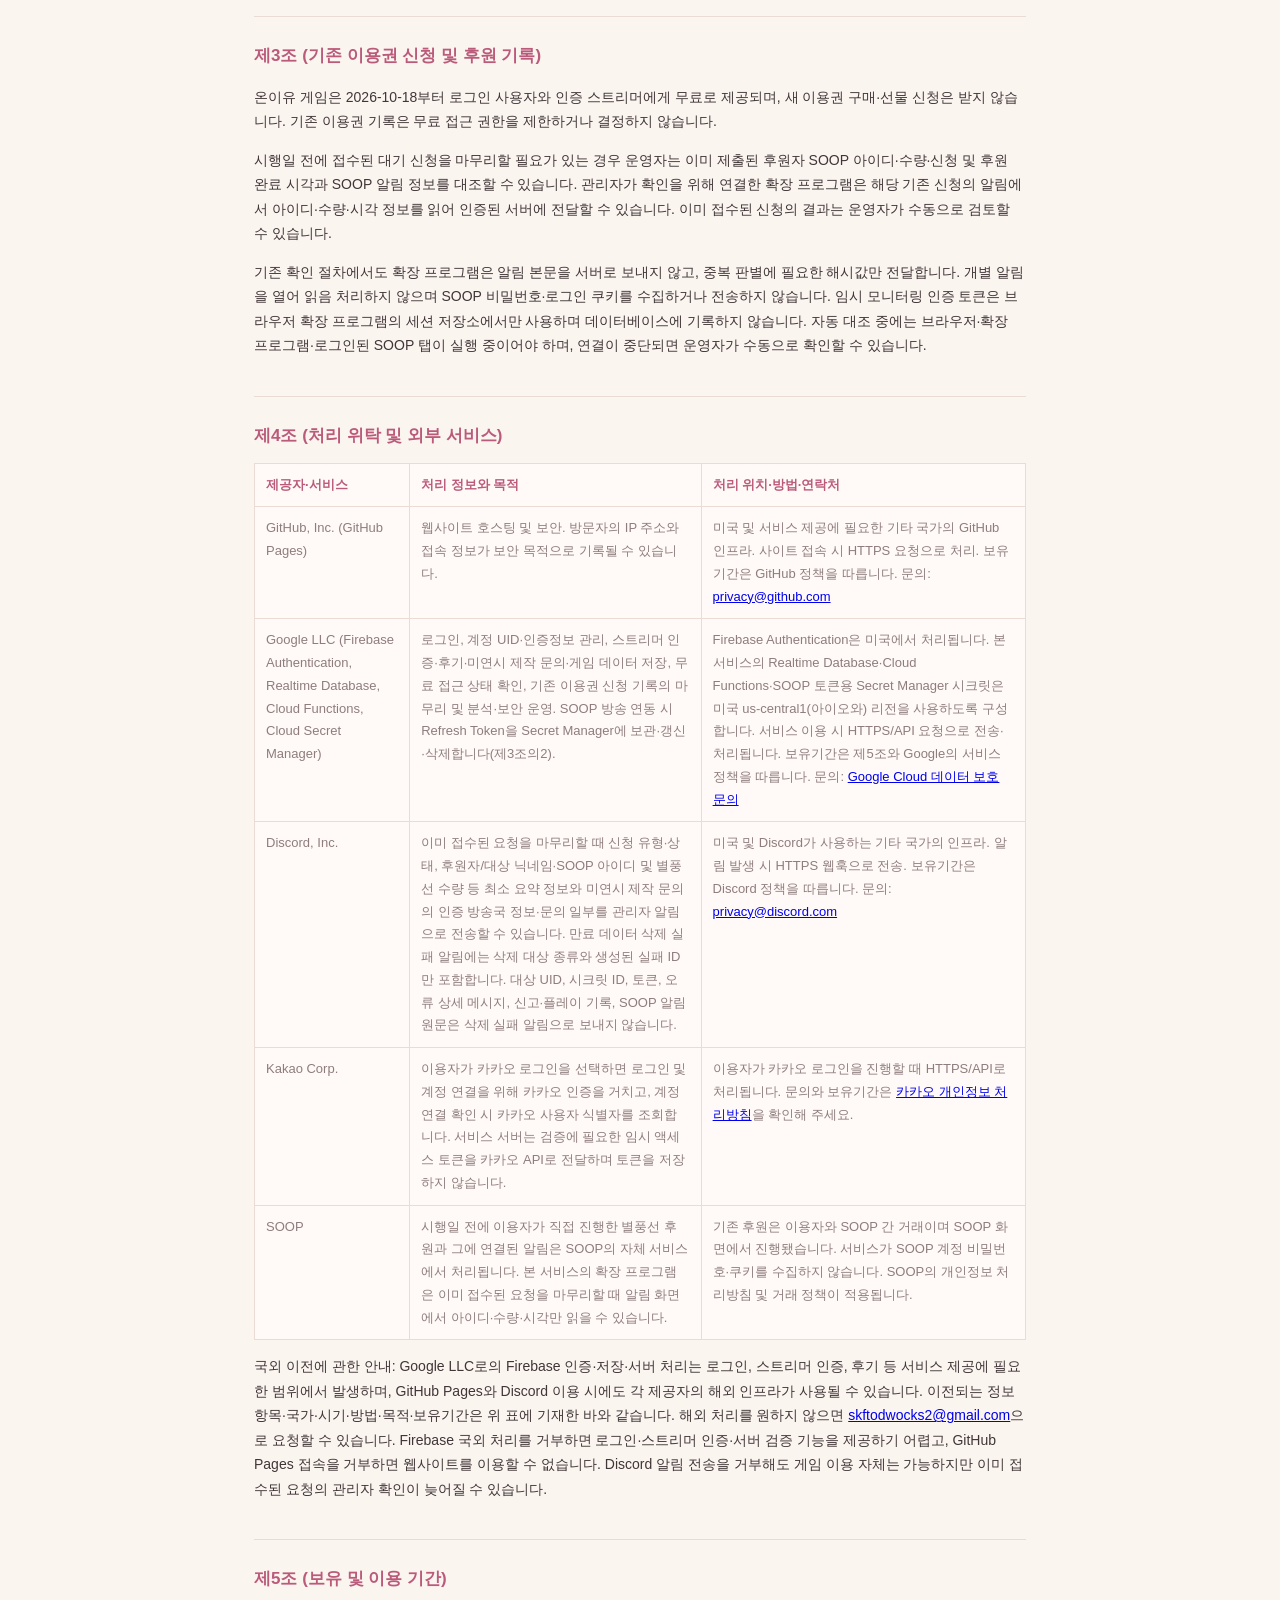
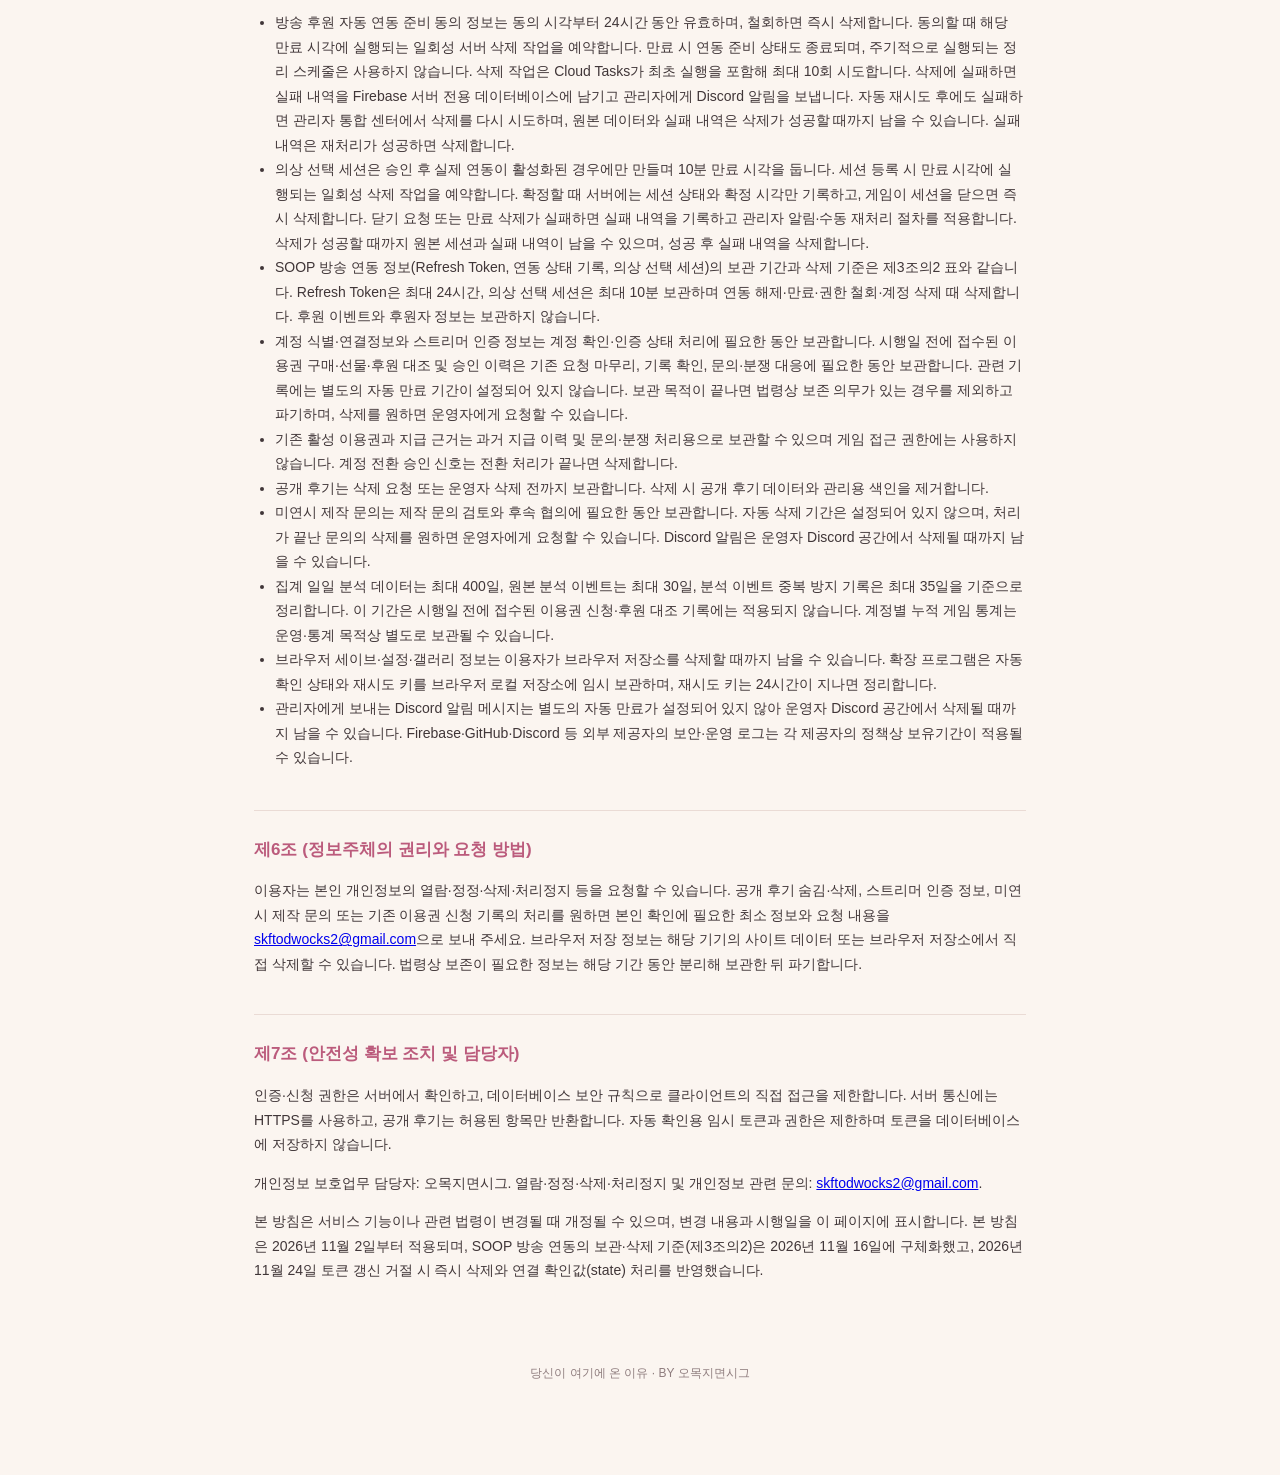
==== commit c0ebd26e: "후원 연동 점검 로그 전송·처리방침 반영, 호감도 선택지 16개(약 31%)를 화면 2번 자리로 Co-Authored-By: Claude Opus 5.5 <noreply@anthr" ====
--- a/privacy.html
+++ b/privacy.html
@@ -15,7 +15,7 @@
 <body>
 <div class="top"><a href="index.html">← 게임으로 돌아가기</a></div>
 <main>
-  <header class="hero"><p class="eyebrow">Privacy Policy</p><h1>개인정보 처리방침</h1><p>당신이 여기에 온 이유 · 서비스 운영 시작·최초 시행일: 2026-09-28 · 현재 버전 시행일: 2026-11-02 · 최종 개정: 2026-11-24</p></header>
+  <header class="hero"><p class="eyebrow">Privacy Policy</p><h1>개인정보 처리방침</h1><p>당신이 여기에 온 이유 · 서비스 운영 시작·최초 시행일: 2026-09-28 · 현재 버전 시행일: 2026-11-02 · 최종 개정: 2026-11-26</p></header>
   <div class="doc">
     <section>
       <h2>제1조 (기본 원칙)</h2>
@@ -53,9 +53,10 @@
         <tr><td>연동 상태 기록: 인증 UID, 인증 SOOP 아이디·닉네임, 동의·연결·만료 시각, 토큰 만료 시각, 상태</td><td>Firebase Realtime Database 서버 전용 경로(클라이언트 읽기·쓰기 불가)</td><td>준비 동의 시각부터 24시간</td><td>서버 함수, 프로젝트 권한을 가진 운영자</td><td>해제 즉시, 만료 시 예약된 일회성 작업이 삭제. 권한 철회·갱신 거절로 끝난 경우 "철회됨"·"다시 연결 필요" 상태만 만료 시각까지 남김</td></tr>
         <tr><td>연결 확인용 1회용 값(해시)</td><td>위 연동 상태 기록 안</td><td>최대 10분</td><td>서버 함수</td><td>SOOP 동의 후 돌아오면 즉시 지움</td></tr>
         <tr><td>의상 선택 세션: 인증 UID, 인증 SOOP 아이디, 챕터, 상태, 생성·만료·확정 시각</td><td>Firebase Realtime Database 서버 전용 경로</td><td>최대 10분</td><td>서버 함수</td><td>의상 화면을 닫으면 즉시, 남은 세션은 10분 만료 시 예약 작업이 삭제(실패 시 재시도)</td></tr>
+        <tr><td>연동 점검 로그: 인증 SOOP 아이디·닉네임, 단계 이름(상태 조회·채팅 연결·후원 수신·의상 확정 결과 등)과 시각, 오류 코드·메시지, 후원 1건의 별풍선 개수와 LIVE·중계 여부</td><td>Firebase Realtime Database 서버 전용 경로(클라이언트 읽기·쓰기 불가)</td><td>스트리머별 최근 200건, 최대 7일</td><td>서버 함수, 관리자센터의 관리자</td><td>200건을 넘거나 7일이 지나면 다음 기록 때 삭제. 후원자 아이디·닉네임, 채팅 내용, 토큰은 넣지 않음</td></tr>
         <tr><td>별풍선 후원 이벤트</td><td>저장하지 않음</td><td>-</td><td>-</td><td>게임 메모리에서 수량·VOD 여부·중계방 여부만 확인하고 버림</td></tr>
       </table>
-      <p>게임은 의상 선택 화면이 열려 있을 때 VOD·중계방이 아닌 LIVE 방송에서 한 번에 별풍선 50개 이상이 후원된 경우에만 꾸민 의상을 한 번 확정합니다. 여러 연결로 같은 후원이 중복 전달돼도 브라우저와 서버가 각각 한 번만 처리합니다. 후원자 아이디·닉네임·프로필 이미지 주소, 채팅 내용, 후원 수량과 이벤트 원문은 서버·로그·데이터베이스에 저장하지 않습니다. 연동은 게임 설정에서 언제든 해제할 수 있고, SOOP에서 앱 연동을 해제했거나 토큰이 만료·무효가 되어 갱신이 거절되면 연결을 끊고 자동 재연결을 멈추며, 서버에 보관한 토큰을 즉시 삭제하고 다시 연결하도록 안내합니다. 일시적인 네트워크 오류로는 토큰을 삭제하지 않습니다. SOOP 연결을 시작할 때는 1회용 확인값(state, 10분 만료)을 함께 보내 돌아온 값이 같을 때만 연결을 완료하며, 이 값은 사용 즉시 폐기합니다.</p>
+      <p>게임은 의상 선택 화면이 열려 있을 때 VOD·중계방이 아닌 LIVE 방송에서 한 번에 별풍선 50개 이상이 후원된 경우에만 꾸민 의상을 한 번 확정합니다. 여러 연결로 같은 후원이 중복 전달돼도 브라우저와 서버가 각각 한 번만 처리합니다. 후원자 아이디·닉네임·프로필 이미지 주소, 채팅 내용과 이벤트 원문은 서버·로그·데이터베이스에 저장하지 않습니다. 연동 문제를 점검하기 위해 후원 1건의 별풍선 개수와 LIVE·중계 여부만 위 표의 연동 점검 로그에 최대 7일 남깁니다. 연동은 게임 설정에서 언제든 해제할 수 있고, SOOP에서 앱 연동을 해제했거나 토큰이 만료·무효가 되어 갱신이 거절되면 연결을 끊고 자동 재연결을 멈추며, 서버에 보관한 토큰을 즉시 삭제하고 다시 연결하도록 안내합니다. 일시적인 네트워크 오류로는 토큰을 삭제하지 않습니다. SOOP 연결을 시작할 때는 1회용 확인값(state, 10분 만료)을 함께 보내 돌아온 값이 같을 때만 연결을 완료하며, 이 값은 사용 즉시 폐기합니다.</p>
     </section>
     <section>
       <h2>제3조 (기존 이용권 신청 및 후원 기록)</h2>
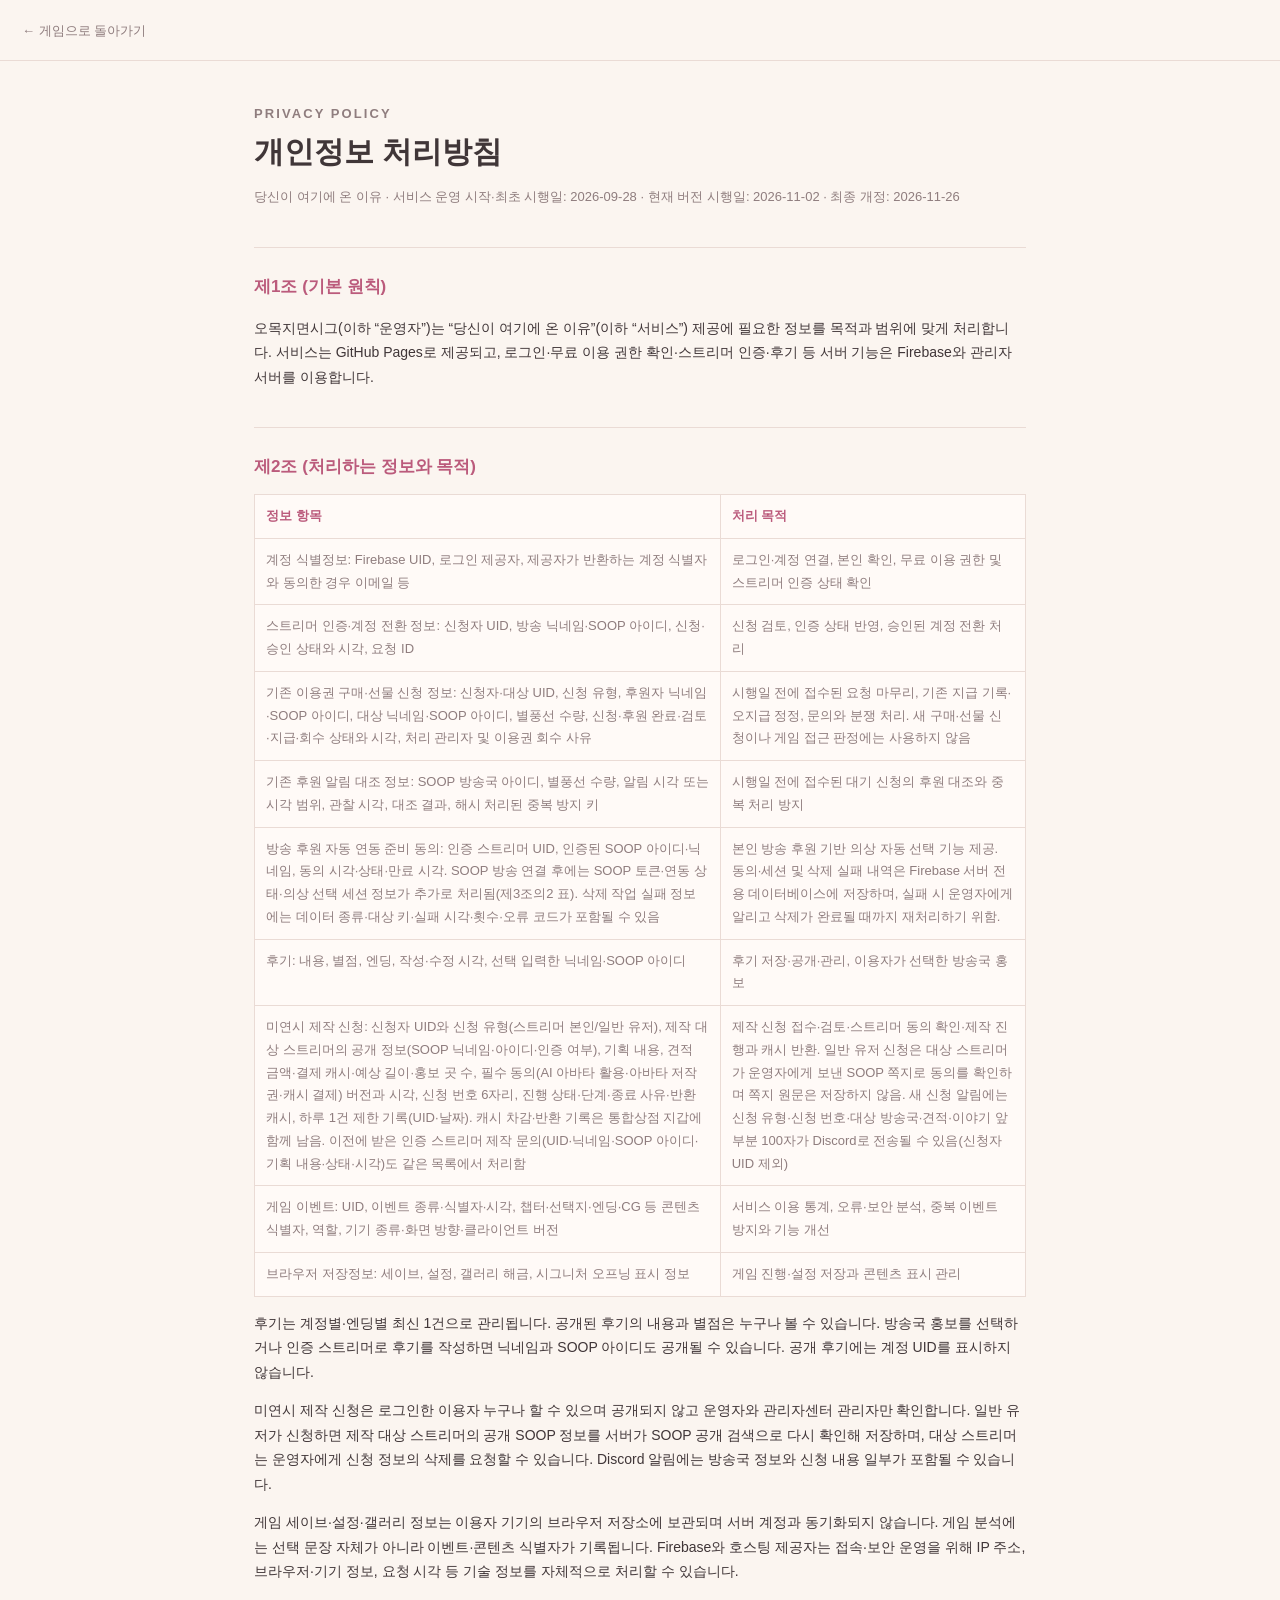
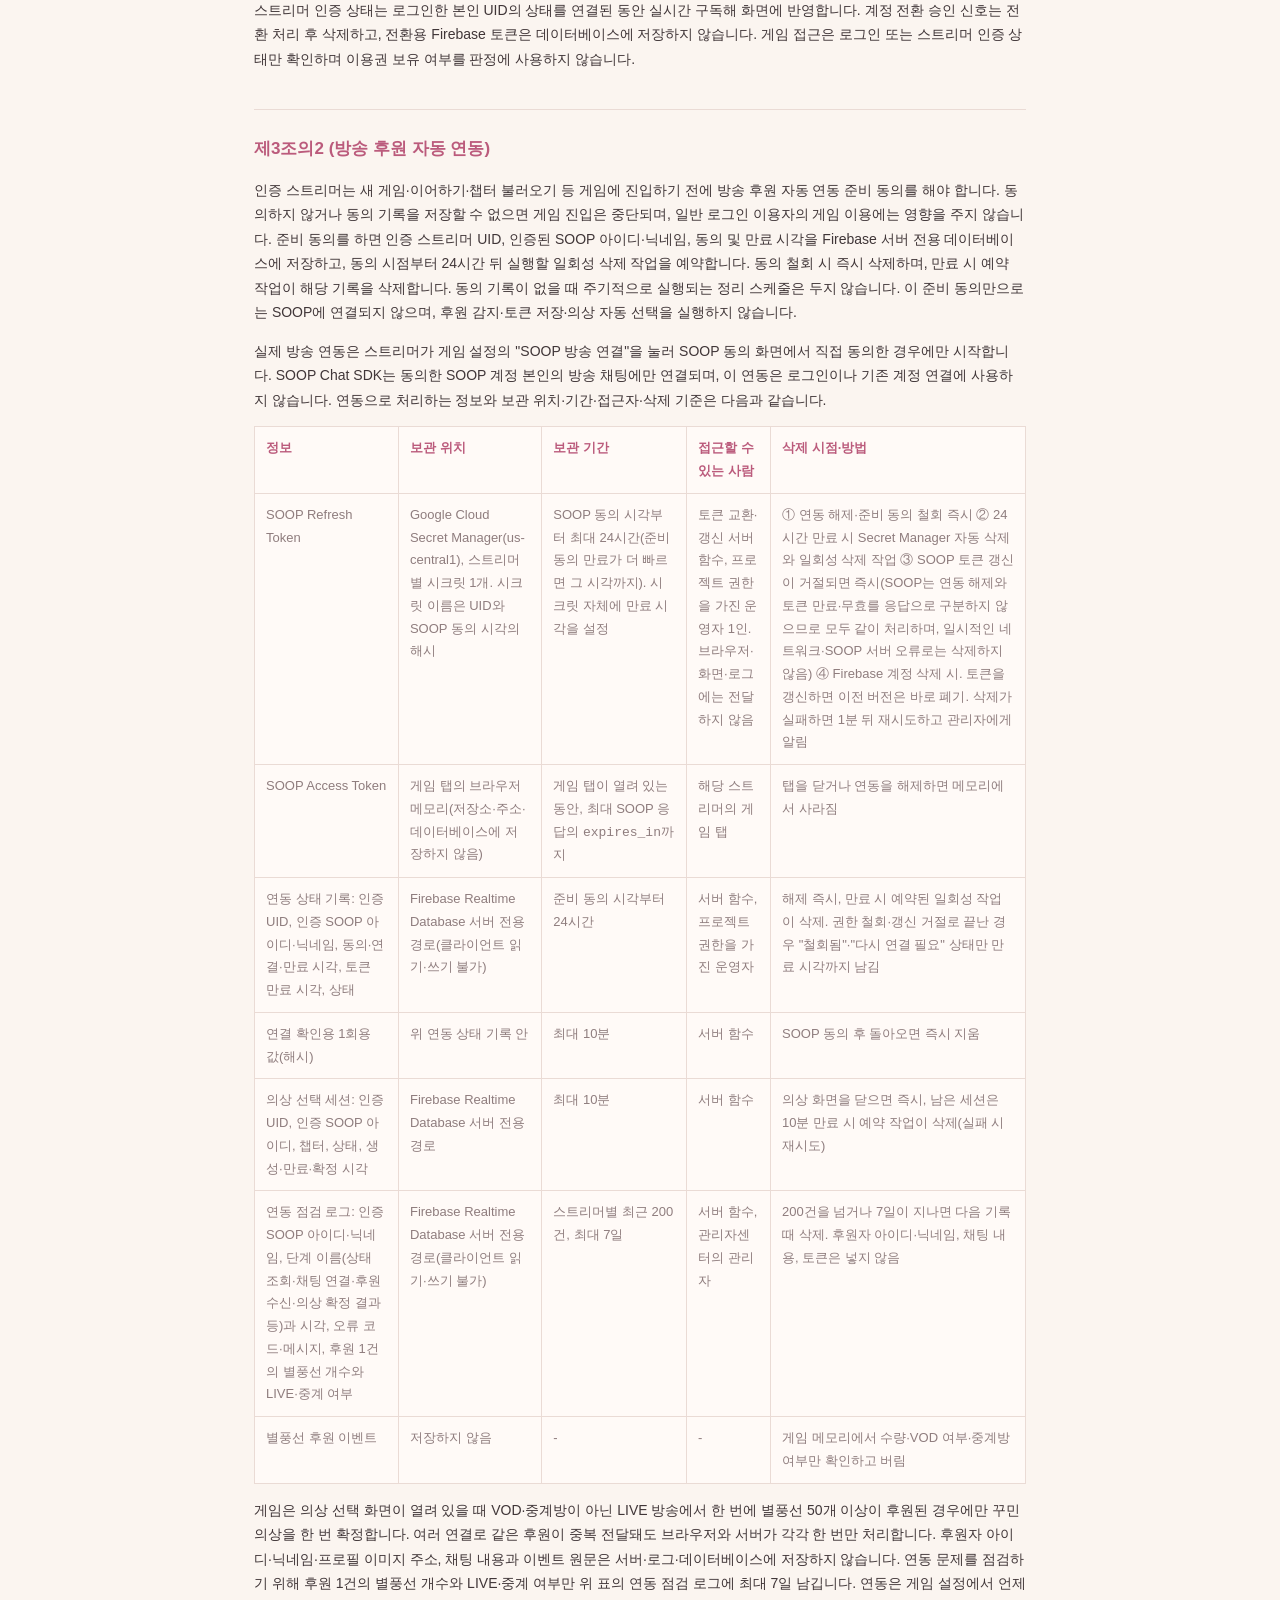
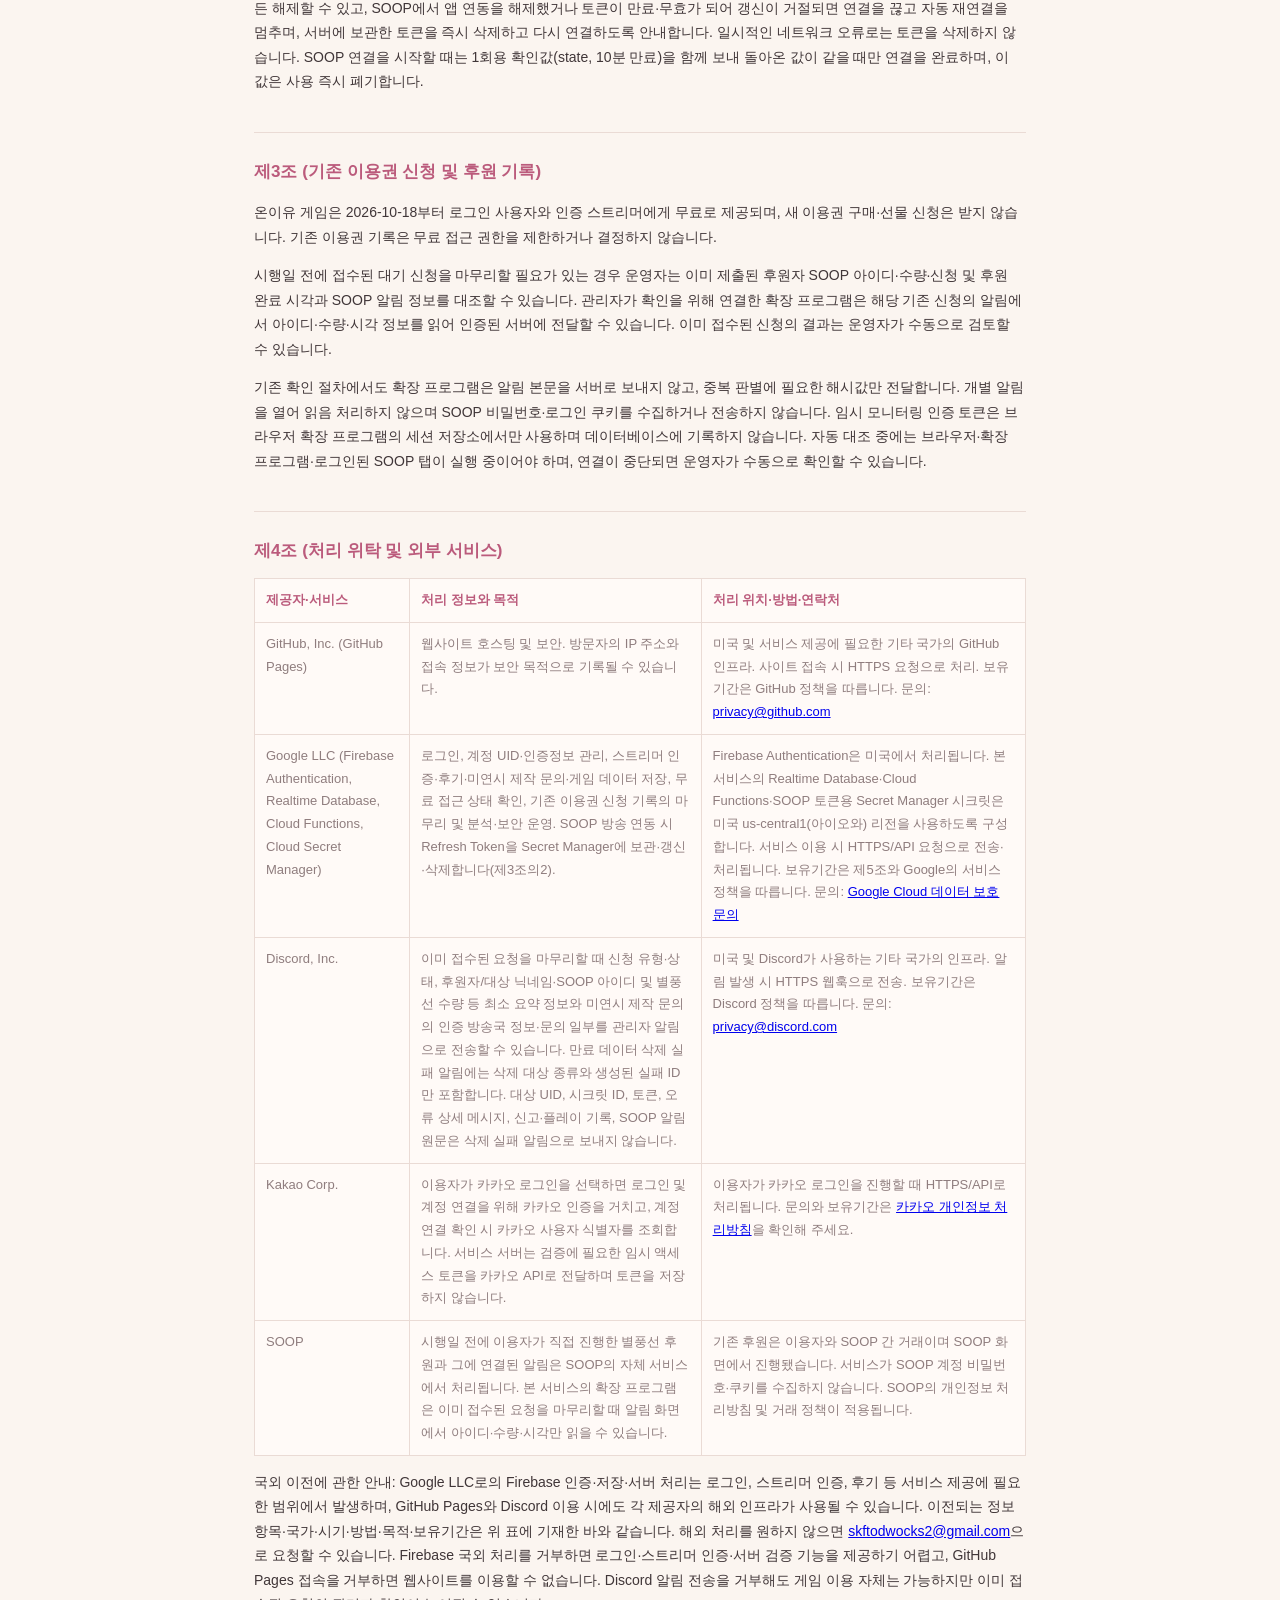
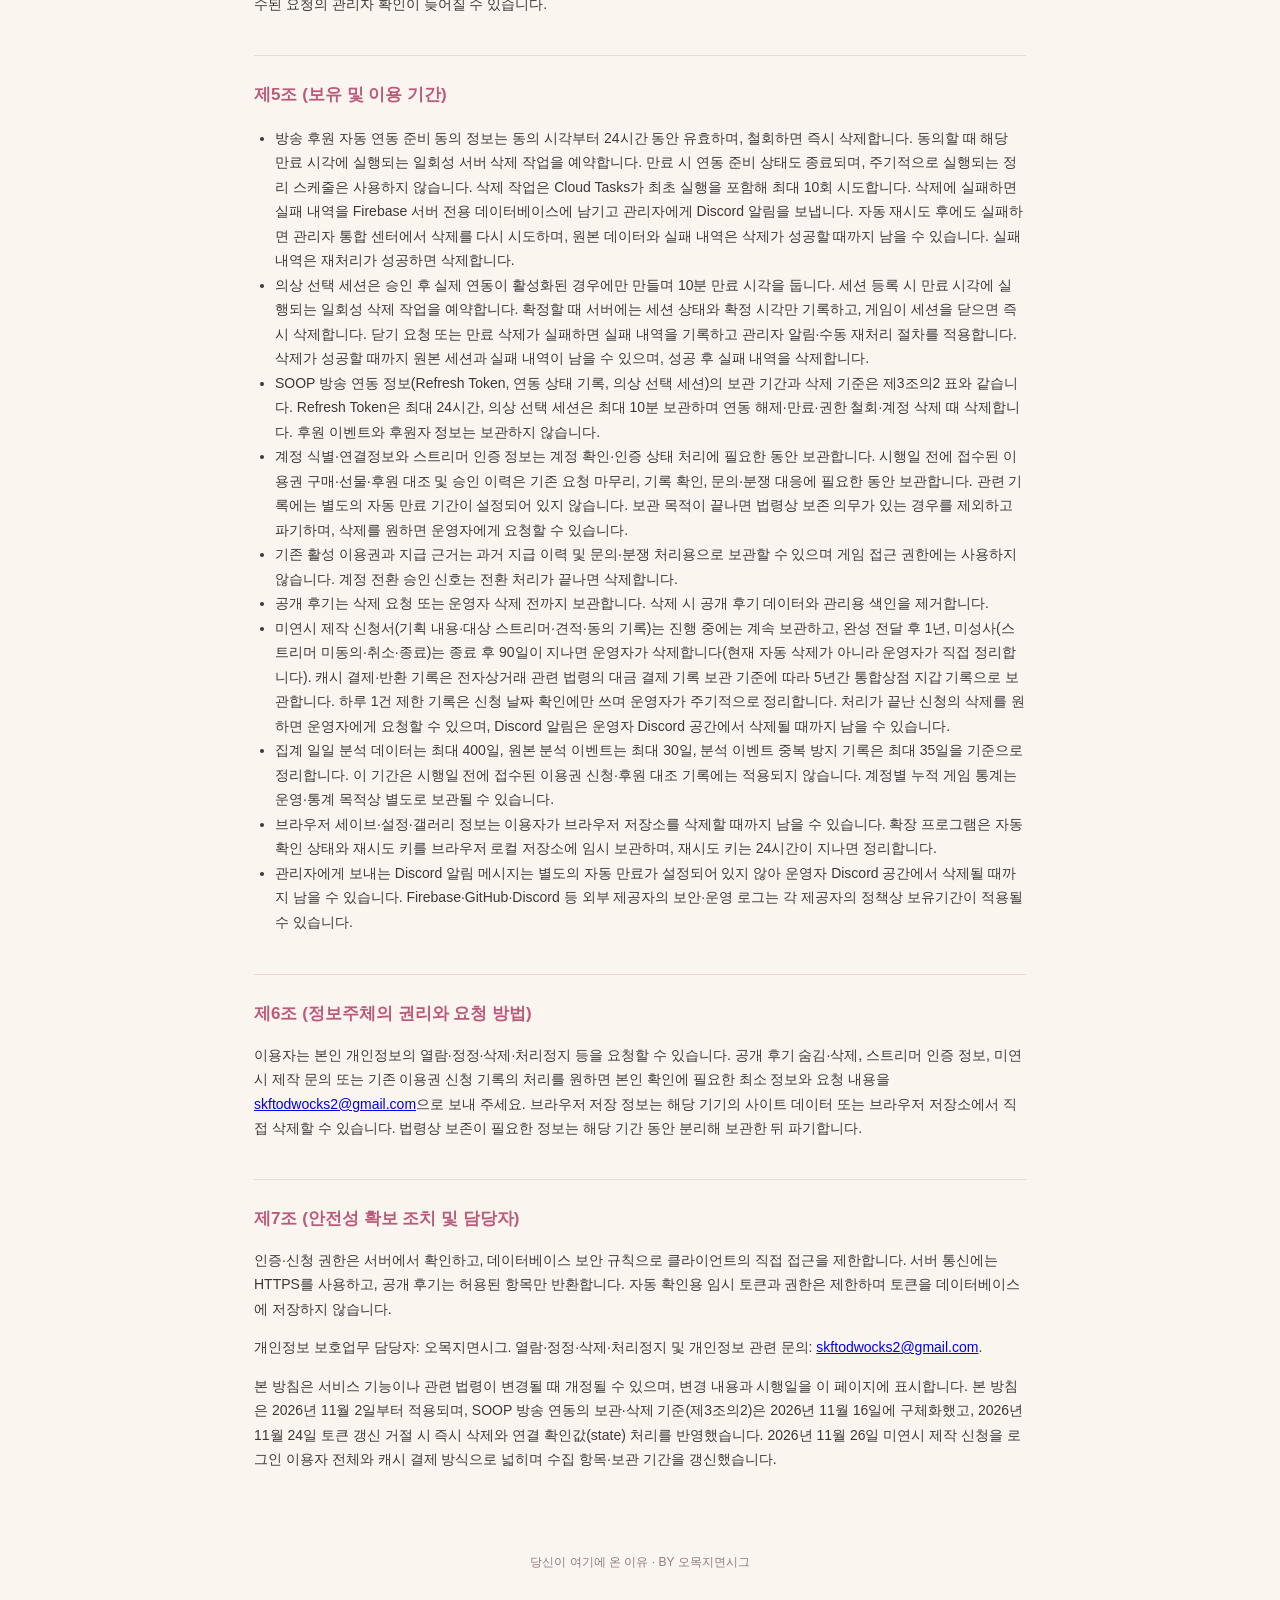
==== commit 67c54e55: "미연시 제작 신청: 누구나 신청·견적 캐시 결제·SOOP 검색 대상 선택·설정 진입, 약관 제4조의2·처리방침 갱신 Co-Authored-By: Claude Opus 5.5 <no" ====
--- a/privacy.html
+++ b/privacy.html
@@ -32,13 +32,13 @@
           <tr><td>기존 후원 알림 대조 정보: SOOP 방송국 아이디, 별풍선 수량, 알림 시각 또는 시각 범위, 관찰 시각, 대조 결과, 해시 처리된 중복 방지 키</td><td>시행일 전에 접수된 대기 신청의 후원 대조와 중복 처리 방지</td></tr>
           <tr><td>방송 후원 자동 연동 준비 동의: 인증 스트리머 UID, 인증된 SOOP 아이디·닉네임, 동의 시각·상태·만료 시각. SOOP 방송 연결 후에는 SOOP 토큰·연동 상태·의상 선택 세션 정보가 추가로 처리됨(제3조의2 표). 삭제 작업 실패 정보에는 데이터 종류·대상 키·실패 시각·횟수·오류 코드가 포함될 수 있음</td><td>본인 방송 후원 기반 의상 자동 선택 기능 제공. 동의·세션 및 삭제 실패 내역은 Firebase 서버 전용 데이터베이스에 저장하며, 실패 시 운영자에게 알리고 삭제가 완료될 때까지 재처리하기 위함.</td></tr>
           <tr><td>후기: 내용, 별점, 엔딩, 작성·수정 시각, 선택 입력한 닉네임·SOOP 아이디</td><td>후기 저장·공개·관리, 이용자가 선택한 방송국 홍보</td></tr>
-          <tr><td>미연시 제작 문의: 인증 스트리머 UID, 인증된 방송 닉네임·SOOP 아이디, 기획 내용, 접수 상태·시각</td><td>본인 미연시 제작 문의 접수·검토·후속 연락. 자세한 문의는 관리자센터에 저장되고, 새 문의 알림에는 방송국 정보와 문의 일부가 Discord로 전송될 수 있음</td></tr>
+          <tr><td>미연시 제작 신청: 신청자 UID와 신청 유형(스트리머 본인/일반 유저), 제작 대상 스트리머의 공개 정보(SOOP 닉네임·아이디·인증 여부), 기획 내용, 견적 금액·결제 캐시·예상 길이·홍보 곳 수, 필수 동의(AI 아바타 활용·아바타 저작권·캐시 결제) 버전과 시각, 신청 번호 6자리, 진행 상태·단계·종료 사유·반환 캐시, 하루 1건 제한 기록(UID·날짜). 캐시 차감·반환 기록은 통합상점 지갑에 함께 남음. 이전에 받은 인증 스트리머 제작 문의(UID·닉네임·SOOP 아이디·기획 내용·상태·시각)도 같은 목록에서 처리함</td><td>제작 신청 접수·검토·스트리머 동의 확인·제작 진행과 캐시 반환. 일반 유저 신청은 대상 스트리머가 운영자에게 보낸 SOOP 쪽지로 동의를 확인하며 쪽지 원문은 저장하지 않음. 새 신청 알림에는 신청 유형·신청 번호·대상 방송국·견적·이야기 앞부분 100자가 Discord로 전송될 수 있음(신청자 UID 제외)</td></tr>
           <tr><td>게임 이벤트: UID, 이벤트 종류·식별자·시각, 챕터·선택지·엔딩·CG 등 콘텐츠 식별자, 역할, 기기 종류·화면 방향·클라이언트 버전</td><td>서비스 이용 통계, 오류·보안 분석, 중복 이벤트 방지와 기능 개선</td></tr>
           <tr><td>브라우저 저장정보: 세이브, 설정, 갤러리 해금, 시그니처 오프닝 표시 정보</td><td>게임 진행·설정 저장과 콘텐츠 표시 관리</td></tr>
         </tbody>
       </table></div>
       <p>후기는 계정별·엔딩별 최신 1건으로 관리됩니다. 공개된 후기의 내용과 별점은 누구나 볼 수 있습니다. 방송국 홍보를 선택하거나 인증 스트리머로 후기를 작성하면 닉네임과 SOOP 아이디도 공개될 수 있습니다. 공개 후기에는 계정 UID를 표시하지 않습니다.</p>
-      <p>미연시 제작 문의는 인증 스트리머만 제출할 수 있으며 공개되지 않고 운영자와 관리자센터 관리자만 확인합니다. 신청자 본인의 인증 정보와 직접 작성한 기획 내용을 문의 처리에 사용합니다. Discord 알림에는 방송국 정보와 문의 내용 일부가 포함될 수 있습니다.</p>
+      <p>미연시 제작 신청은 로그인한 이용자 누구나 할 수 있으며 공개되지 않고 운영자와 관리자센터 관리자만 확인합니다. 일반 유저가 신청하면 제작 대상 스트리머의 공개 SOOP 정보를 서버가 SOOP 공개 검색으로 다시 확인해 저장하며, 대상 스트리머는 운영자에게 신청 정보의 삭제를 요청할 수 있습니다. Discord 알림에는 방송국 정보와 신청 내용 일부가 포함될 수 있습니다.</p>
       <p>게임 세이브·설정·갤러리 정보는 이용자 기기의 브라우저 저장소에 보관되며 서버 계정과 동기화되지 않습니다. 게임 분석에는 선택 문장 자체가 아니라 이벤트·콘텐츠 식별자가 기록됩니다. Firebase와 호스팅 제공자는 접속·보안 운영을 위해 IP 주소, 브라우저·기기 정보, 요청 시각 등 기술 정보를 자체적으로 처리할 수 있습니다.</p>
       <p>스트리머 인증 상태는 로그인한 본인 UID의 상태를 연결된 동안 실시간 구독해 화면에 반영합니다. 계정 전환 승인 신호는 전환 처리 후 삭제하고, 전환용 Firebase 토큰은 데이터베이스에 저장하지 않습니다. 게임 접근은 로그인 또는 스트리머 인증 상태만 확인하며 이용권 보유 여부를 판정에 사용하지 않습니다.</p>
     </section>
@@ -87,7 +87,7 @@
         <li>계정 식별·연결정보와 스트리머 인증 정보는 계정 확인·인증 상태 처리에 필요한 동안 보관합니다. 시행일 전에 접수된 이용권 구매·선물·후원 대조 및 승인 이력은 기존 요청 마무리, 기록 확인, 문의·분쟁 대응에 필요한 동안 보관합니다. 관련 기록에는 별도의 자동 만료 기간이 설정되어 있지 않습니다. 보관 목적이 끝나면 법령상 보존 의무가 있는 경우를 제외하고 파기하며, 삭제를 원하면 운영자에게 요청할 수 있습니다.</li>
         <li>기존 활성 이용권과 지급 근거는 과거 지급 이력 및 문의·분쟁 처리용으로 보관할 수 있으며 게임 접근 권한에는 사용하지 않습니다. 계정 전환 승인 신호는 전환 처리가 끝나면 삭제합니다.</li>
         <li>공개 후기는 삭제 요청 또는 운영자 삭제 전까지 보관합니다. 삭제 시 공개 후기 데이터와 관리용 색인을 제거합니다.</li>
-        <li>미연시 제작 문의는 제작 문의 검토와 후속 협의에 필요한 동안 보관합니다. 자동 삭제 기간은 설정되어 있지 않으며, 처리가 끝난 문의의 삭제를 원하면 운영자에게 요청할 수 있습니다. Discord 알림은 운영자 Discord 공간에서 삭제될 때까지 남을 수 있습니다.</li>
+        <li>미연시 제작 신청서(기획 내용·대상 스트리머·견적·동의 기록)는 진행 중에는 계속 보관하고, 완성 전달 후 1년, 미성사(스트리머 미동의·취소·종료)는 종료 후 90일이 지나면 운영자가 삭제합니다(현재 자동 삭제가 아니라 운영자가 직접 정리합니다). 캐시 결제·반환 기록은 전자상거래 관련 법령의 대금 결제 기록 보관 기준에 따라 5년간 통합상점 지갑 기록으로 보관합니다. 하루 1건 제한 기록은 신청 날짜 확인에만 쓰며 운영자가 주기적으로 정리합니다. 처리가 끝난 신청의 삭제를 원하면 운영자에게 요청할 수 있으며, Discord 알림은 운영자 Discord 공간에서 삭제될 때까지 남을 수 있습니다.</li>
         <li>집계 일일 분석 데이터는 최대 400일, 원본 분석 이벤트는 최대 30일, 분석 이벤트 중복 방지 기록은 최대 35일을 기준으로 정리합니다. 이 기간은 시행일 전에 접수된 이용권 신청·후원 대조 기록에는 적용되지 않습니다. 계정별 누적 게임 통계는 운영·통계 목적상 별도로 보관될 수 있습니다.</li>
         <li>브라우저 세이브·설정·갤러리 정보는 이용자가 브라우저 저장소를 삭제할 때까지 남을 수 있습니다. 확장 프로그램은 자동 확인 상태와 재시도 키를 브라우저 로컬 저장소에 임시 보관하며, 재시도 키는 24시간이 지나면 정리합니다.</li>
         <li>관리자에게 보내는 Discord 알림 메시지는 별도의 자동 만료가 설정되어 있지 않아 운영자 Discord 공간에서 삭제될 때까지 남을 수 있습니다. Firebase·GitHub·Discord 등 외부 제공자의 보안·운영 로그는 각 제공자의 정책상 보유기간이 적용될 수 있습니다.</li>
@@ -101,7 +101,7 @@
       <h2>제7조 (안전성 확보 조치 및 담당자)</h2>
       <p>인증·신청 권한은 서버에서 확인하고, 데이터베이스 보안 규칙으로 클라이언트의 직접 접근을 제한합니다. 서버 통신에는 HTTPS를 사용하고, 공개 후기는 허용된 항목만 반환합니다. 자동 확인용 임시 토큰과 권한은 제한하며 토큰을 데이터베이스에 저장하지 않습니다.</p>
       <p>개인정보 보호업무 담당자: 오목지면시그. 열람·정정·삭제·처리정지 및 개인정보 관련 문의: <a href="mailto:skftodwocks2@gmail.com">skftodwocks2@gmail.com</a>.</p>
-      <p>본 방침은 서비스 기능이나 관련 법령이 변경될 때 개정될 수 있으며, 변경 내용과 시행일을 이 페이지에 표시합니다. 본 방침은 2026년 11월 2일부터 적용되며, SOOP 방송 연동의 보관·삭제 기준(제3조의2)은 2026년 11월 16일에 구체화했고, 2026년 11월 24일 토큰 갱신 거절 시 즉시 삭제와 연결 확인값(state) 처리를 반영했습니다.</p>
+      <p>본 방침은 서비스 기능이나 관련 법령이 변경될 때 개정될 수 있으며, 변경 내용과 시행일을 이 페이지에 표시합니다. 본 방침은 2026년 11월 2일부터 적용되며, SOOP 방송 연동의 보관·삭제 기준(제3조의2)은 2026년 11월 16일에 구체화했고, 2026년 11월 24일 토큰 갱신 거절 시 즉시 삭제와 연결 확인값(state) 처리를 반영했습니다. 2026년 11월 26일 미연시 제작 신청을 로그인 이용자 전체와 캐시 결제 방식으로 넓히며 수집 항목·보관 기간을 갱신했습니다.</p>
     </section>
   </div>
   <p class="foot">당신이 여기에 온 이유 · BY 오목지면시그</p>
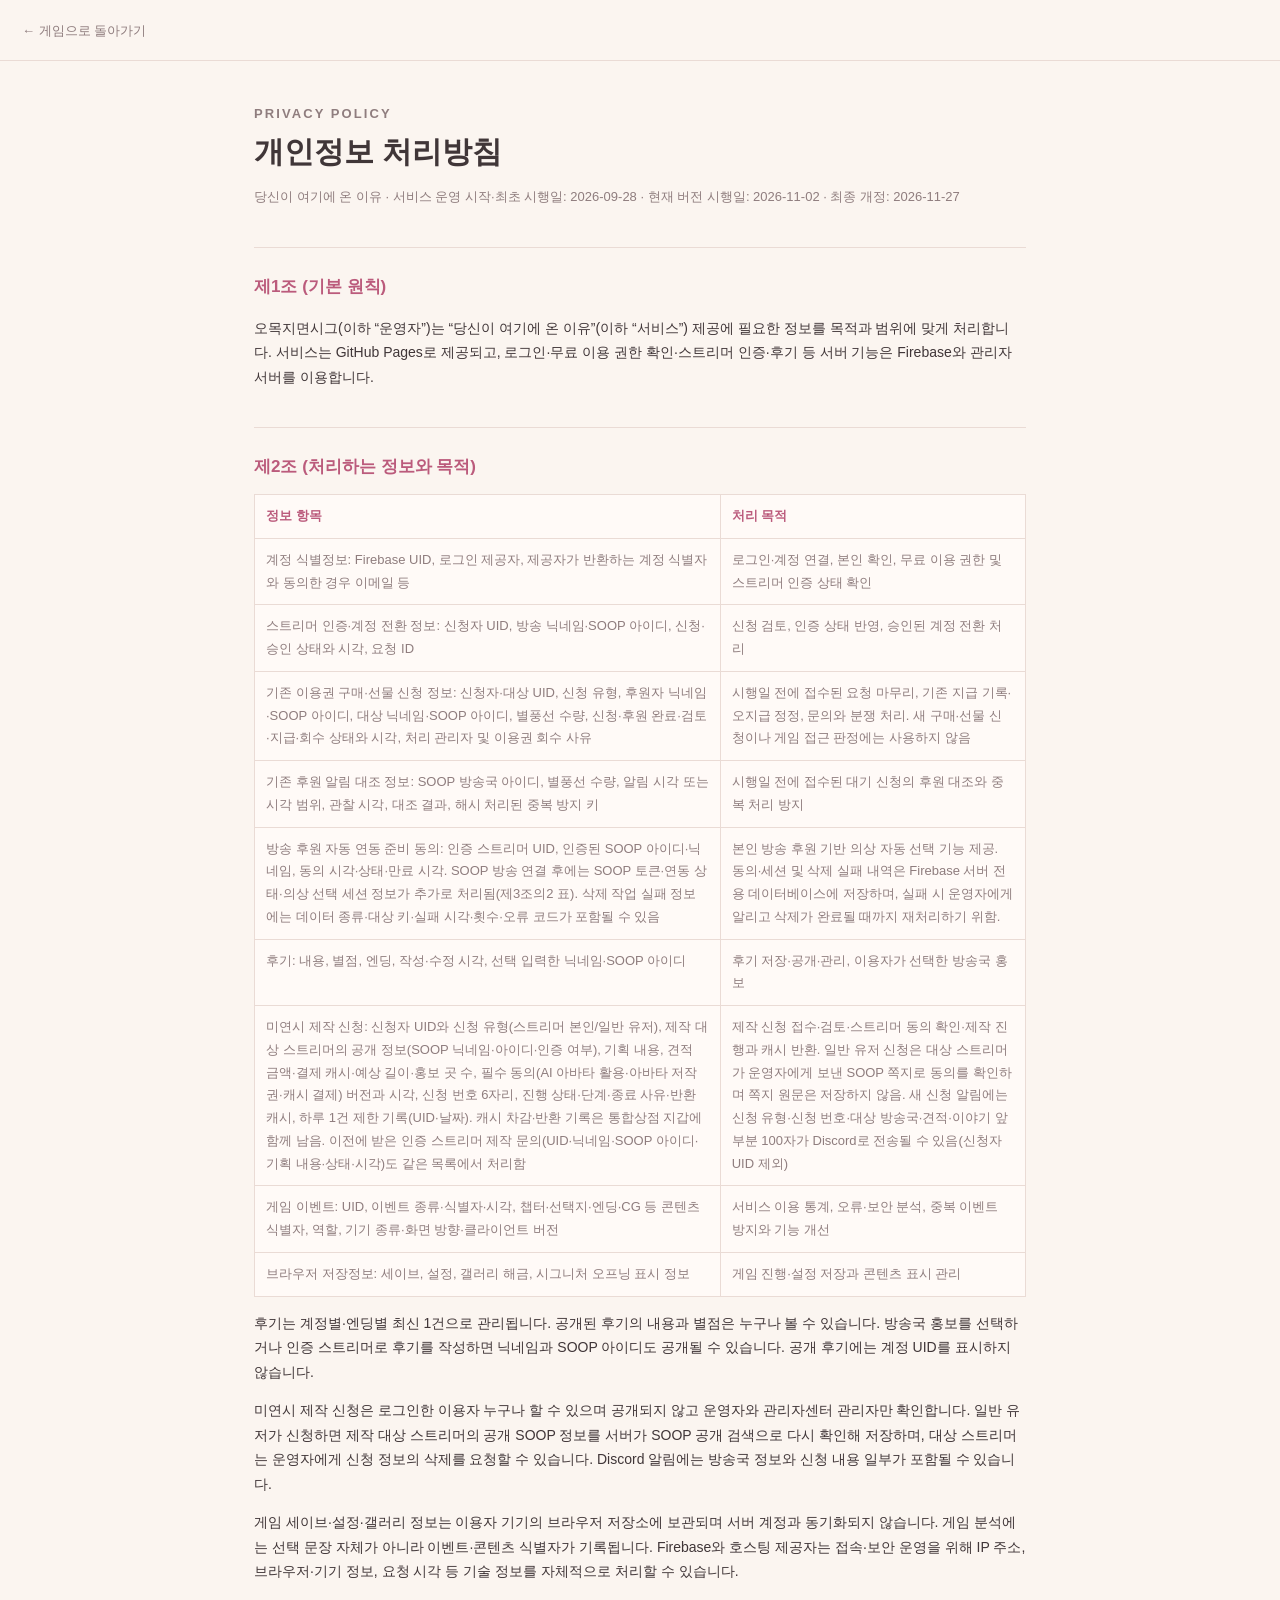
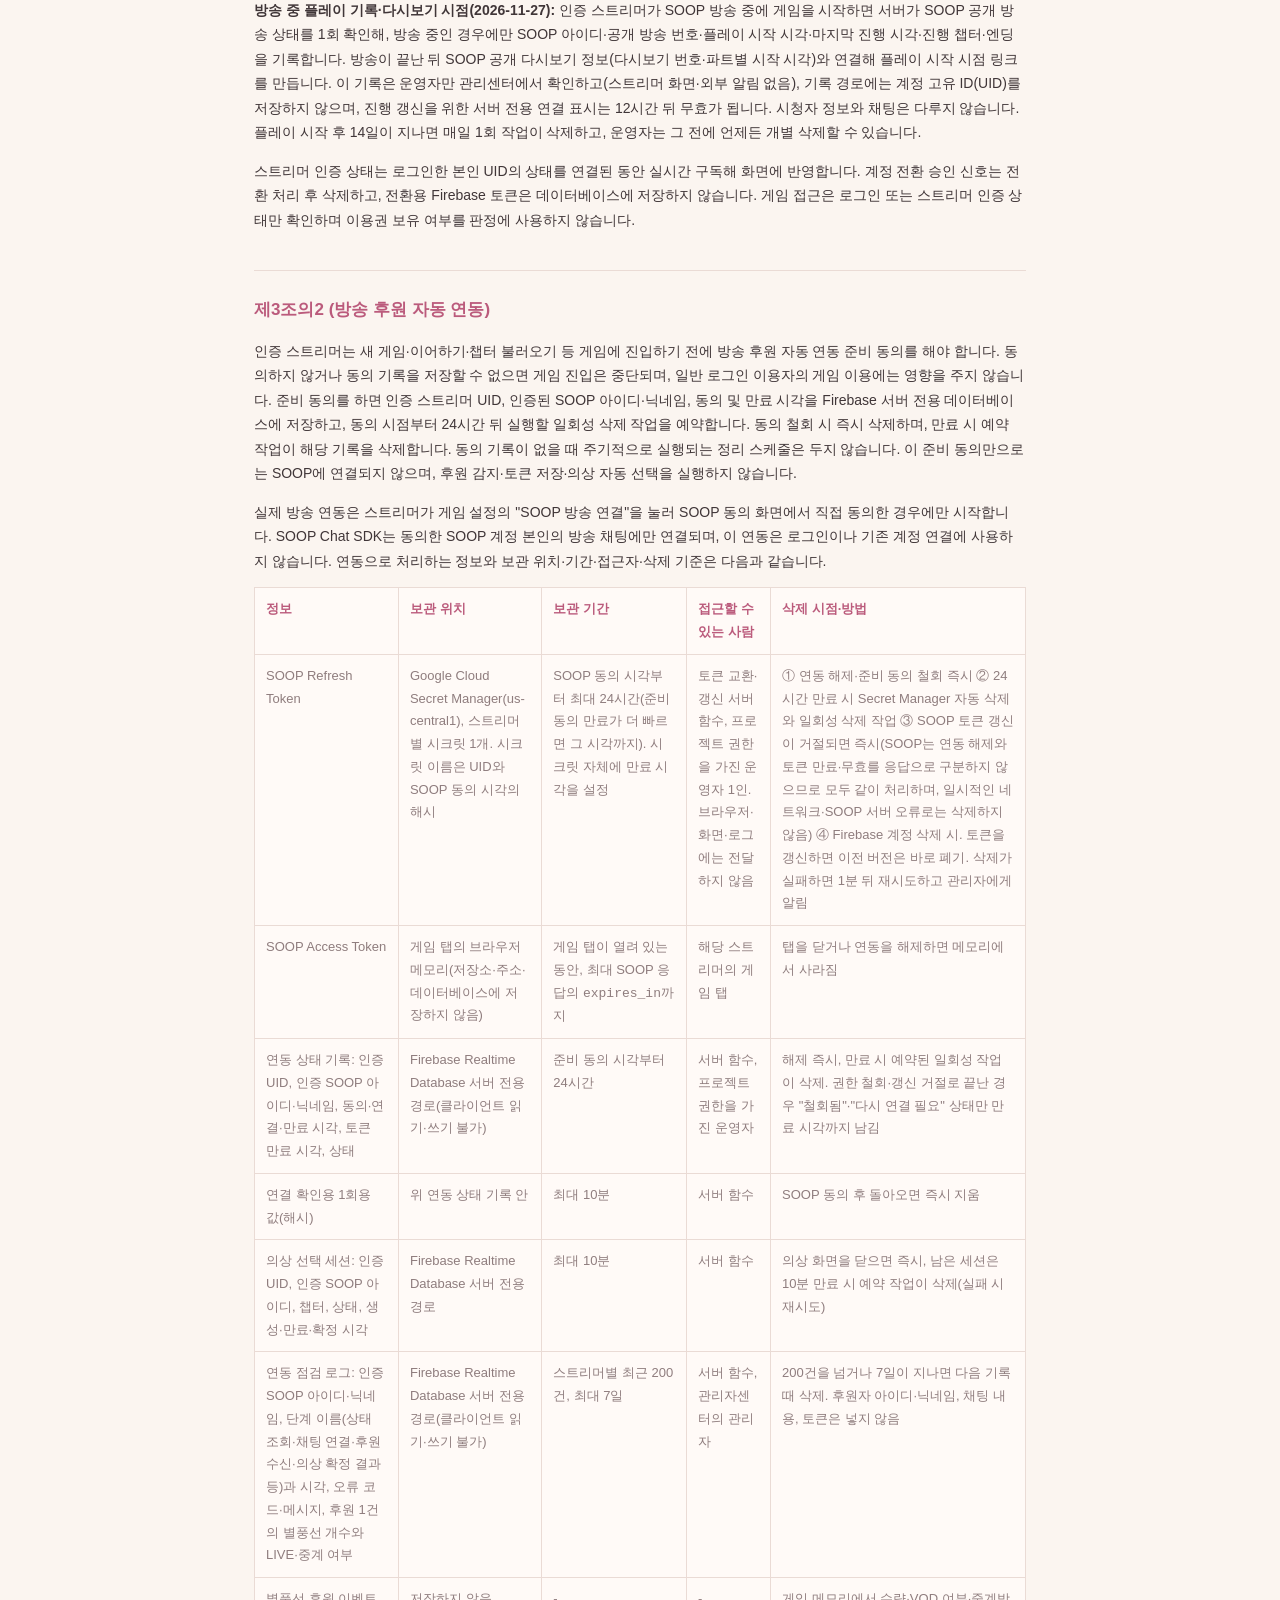
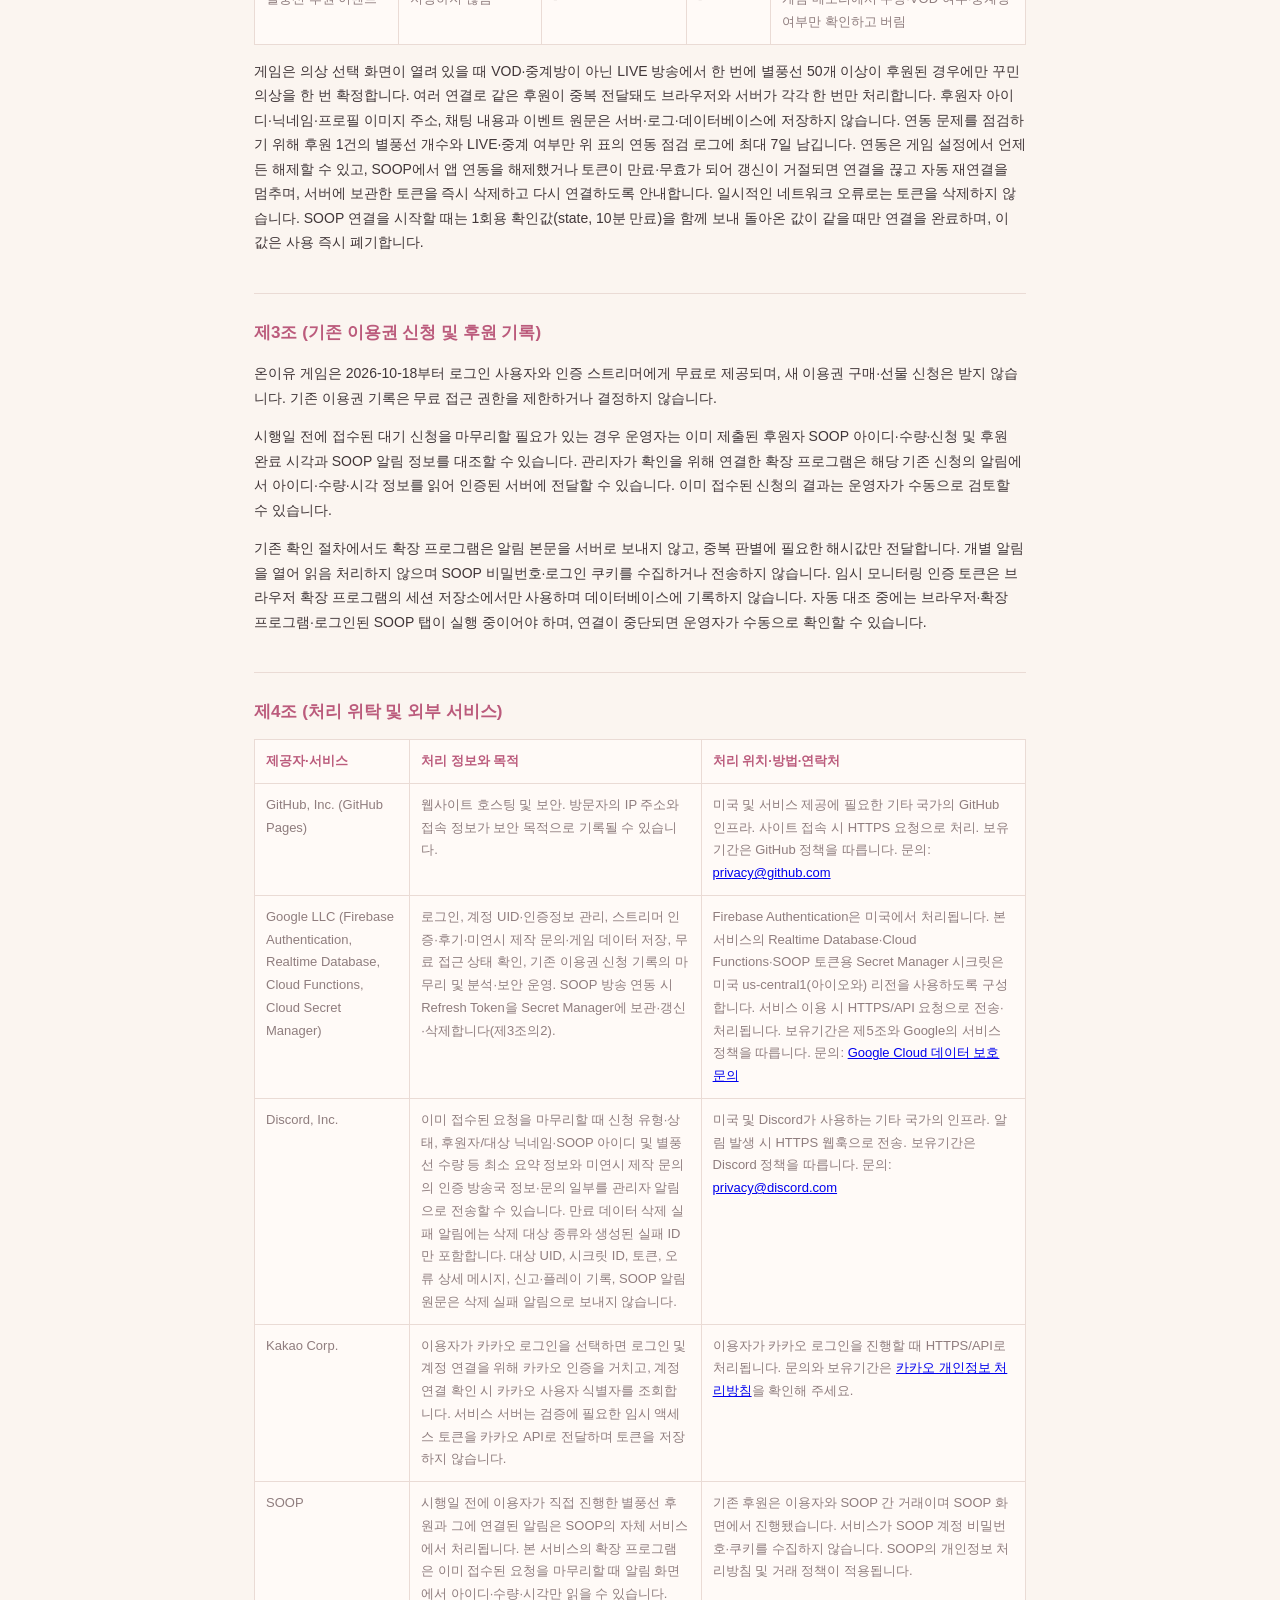
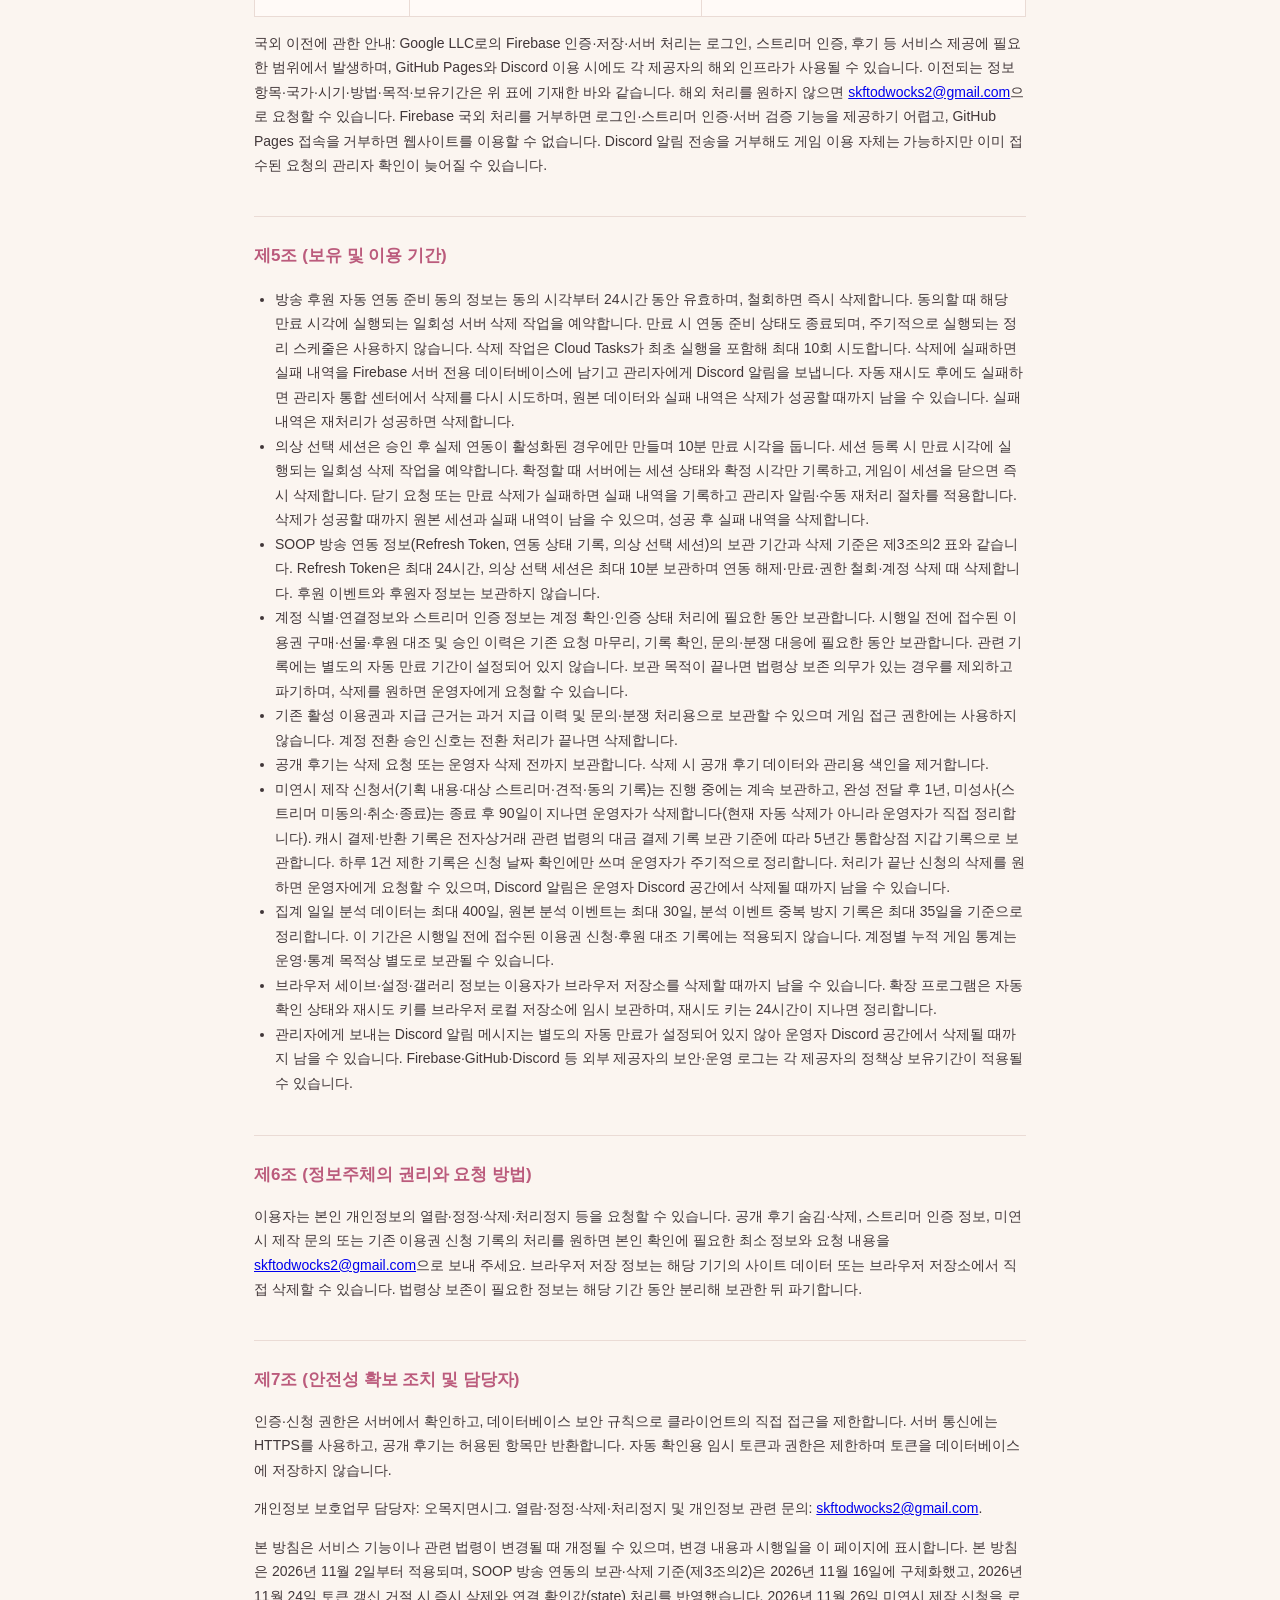
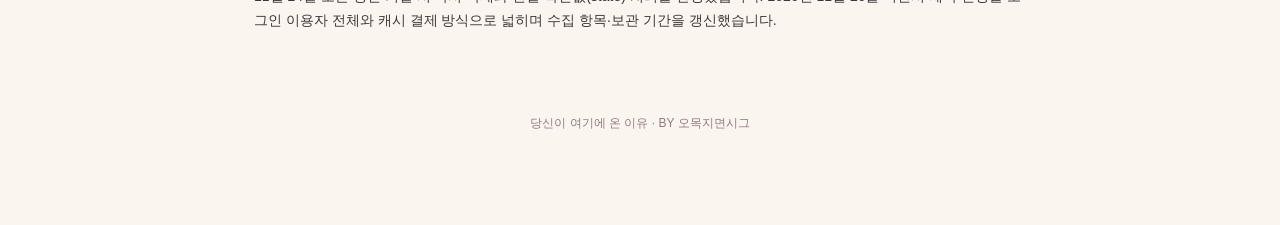
==== commit 5be6c3ee: "방송 중 플레이 기록·다시보기 시점 안내(준비 동의 안내 1줄, 처리방침) Co-Authored-By: Claude Opus 5.5 <noreply@anthropic.com> Cl" ====
--- a/privacy.html
+++ b/privacy.html
@@ -15,7 +15,7 @@
 <body>
 <div class="top"><a href="index.html">← 게임으로 돌아가기</a></div>
 <main>
-  <header class="hero"><p class="eyebrow">Privacy Policy</p><h1>개인정보 처리방침</h1><p>당신이 여기에 온 이유 · 서비스 운영 시작·최초 시행일: 2026-09-28 · 현재 버전 시행일: 2026-11-02 · 최종 개정: 2026-11-26</p></header>
+  <header class="hero"><p class="eyebrow">Privacy Policy</p><h1>개인정보 처리방침</h1><p>당신이 여기에 온 이유 · 서비스 운영 시작·최초 시행일: 2026-09-28 · 현재 버전 시행일: 2026-11-02 · 최종 개정: 2026-11-27</p></header>
   <div class="doc">
     <section>
       <h2>제1조 (기본 원칙)</h2>
@@ -40,6 +40,7 @@
       <p>후기는 계정별·엔딩별 최신 1건으로 관리됩니다. 공개된 후기의 내용과 별점은 누구나 볼 수 있습니다. 방송국 홍보를 선택하거나 인증 스트리머로 후기를 작성하면 닉네임과 SOOP 아이디도 공개될 수 있습니다. 공개 후기에는 계정 UID를 표시하지 않습니다.</p>
       <p>미연시 제작 신청은 로그인한 이용자 누구나 할 수 있으며 공개되지 않고 운영자와 관리자센터 관리자만 확인합니다. 일반 유저가 신청하면 제작 대상 스트리머의 공개 SOOP 정보를 서버가 SOOP 공개 검색으로 다시 확인해 저장하며, 대상 스트리머는 운영자에게 신청 정보의 삭제를 요청할 수 있습니다. Discord 알림에는 방송국 정보와 신청 내용 일부가 포함될 수 있습니다.</p>
       <p>게임 세이브·설정·갤러리 정보는 이용자 기기의 브라우저 저장소에 보관되며 서버 계정과 동기화되지 않습니다. 게임 분석에는 선택 문장 자체가 아니라 이벤트·콘텐츠 식별자가 기록됩니다. Firebase와 호스팅 제공자는 접속·보안 운영을 위해 IP 주소, 브라우저·기기 정보, 요청 시각 등 기술 정보를 자체적으로 처리할 수 있습니다.</p>
+      <p><strong>방송 중 플레이 기록·다시보기 시점(2026-11-27):</strong> 인증 스트리머가 SOOP 방송 중에 게임을 시작하면 서버가 SOOP 공개 방송 상태를 1회 확인해, 방송 중인 경우에만 SOOP 아이디·공개 방송 번호·플레이 시작 시각·마지막 진행 시각·진행 챕터·엔딩을 기록합니다. 방송이 끝난 뒤 SOOP 공개 다시보기 정보(다시보기 번호·파트별 시작 시각)와 연결해 플레이 시작 시점 링크를 만듭니다. 이 기록은 운영자만 관리센터에서 확인하고(스트리머 화면·외부 알림 없음), 기록 경로에는 계정 고유 ID(UID)를 저장하지 않으며, 진행 갱신을 위한 서버 전용 연결 표시는 12시간 뒤 무효가 됩니다. 시청자 정보와 채팅은 다루지 않습니다. 플레이 시작 후 14일이 지나면 매일 1회 작업이 삭제하고, 운영자는 그 전에 언제든 개별 삭제할 수 있습니다.</p>
       <p>스트리머 인증 상태는 로그인한 본인 UID의 상태를 연결된 동안 실시간 구독해 화면에 반영합니다. 계정 전환 승인 신호는 전환 처리 후 삭제하고, 전환용 Firebase 토큰은 데이터베이스에 저장하지 않습니다. 게임 접근은 로그인 또는 스트리머 인증 상태만 확인하며 이용권 보유 여부를 판정에 사용하지 않습니다.</p>
     </section>
     <section>
